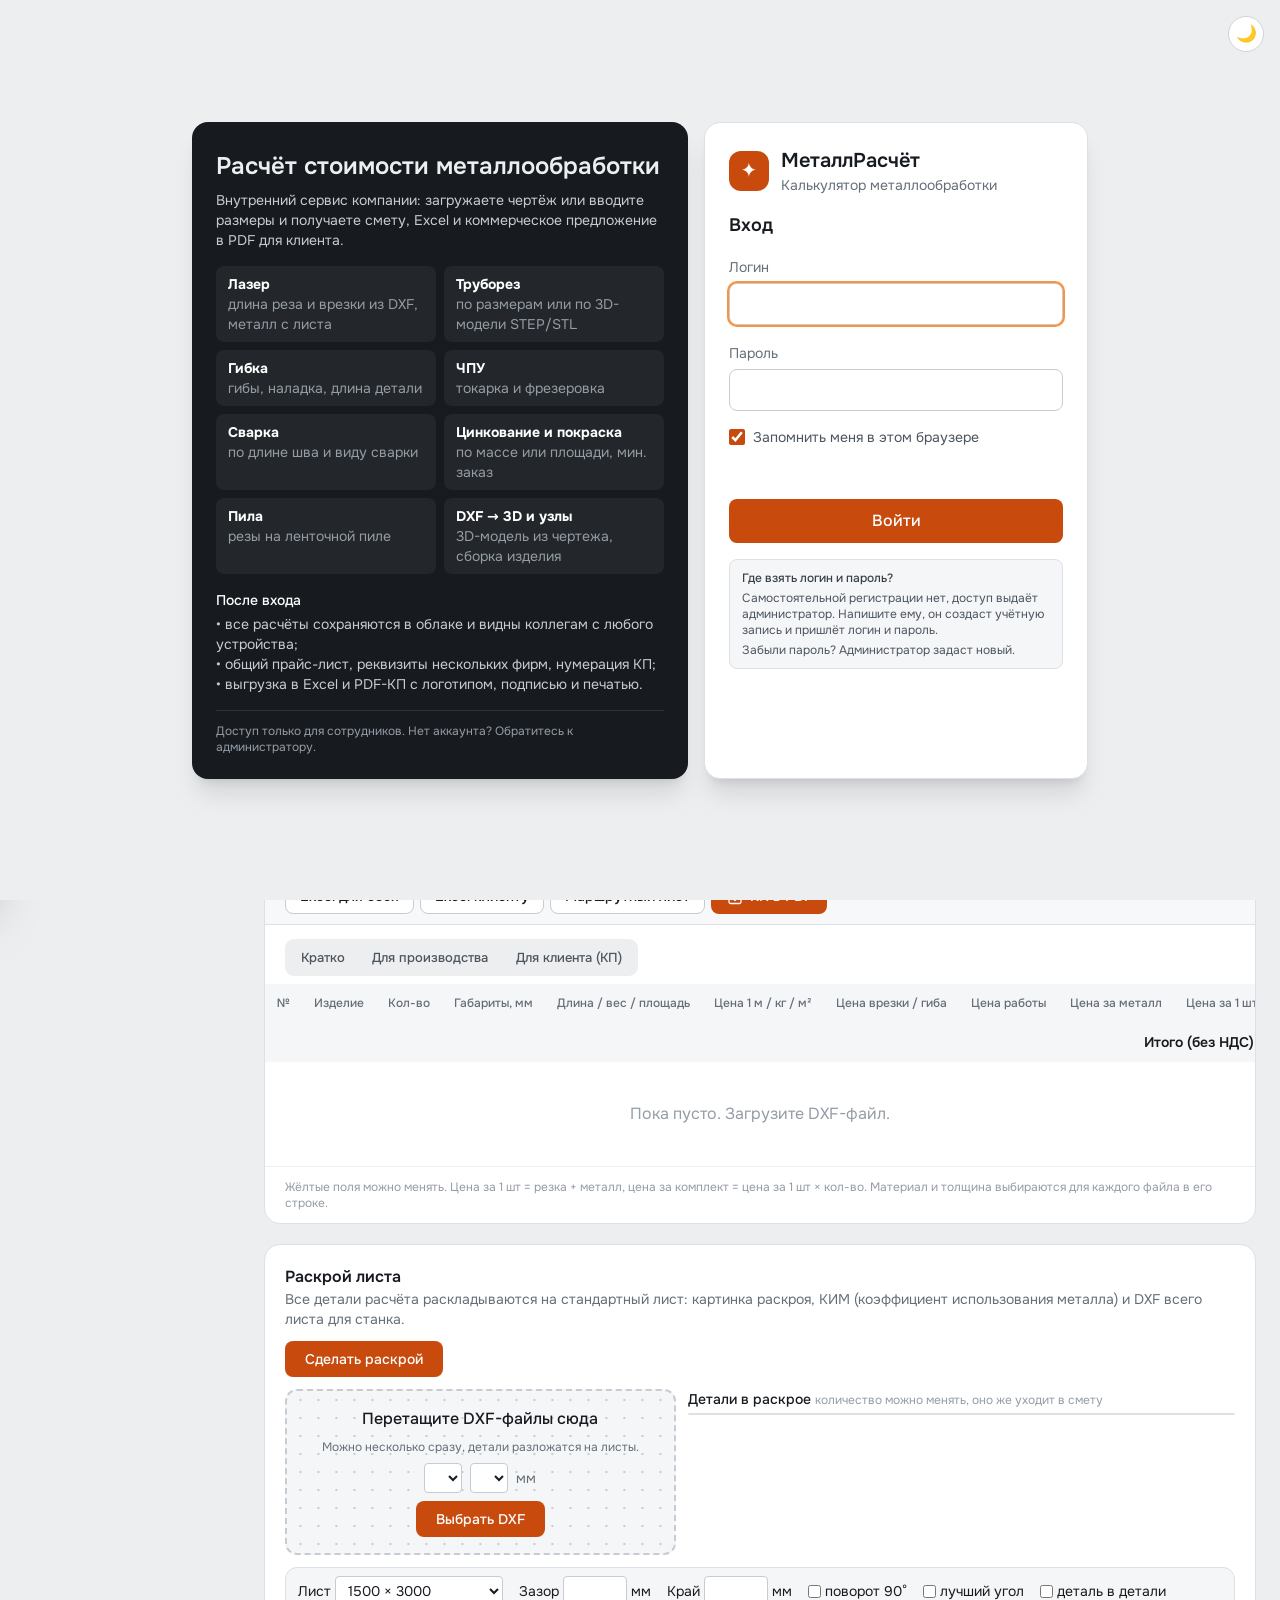
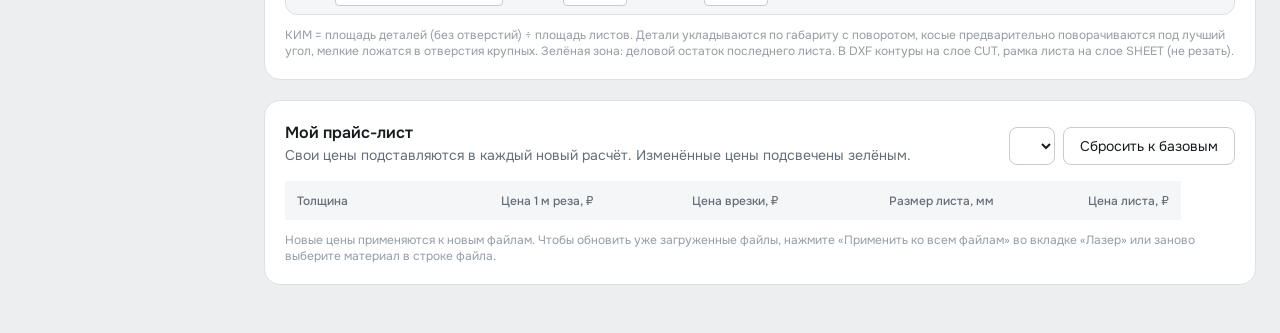
==== index.html @ 87c6a8ee "Сайт 6b9ecf3" ====
<!DOCTYPE html>
<html lang="ru">
<head>
  <meta charset="UTF-8">
  <meta name="viewport" content="width=device-width, initial-scale=1.0">
  <title>МеталлРасчёт — лазерная резка</title>
  <!-- Установка сайта как приложения (значок «Установить» в адресной строке Edge/Chrome/Яндекс) -->
  <link rel="manifest" href="./assets/manifest-BVs7tvaW.webmanifest">
  <link rel="icon" type="image/png" href="./assets/icon-192-BO0Zujre.png">
  <meta name="theme-color" content="#f97316">

  <!-- Заставка на время загрузки (без внешних файлов — показывается мгновенно) -->
  <style>
    html.booting { background: #0f172a; }
    #bootSplash { position: fixed; inset: 0; z-index: 9999; display: flex; flex-direction: column; align-items: center; justify-content: center;
      background: #0f172a; color: #e2e8f0; font-family: "Segoe UI", system-ui, sans-serif; transition: opacity .25s; }
    #bootSplash .bs-logo { width: 64px; height: 64px; border-radius: 16px; background: #f97316; color: #fff; font-size: 34px;
      display: flex; align-items: center; justify-content: center; margin-bottom: 14px; }
    #bootSplash .bs-title { font-size: 20px; font-weight: 600; }
    #bootSplash .bs-sub { color: #94a3b8; font-size: 14px; margin-top: 4px; }
    #bootSplash .bs-spin { width: 26px; height: 26px; border: 3px solid #334155; border-top-color: #f97316; border-radius: 50%;
      margin-top: 18px; animation: bsSpin .8s linear infinite; }
    @keyframes bsSpin { to { transform: rotate(360deg); } }
    /* Onest (SIL OFL, fonts/OFL.txt) — своя копия, без внешних CDN */
    @font-face { font-family: 'Onest'; font-style: normal; font-display: swap; font-weight: 100 900;
      src: url('./assets/onest-cyrillic-wght-normal-DayYxulF.woff2') format('woff2');
      unicode-range: U+0301, U+0400-045F, U+0490-0491, U+04B0-04B1, U+2116; }
    @font-face { font-family: 'Onest'; font-style: normal; font-display: swap; font-weight: 100 900;
      src: url('./assets/onest-latin-wght-normal-Dun_Rd-l.woff2') format('woff2');
      unicode-range: U+0000-00FF, U+0131, U+0152-0153, U+02BB-02BC, U+02C6, U+02DA, U+02DC, U+0304, U+0308, U+0329, U+2000-206F, U+20AC, U+2122, U+2191, U+2193, U+2212, U+2215, U+FEFF, U+FFFD; }
  </style>
  <script>document.documentElement.classList.add('booting');</script>

  <!-- three.js для конвертера DXF → 3D (локальная копия, см. vendor/) -->

  <link rel="stylesheet" href="./assets/style.5a00731037.css">
  <link rel="stylesheet" href="./assets/theme.6f5d2c500f.css">
  <script src="./assets/theme.bc3a196d40.js"></script>
  <script type="importmap">
    {
      "imports": {
        "three": "./vendor/three/three.module.js",
        "three/addons/": "./vendor/three/addons/"
      }
    }
  </script>
    <script type="module" crossorigin src="./assets/main-Bm_VGuQu.js"></script>
  </head>
<body class="bg-slate-50 text-slate-800 min-h-screen">
  <div id="bootSplash"><div class="bs-logo">✦</div><div class="bs-title">МеталлРасчёт</div><div class="bs-sub">Загрузка…</div><div class="bs-spin"></div></div>
  <script>setTimeout(function () { var s = document.getElementById('bootSplash'); if (s) s.remove(); document.documentElement.classList.remove('booting'); }, 30000);</script>

  <div class="app-shell">
  <!-- Боковая навигация: вкладки по технологиям. Кнопки с data-tab переключает app.js (switchTab), порядок и группы — только вид -->
  <nav id="mainNav" class="main-nav" aria-label="Разделы">
    <div class="nav-brand">
      <span class="nav-logo" aria-hidden="true">✦</span>
      <span class="nav-brand-text">
        <span class="nav-brand-name">МеталлРасчёт</span>
        <span class="nav-brand-sub">металлообработка</span>
      </span>
      <button type="button" class="nav-close" data-nav-close aria-label="Закрыть меню">
        <svg viewBox="0 0 24 24" aria-hidden="true"><path d="M18 6 6 18M6 6l12 12"/></svg>
      </button>
    </div>
    <div class="nav-scroll">
      <div class="nav-group">
        <p class="nav-group-title">Резка</p>
        <button type="button" data-tab="laser" class="tab-btn"><svg class="ico" viewBox="0 0 24 24" aria-hidden="true"><circle cx="6" cy="6" r="3"/><circle cx="6" cy="18" r="3"/><path d="M20 4 8.12 15.88M14.47 14.48 20 20M8.12 8.12 12 12"/></svg><span>Лазер</span></button>
        <button type="button" data-tab="nest" class="tab-btn" title="Раскладка деталей на лист, КИМ, DXF листа"><svg class="ico" viewBox="0 0 24 24" aria-hidden="true"><rect x="3" y="3" width="7" height="7" rx="1"/><rect x="14" y="3" width="7" height="7" rx="1"/><rect x="14" y="14" width="7" height="7" rx="1"/><rect x="3" y="14" width="7" height="7" rx="1"/></svg><span>Раскрой листа</span></button>
        <button type="button" data-tab="tube" class="tab-btn"><svg class="ico" viewBox="0 0 24 24" aria-hidden="true"><ellipse cx="12" cy="5" rx="8" ry="3"/><path d="M4 5v14a8 3 0 0 0 16 0V5"/></svg><span>Труборез</span></button>
        <button type="button" data-tab="tnest" class="tab-btn" title="Оптимизатор хлыстов: раскрой трубы и профиля"><svg class="ico" viewBox="0 0 24 24" aria-hidden="true"><path d="M21.3 15.3a2.4 2.4 0 0 1 0 3.4l-2.6 2.6a2.4 2.4 0 0 1-3.4 0L2.7 8.7a2.41 2.41 0 0 1 0-3.4l2.6-2.6a2.41 2.41 0 0 1 3.4 0Z"/><path d="m14.5 12.5 2-2M11.5 9.5l2-2M8.5 6.5l2-2M17.5 15.5l2-2"/></svg><span>Раскрой трубы</span></button>
        <button type="button" data-tab="saw" class="tab-btn"><svg class="ico" viewBox="0 0 24 24" aria-hidden="true"><path d="M3 18h18M3 14l2-2 2 2 2-2 2 2 2-2 2 2 2-2 2 2 2-2"/></svg><span>Пила</span></button>
      </div>
      <div class="nav-group">
        <p class="nav-group-title">Обработка</p>
        <button type="button" data-tab="bend" class="tab-btn"><svg class="ico" viewBox="0 0 24 24" aria-hidden="true"><path d="M4 20V11a7 7 0 0 1 7-7h9"/></svg><span>Гибка</span></button>
        <button type="button" data-tab="weld" class="tab-btn"><svg class="ico" viewBox="0 0 24 24" aria-hidden="true"><path d="M8.5 14.5A2.5 2.5 0 0 0 11 12c0-1.38-.5-2-1-3-1.07-2.14-.22-4.05 2-6 .5 2.5 2 4.9 4 6.5 2 1.6 3 3.5 3 5.5a7 7 0 1 1-14 0c0-1.15.43-2.29 1-3a2.5 2.5 0 0 0 2.5 2.5z"/></svg><span>Сварка</span></button>
        <button type="button" data-tab="cnc" class="tab-btn"><svg class="ico" viewBox="0 0 24 24" aria-hidden="true"><path d="M12 2v5M8 7h8l-1 9H9z"/><path d="M12 16v3M7 22h10"/></svg><span>ЧПУ: токарка и фрезеровка</span></button>
      </div>
      <div class="nav-group">
        <p class="nav-group-title">Покрытие</p>
        <button type="button" data-tab="coat" class="tab-btn"><svg class="ico" viewBox="0 0 24 24" aria-hidden="true"><path d="M12 22s8-4 8-10V5l-8-3-8 3v7c0 6 8 10 8 10z"/></svg><span>Цинкование</span></button>
        <button type="button" data-tab="paint" class="tab-btn"><svg class="ico" viewBox="0 0 24 24" aria-hidden="true"><path d="M12 22a7 7 0 0 0 7-7c0-2-1-3.9-3-5.5s-3.5-4-4-6.5c-.5 2.5-2 4.9-4 6.5C6 11.1 5 13 5 15a7 7 0 0 0 7 7z"/></svg><span>Покраска</span></button>
      </div>
      <div class="nav-group">
        <p class="nav-group-title">Сборка</p>
        <button type="button" data-tab="hw" class="tab-btn"><svg class="ico" viewBox="0 0 24 24" aria-hidden="true"><path d="M21 16V8l-9-5-9 5v8l9 5 9-5z"/><circle cx="12" cy="12" r="3"/></svg><span>Метизы</span></button>
        <button type="button" data-tab="node" class="tab-btn"><svg class="ico" viewBox="0 0 24 24" aria-hidden="true"><path d="M12 2 2 7l10 5 10-5-10-5z"/><path d="m2 17 10 5 10-5M2 12l10 5 10-5"/></svg><span>Узел (сборка)</span></button>
      </div>
      <div class="nav-group">
        <p class="nav-group-title">Инструменты</p>
        <button type="button" data-tab="tpl" class="tab-btn" title="Типовые детали без DXF: фланец, пластина, косынка, шайба"><svg class="ico" viewBox="0 0 24 24" aria-hidden="true"><circle cx="12" cy="12" r="9"/><circle cx="12" cy="12" r="3"/><path d="M12 5.5v.01M12 18.5v.01M5.5 12h.01M18.5 12h.01"/></svg><span>Шаблоны деталей</span></button>
        <button id="photoBtn" type="button" data-feature="photo" class="tab-btn" title="Сфотографируйте бумажный чертёж: ИИ прочитает размеры и построит DXF"><svg class="ico" viewBox="0 0 24 24" aria-hidden="true"><path d="M14.5 4h-5L7 7H4a2 2 0 0 0-2 2v9a2 2 0 0 0 2 2h16a2 2 0 0 0 2-2V9a2 2 0 0 0-2-2h-3z"/><circle cx="12" cy="13" r="3"/></svg><span>Чертёж с фото</span></button>
        <button type="button" data-tab="conv" class="tab-btn" title="Конвертер DXF в 3D"><svg class="ico" viewBox="0 0 24 24" aria-hidden="true"><path d="M21 8l-9-5-9 5 9 5 9-5z"/><path d="M3 8v8l9 5 9-5V8M12 13v8"/></svg><span>DXF → 3D</span></button>
      </div>
    </div>
  </nav>
  <div class="nav-backdrop" data-nav-close aria-hidden="true"></div>

  <div class="app-main">
  <!-- Шапка -->
  <header class="app-header">
    <div class="app-header-row">
      <button type="button" class="hdr-icon-btn nav-open" data-nav-open aria-label="Разделы">
        <svg class="ico" viewBox="0 0 24 24" aria-hidden="true"><path d="M4 6h16M4 12h16M4 18h16"/></svg>
      </button>
      <span class="hdr-brand" aria-hidden="true"><span class="nav-logo">✦</span></span>
      <h1 class="sr-only">МеталлРасчёт</h1>
      <button id="historyBtn" type="button" class="hidden btn btn-secondary btn-history" title="Все сохранённые расчёты и сметы">
        <svg class="ico" viewBox="0 0 24 24" aria-hidden="true"><path d="M8 6h13M8 12h13M8 18h13M3 6h.01M3 12h.01M3 18h.01"/></svg>
        <span class="max-sm:hidden">Мои расчёты</span>
      </button>
      <div class="ml-auto flex items-center gap-2">
        <div id="userBox" class="hidden flex items-center gap-2 text-sm">
          <button id="sendBtn" data-feature="machines" type="button" class="btn btn-primary" title="Отправить чертежи на станок (лазер)">
            <svg class="ico" viewBox="0 0 24 24" aria-hidden="true"><path d="m22 2-11 11M22 2l-7 20-4-9-9-4z"/></svg>
            <span class="max-sm:hidden">На станок</span>
          </button>
          <button id="clientsBtn" type="button" class="btn btn-ghost" title="База клиентов: реквизиты и персональные скидки">
            <svg class="ico" viewBox="0 0 24 24" aria-hidden="true"><path d="M16 21v-2a4 4 0 0 0-4-4H6a4 4 0 0 0-4 4v2"/><circle cx="9" cy="7" r="4"/><path d="M22 21v-2a4 4 0 0 0-3-3.87M16 3.13a4 4 0 0 1 0 7.75"/></svg>
            <span class="max-md:hidden">Клиенты</span>
          </button>
          <button type="button" data-theme-btn class="hdr-icon-btn" title="Тёмная тема"></button>
          <details class="user-menu" data-menu>
            <summary class="user-menu-btn" title="Аккаунт, фирма, тариф">
              <span class="user-avatar" aria-hidden="true">
                <svg viewBox="0 0 24 24"><circle cx="12" cy="8" r="4"/><path d="M4 21a8 8 0 0 1 16 0"/></svg>
              </span>
              <span id="userName" class="font-medium max-md:hidden"></span>
              <svg class="ico ico-sm" viewBox="0 0 24 24" aria-hidden="true"><path d="m6 9 6 6 6-6"/></svg>
            </summary>
            <div class="user-menu-panel">
              <div class="user-menu-meta">
                <span id="orgBadge" class="hidden menu-chip" title="Ваша фирма"></span>
                <button id="planBadge" type="button" class="hidden menu-chip menu-chip-plan" title="Тариф вашей фирмы. Нажмите, чтобы посмотреть все тарифы"></button>
                <span id="cloudBadge" class="menu-chip menu-chip-muted"></span>
              </div>
              <button id="companyBtn" type="button" class="menu-item" title="Реквизиты компании, логотип, печать и подпись для КП">
                <svg class="ico" viewBox="0 0 24 24" aria-hidden="true"><rect x="4" y="2" width="16" height="20" rx="2"/><path d="M9 22v-4h6v4M8 6h.01M12 6h.01M16 6h.01M8 10h.01M12 10h.01M16 10h.01M8 14h.01M12 14h.01M16 14h.01"/></svg>
                Реквизиты и печать для КП
              </button>
              <button id="adminBtn" type="button" class="hidden menu-item" title="Владелец сервиса: фирмы-клиенты, логины, оплата, компьютеры">
                <svg class="ico" viewBox="0 0 24 24" aria-hidden="true"><path d="m2 4 3 12h14l3-12-6 7-4-7-4 7z"/><path d="M5 20h14"/></svg>
                Админ-панель
              </button>
              <button id="installBtn" type="button" class="menu-item" title="Установить МеталлРасчёт как приложение: iPhone, Android, Windows">
                <svg class="ico" viewBox="0 0 24 24" aria-hidden="true"><path d="M21 15v4a2 2 0 0 1-2 2H5a2 2 0 0 1-2-2v-4M7 10l5 5 5-5M12 15V3"/></svg>
                Установить как приложение
              </button>
              <div class="menu-sep"></div>
              <button id="logoutBtn" type="button" class="menu-item">
                <svg class="ico" viewBox="0 0 24 24" aria-hidden="true"><path d="M9 21H5a2 2 0 0 1-2-2V5a2 2 0 0 1 2-2h4M16 17l5-5-5-5M21 12H9"/></svg>
                Выйти
              </button>
            </div>
          </details>
        </div>
      </div>
    </div>
  </header>

  <!-- Панель «Мои расчёты» -->
  <div id="historyBackdrop" class="hidden fixed inset-0 bg-slate-900/40 z-40"></div>
  <aside id="historyDrawer" class="history-drawer fixed top-0 left-0 h-full w-full max-w-md bg-white z-50 shadow-2xl flex flex-col">
    <div class="flex items-center justify-between px-5 py-4 border-b border-slate-200">
      <h2 class="font-semibold text-lg">Мои расчёты <span id="historyCount" class="text-slate-400 font-normal"></span></h2>
      <button aria-label="Закрыть" id="historyClose" type="button" class="text-slate-400 hover:text-slate-700 text-xl px-2" title="Закрыть">✕</button>
    </div>
    <div class="px-5 py-3 space-y-2 border-b border-slate-100">
      <button id="historyNewBtn" type="button" class="w-full rounded-lg bg-orange-500 text-white px-4 py-2 text-sm font-medium hover:bg-orange-600">
        + Новый расчёт
      </button>
      <input id="historySearch" type="search" placeholder="Поиск по названию или файлу"
        class="w-full rounded-lg border border-slate-300 px-3 py-2 text-sm focus:outline-none focus:ring-2 focus:ring-orange-400">
      <div id="historyFilters" class="flex flex-wrap gap-1"></div>
    </div>
    <p id="historyLoading" class="hidden text-xs text-slate-400 text-center pt-2">Обновляю список…</p>
    <div id="historyList" class="flex-1 overflow-y-auto px-3 py-3 space-y-2"></div>
    <div class="px-5 py-3 border-t border-slate-100 space-y-2">
      <div class="grid grid-cols-2 gap-2">
        <button id="archiveDownloadBtn" type="button" class="rounded-lg border border-slate-300 px-3 py-2 text-sm hover:bg-slate-50" title="Все расчёты, прайс и реквизиты в одном файле">Скачать архив</button>
        <button id="archiveRestoreBtn" type="button" class="rounded-lg border border-slate-300 px-3 py-2 text-sm hover:bg-slate-50" title="Загрузить расчёты из файла архива">Восстановить из архива</button>
      </div>
      <input id="archiveFileInput" type="file" accept=".json,application/json" class="hidden">
      <p id="historyNote" class="text-xs text-slate-400"></p>
    </div>
  </aside>

  <!-- Выбор сохранённого расчёта для узла -->
  <div id="pickCalcModal" class="hidden fixed inset-0 z-50 flex items-center justify-center p-4">
    <div id="pickCalcBackdrop" class="absolute inset-0 bg-slate-900/40"></div>
    <div class="relative w-full max-w-lg max-h-[80vh] bg-white rounded-2xl shadow-2xl flex flex-col">
      <div class="flex items-center justify-between px-5 py-4 border-b border-slate-200">
        <h2 class="font-semibold">Добавить в узел из моих расчётов</h2>
        <button aria-label="Закрыть" id="pickCalcClose" type="button" class="text-slate-400 hover:text-slate-700 text-xl px-2" title="Закрыть">✕</button>
      </div>
      <div class="px-5 py-3 border-b border-slate-100">
        <input id="pickCalcSearch" type="search" placeholder="Поиск по названию или файлу"
          class="w-full rounded-lg border border-slate-300 px-3 py-2 text-sm focus:outline-none focus:ring-2 focus:ring-violet-400">
      </div>
      <div id="pickCalcList" class="flex-1 overflow-y-auto px-3 py-3 space-y-2"></div>
    </div>
  </div>

  <!-- Реквизиты компании и настройки КП -->
  <div id="companyModal" class="hidden fixed inset-0 z-[55] flex items-center justify-center p-4">
    <div class="absolute inset-0 bg-slate-900/40" onclick="closeCompanyModal()"></div>
    <div class="relative w-full max-w-3xl max-h-[90vh] overflow-y-auto bg-white rounded-2xl shadow-2xl p-5 space-y-4">
      <div class="flex items-center justify-between">
        <div>
          <h2 class="font-semibold text-lg">Реквизиты для КП</h2>
          <p class="text-xs text-slate-500">Можно завести несколько фирм и при выпуске КП выбрать, от какой. В облаке реквизиты общие для всех сотрудников.</p>
        </div>
        <button aria-label="Закрыть" id="companyClose" type="button" class="text-slate-400 hover:text-slate-700 text-xl px-2">✕</button>
      </div>
      <div class="flex flex-wrap items-center gap-2 rounded-xl bg-slate-50 border border-slate-200 p-2.5">
        <span class="text-xs text-slate-500">Компания:</span>
        <select id="companySelect" class="min-w-[12rem] flex-1 rounded-lg border border-slate-300 px-2.5 py-1.5 text-sm bg-white"></select>
        <button id="companyAddBtn" type="button" class="rounded-lg border border-slate-300 bg-white px-3 py-1.5 text-sm hover:bg-slate-100">＋ Добавить компанию</button>
        <button id="companyDelBtn" type="button" class="rounded-lg border border-rose-200 bg-white text-rose-600 px-3 py-1.5 text-sm hover:bg-rose-50">Удалить</button>
      </div>
      <div id="companyFields" class="grid gap-3 sm:grid-cols-2"></div>
      <div class="grid gap-3 sm:grid-cols-3">
          <div class="rounded-lg border border-slate-200 p-2 space-y-1">
            <div class="text-xs font-medium">Логотип</div>
            <div id="companyImg_logo" class="h-16 flex items-center justify-center bg-slate-50 rounded"></div>
            <div class="flex gap-1">
              <label data-feature="whitelabel" class="flex-1 text-center rounded border border-slate-300 px-2 py-1 text-xs cursor-pointer hover:bg-slate-50">Загрузить<input id="companyFile_logo" type="file" accept="image/png,image/jpeg,image/webp" class="hidden"></label>
              <button aria-label="Убрать" id="companyDel_logo" type="button" class="rounded border border-slate-300 px-2 py-1 text-xs hover:bg-slate-50" title="Убрать">✕</button>
            </div>
            <div class="text-[10px] text-slate-400 leading-tight">в шапке КП</div>
          </div>
          <div class="rounded-lg border border-slate-200 p-2 space-y-1">
            <div class="text-xs font-medium">Печать</div>
            <div id="companyImg_stamp" class="h-16 flex items-center justify-center bg-slate-50 rounded"></div>
            <div class="flex gap-1">
              <label data-feature="whitelabel" class="flex-1 text-center rounded border border-slate-300 px-2 py-1 text-xs cursor-pointer hover:bg-slate-50">Загрузить<input id="companyFile_stamp" type="file" accept="image/png,image/jpeg,image/webp" class="hidden"></label>
              <button aria-label="Убрать" id="companyDel_stamp" type="button" class="rounded border border-slate-300 px-2 py-1 text-xs hover:bg-slate-50" title="Убрать">✕</button>
            </div>
            <div class="text-[10px] text-slate-400 leading-tight">PNG с прозрачным фоном, ляжет поверх подписи</div>
          </div>
          <div class="rounded-lg border border-slate-200 p-2 space-y-1">
            <div class="text-xs font-medium">Подпись</div>
            <div id="companyImg_signature" class="h-16 flex items-center justify-center bg-slate-50 rounded"></div>
            <div class="flex gap-1">
              <label data-feature="whitelabel" class="flex-1 text-center rounded border border-slate-300 px-2 py-1 text-xs cursor-pointer hover:bg-slate-50">Загрузить<input id="companyFile_signature" type="file" accept="image/png,image/jpeg,image/webp" class="hidden"></label>
              <button aria-label="Убрать" id="companyDel_signature" type="button" class="rounded border border-slate-300 px-2 py-1 text-xs hover:bg-slate-50" title="Убрать">✕</button>
            </div>
            <div class="text-[10px] text-slate-400 leading-tight">PNG с прозрачным фоном</div>
          </div>
      </div>
      <div class="grid gap-3 sm:grid-cols-3">
        <label class="block">
          <span class="text-xs text-slate-500">Срок действия КП, дней</span>
          <input id="companyValidity" type="number" min="1" step="1" class="mt-0.5 w-full rounded-lg border border-slate-300 px-2.5 py-1.5 text-sm">
        </label>
        <label class="block sm:col-span-2">
          <span class="text-xs text-slate-500">Вступительный текст</span>
          <input id="companyIntro" type="text" class="mt-0.5 w-full rounded-lg border border-slate-300 px-2.5 py-1.5 text-sm">
        </label>
      </div>
      <label class="block">
        <span class="text-xs text-slate-500">Условия по умолчанию (сроки, оплата, доставка)</span>
        <textarea id="companyTerms" rows="3" class="mt-0.5 w-full rounded-lg border border-slate-300 px-2.5 py-1.5 text-sm"></textarea>
      </label>
      <div class="flex justify-end">
        <button id="companySave" type="button" class="rounded-lg bg-sky-600 text-white px-5 py-2 font-medium hover:bg-sky-700">Сохранить реквизиты</button>
      </div>
    </div>
  </div>

  <!-- Выпуск PDF-КП -->
  <div id="kpModal" class="hidden fixed inset-0 z-50 flex items-center justify-center p-4">
    <div class="absolute inset-0 bg-slate-900/40" onclick="document.getElementById('kpModal').classList.add('hidden')"></div>
    <div class="relative w-full max-w-lg bg-white rounded-2xl shadow-2xl p-5 space-y-3">
      <div class="flex items-center justify-between">
        <h2 class="font-semibold text-lg">Коммерческое предложение</h2>
        <button aria-label="Закрыть" id="kpClose" type="button" class="text-slate-400 hover:text-slate-700 text-xl px-2">✕</button>
      </div>
      <label class="block">
        <span class="text-xs text-slate-500">От какой компании</span>
        <select id="kpCompany" class="mt-0.5 w-full rounded-lg border border-slate-300 px-2.5 py-1.5 text-sm bg-white"></select>
      </label>
      <p id="kpCompanyHint" class="hidden text-sm rounded-lg bg-amber-50 text-amber-800 px-3 py-2">У этой компании не заполнены реквизиты. <button id="kpCompanyLink" type="button" class="underline font-medium">заполнить</button>.</p>
      <label class="block">
        <span class="text-xs text-slate-500">Клиент из базы (скидка и реквизиты подставятся)</span>
        <select id="kpClient" class="mt-0.5 w-full rounded-lg border border-slate-300 px-2.5 py-1.5 text-sm bg-white"></select>
        <span id="kpClientReq" class="block whitespace-pre-line text-[11px] text-slate-500 mt-0.5"></span>
      </label>
      <label class="block">
        <span class="text-xs text-slate-500">Заказчик (кому)</span>
        <input id="kpCustomer" type="text" placeholder="например: ООО «Ромашка», Иванов И.И." class="mt-0.5 w-full rounded-lg border border-slate-300 px-2.5 py-1.5 text-sm">
      </label>
      <div class="grid grid-cols-3 gap-3">
        <label class="block"><span class="text-xs text-slate-500">Номер КП</span>
          <input id="kpNumber" type="text" class="mt-0.5 w-full rounded-lg border border-slate-300 px-2.5 py-1.5 text-sm"></label>
        <label class="block"><span class="text-xs text-slate-500">Дата</span>
          <input id="kpDate" type="date" class="mt-0.5 w-full rounded-lg border border-slate-300 px-2.5 py-1.5 text-sm"></label>
        <label class="block"><span class="text-xs text-slate-500">Действует, дней</span>
          <input id="kpValidity" type="number" min="1" step="1" class="mt-0.5 w-full rounded-lg border border-slate-300 px-2.5 py-1.5 text-sm"></label>
      </div>
      <label class="block">
        <span class="text-xs text-slate-500">Условия</span>
        <textarea id="kpTerms" rows="3" class="mt-0.5 w-full rounded-lg border border-slate-300 px-2.5 py-1.5 text-sm"></textarea>
      </label>
      <p class="text-xs text-slate-400">В КП попадёт клиентская таблица: позиции без внутренних параметров, итоги и НДС по текущим настройкам.</p>
      <div class="flex justify-end">
        <button id="kpMakeBtn" type="button" class="rounded-lg bg-rose-600 text-white px-5 py-2 font-medium hover:bg-rose-700 disabled:opacity-50">Скачать PDF</button>
      </div>
      <div id="kpShareLinks" class="border-t border-slate-200 pt-3 space-y-2">
        <div class="text-sm font-medium">Отправить клиенту ссылкой</div>
        <label class="block"><span class="text-xs text-slate-500">Телефон клиента для WhatsApp (подставится из базы клиентов)</span>
          <input id="kpPhone" type="tel" placeholder="+7 900 123-45-67" class="mt-0.5 w-full rounded-lg border border-slate-300 px-2.5 py-1.5 text-sm"></label>
        <div class="flex flex-wrap gap-2">
          <button id="kpWaBtn" data-feature="share" type="button" class="rounded-lg bg-[#25D366] text-white px-4 py-2 text-sm font-medium hover:brightness-95 disabled:opacity-50">WhatsApp</button>
          <button id="kpTgBtn" data-feature="share" type="button" class="rounded-lg bg-[#229ED9] text-white px-4 py-2 text-sm font-medium hover:brightness-95 disabled:opacity-50">Telegram</button>
          <button id="kpMaxBtn" data-feature="share" type="button" class="rounded-lg bg-gradient-to-r from-[#2E6BFF] to-[#8A3FFC] text-white px-4 py-2 text-sm font-medium hover:brightness-95 disabled:opacity-50" title="Откроется MAX с готовым сообщением, выберите чат клиента">MAX</button>
          <button id="kpLinkBtn" data-feature="share" type="button" class="rounded-lg border border-slate-300 px-4 py-2 text-sm hover:bg-slate-50 disabled:opacity-50">Скопировать ссылку</button>
        </div>
        <p class="text-xs text-slate-400">PDF загрузится в облако, клиенту уйдёт сообщение с суммой и ссылкой. Ссылка работает 30 дней, открывается без входа в программу. В MAX и Telegram чат клиента выбираете сами. Расчёт получит статус «КП отправлено».</p>
      </div>
      <div class="flex justify-end">
        <button id="kpShareFileBtn" type="button" class="hidden text-sm text-sky-700 hover:underline">Поделиться PDF-файлом…</button>
      </div>
    </div>
  </div>

  <!-- Отправка чертежей на станки -->
  <div id="sendModal" class="hidden fixed inset-0 z-50 flex items-center justify-center p-4">
    <div class="absolute inset-0 bg-slate-900/40" onclick="document.getElementById('sendModal').classList.add('hidden')"></div>
    <div class="relative w-full max-w-4xl max-h-[92vh] bg-white rounded-2xl shadow-2xl flex flex-col overflow-hidden">
      <div class="flex items-center justify-between px-5 py-4 border-b border-slate-200">
        <div>
          <h2 class="font-semibold text-lg">Отправить чертёж на станок</h2>
          <p class="text-xs text-slate-500">Файл уходит в облако, агент на компьютере станка забирает его в папку за несколько секунд. Если станок выключен, файл придёт, когда его включат.</p>
        </div>
        <button aria-label="Закрыть" id="sendClose" type="button" class="text-slate-400 hover:text-slate-700 text-xl px-2">✕</button>
      </div>
      <div class="overflow-y-auto p-5 space-y-4">
        <div id="sendSetupWarn" class="hidden rounded-lg bg-amber-50 border border-orange-300 px-3 py-2 text-sm text-amber-800">
          В облаке ещё не включена отправка на станки: выполните в Supabase SQL из файла <b>supabase/machines.sql</b>.
        </div>
        <div>
          <div class="flex items-center justify-between gap-2 mb-1.5">
            <span class="text-sm font-medium">1. Станок</span>
            <button id="machinesSetupBtn" type="button" class="text-xs text-sky-700 hover:underline">Станки и установка агента</button>
          </div>
          <div id="sendMachines" class="grid gap-2 sm:grid-cols-3"></div>
          <div id="machinesSetup" class="hidden mt-2 rounded-xl border border-slate-200 bg-slate-50 p-3 space-y-2 text-sm">
            <p class="text-xs text-slate-600">Названия станков можно поменять. «Установщик агента» скачивает файл для конкретного станка. Запустите его на компьютере этого лазера (один раз).</p>
            <div class="flex flex-wrap items-center gap-3 text-xs">
              <label class="flex items-center gap-1">Папка по умолчанию <input id="agentFolder" type="text" value="C:\Чертежи" class="w-40 rounded border border-slate-300 px-2 py-1 text-sm"></label>
              <label class="flex items-center gap-1"><input id="agentSubfolders" type="checkbox" checked class="accent-orange-500"> раскладывать по подпапкам заказов</label>
            </div>
            <div id="machinesList" class="space-y-1.5"></div>
            <button id="machineAddBtn" type="button" class="text-xs text-sky-700 hover:underline">＋ добавить станок</button>
          </div>
        </div>
        <div>
          <div class="flex flex-wrap items-center justify-between gap-2 mb-1.5">
            <span class="text-sm font-medium">2. Что отправить</span>
            <label class="flex items-center gap-1 text-xs text-slate-600" title="Если чертёж исправлялся (двойные линии, разрывы, масштаб), отправить исправленный, а не исходный файл клиента">
              <input id="sendClean" type="checkbox" checked class="accent-orange-500"> исправленные чертежи вместо исходных</label>
          </div>
          <div id="sendFiles" class="max-h-64 overflow-y-auto rounded-xl border border-slate-200"></div>
          <button id="sendDiskBtn" type="button" class="mt-1.5 text-sm text-sky-700 hover:underline">＋ добавить файл с компьютера (DXF, NC, любой)</button>
          <input id="sendDiskInput" type="file" multiple class="hidden">
        </div>
        <div class="grid gap-3 sm:grid-cols-2">
          <label class="block"><span class="text-sm font-medium">3. Подпапка заказа <span class="text-xs font-normal text-slate-400">внутри папки месяца, например «Ноябрь 2026\18.11»</span></span>
            <span class="flex items-center gap-2 mt-0.5"><input id="sendUseSub" type="checkbox" checked class="accent-orange-500">
            <input id="sendSubfolder" type="text" maxlength="100" class="w-full rounded-lg border border-slate-300 px-2.5 py-1.5 text-sm"></span></label>
          <label class="block"><span class="text-sm font-medium">Комментарий для оператора</span>
            <input id="sendComment" type="text" maxlength="200" placeholder="например: срочно, резать первым" class="mt-0.5 w-full rounded-lg border border-slate-300 px-2.5 py-1.5 text-sm"></label>
        </div>
        <div class="flex justify-end">
          <button id="sendGoBtn" type="button" class="rounded-lg bg-orange-500 text-white px-6 py-2 font-medium hover:bg-orange-600 disabled:opacity-50">Отправить</button>
        </div>
        <div>
          <div class="text-sm font-medium mb-1">История отправок</div>
          <div class="overflow-x-auto rounded-xl border border-slate-200">
            <table class="calc-table text-sm w-full"><tbody id="sendHistory"></tbody></table>
          </div>
        </div>
      </div>
    </div>
  </div>

  <!-- Админ-панель (видна только администратору) -->
  <!-- Чертёж с фото (ИИ → DXF) -->
  <div id="photoModal" class="hidden fixed inset-0 z-50 flex items-stretch sm:items-center justify-center sm:p-4">
    <div class="absolute inset-0 bg-slate-900/40" data-photo-close></div>
    <div class="relative w-full sm:max-w-4xl h-full sm:h-auto sm:max-h-[92vh] bg-white sm:rounded-2xl shadow-2xl flex flex-col overflow-hidden">
      <div class="flex items-center justify-between gap-3 px-4 py-3 border-b border-slate-200">
        <div class="min-w-0">
          <h2 class="font-semibold text-lg">Чертёж с фото</h2>
          <p class="text-xs text-slate-500">ИИ читает размеры на фото и строит точный DXF по числам. Перед добавлением сверьте наложение и размеры. <span id="photoQuota" class="text-slate-400"></span></p>
        </div>
        <button type="button" data-photo-close class="text-2xl leading-none text-slate-400 hover:text-slate-700 px-2" aria-label="Закрыть">×</button>
      </div>
      <div id="photoBody" class="flex-1 overflow-y-auto p-4 space-y-3"></div>
      <input id="photoCam" type="file" accept="image/*" capture="environment" class="hidden">
      <input id="photoPick" type="file" accept="image/jpeg,image/png,image/webp,image/*" class="hidden">
    </div>
  </div>
  <div id="adminModal" class="hidden fixed inset-0 z-50 flex items-center justify-center p-4">
    <div class="absolute inset-0 bg-slate-900/40" data-admin-close></div>
    <div class="relative w-full max-w-5xl max-h-[90vh] bg-white rounded-2xl shadow-2xl flex flex-col overflow-hidden">
      <div class="flex items-center justify-between px-5 py-4 border-b border-slate-200">
        <div>
          <h2 class="font-semibold text-lg">Владелец сервиса</h2>
          <p class="text-xs text-slate-500">Фирмы-клиенты, их логины и компьютеры. Каждая фирма видит только свои расчёты, прайс, реквизиты и станки. Блокировка и окончание оплаты закрывают доступ сразу.</p>
        </div>
        <button aria-label="Закрыть" type="button" data-admin-close class="text-slate-400 hover:text-slate-700 text-xl px-2">✕</button>
      </div>
      <div class="flex gap-1 px-5 pt-3 text-sm">
        <button type="button" data-admin-tab="orgs" class="admin-tab is-active">Фирмы</button>
        <button type="button" data-admin-tab="users" class="admin-tab">Логины</button>
        <button type="button" data-admin-tab="devices" class="admin-tab">Компьютеры</button>
        <button type="button" data-admin-tab="requests" class="admin-tab">Заявки на тариф</button>
        <button type="button" data-admin-tab="log" data-owner-only class="admin-tab">Журнал</button>
        <button type="button" data-admin-tab="push" data-owner-only class="admin-tab">Уведомления</button>
        <span class="flex-1"></span>
        <button id="adminRefresh" type="button" class="text-xs text-sky-600 hover:underline">Обновить</button>
      </div>
      <div id="adminBody" class="overflow-auto px-5 py-4 min-h-[12rem]"></div>
    </div>
  </div>

  <!-- База клиентов -->
  <div id="clientsModal" class="hidden fixed inset-0 z-50 flex items-center justify-center p-4">
    <div class="absolute inset-0 bg-slate-900/40" onclick="closeClientsModal()"></div>
    <div class="relative w-full max-w-4xl max-h-[90vh] bg-white rounded-2xl shadow-2xl flex flex-col overflow-hidden">
      <div class="flex items-center justify-between px-5 py-4 border-b border-slate-200">
        <div>
          <h2 class="font-semibold text-lg">База клиентов</h2>
          <p class="text-xs text-slate-500">Реквизиты и персональная скидка. Выберите клиента в смете: скидка применится, реквизиты попадут в КП. В облаке база общая для всех сотрудников.</p>
        </div>
        <button aria-label="Закрыть" id="clientsClose" type="button" class="text-slate-400 hover:text-slate-700 text-xl px-2">✕</button>
      </div>
      <div class="grid md:grid-cols-[16rem_1fr] min-h-0 flex-1">
        <div class="border-r border-slate-200 flex flex-col min-h-0">
          <div class="p-3 space-y-2 border-b border-slate-100">
            <input id="clientsSearch" type="search" placeholder="Поиск: название, ИНН, телефон" class="w-full rounded-lg border border-slate-300 px-2.5 py-1.5 text-sm">
            <button id="clientNewBtn" type="button" class="w-full rounded-lg bg-sky-600 text-white px-3 py-1.5 text-sm font-medium hover:bg-sky-700">＋ Новый клиент</button>
          </div>
          <div id="clientsList" class="overflow-y-auto p-2 space-y-1 max-h-[22rem] md:max-h-none flex-1"></div>
        </div>
        <div class="p-5 overflow-y-auto">
          <p id="clientFormEmpty" class="text-sm text-slate-400">Выберите клиента слева или создайте нового.</p>
          <div id="clientFormWrap" class="hidden space-y-4">
            <div id="clientFields" class="grid gap-3 sm:grid-cols-2"></div>
            <div class="flex flex-wrap justify-between gap-2">
              <button id="clientDelBtn" type="button" class="rounded-lg border border-rose-200 text-rose-600 px-3 py-2 text-sm hover:bg-rose-50">Удалить</button>
              <div class="flex flex-wrap gap-2">
                <button id="clientUseBtn" type="button" class="rounded-lg border border-emerald-300 text-emerald-700 px-3 py-2 text-sm hover:bg-emerald-50">Выбрать для текущей сметы</button>
                <button id="clientSaveBtn" type="button" class="rounded-lg bg-sky-600 text-white px-5 py-2 text-sm font-medium hover:bg-sky-700">Сохранить</button>
              </div>
            </div>
          </div>
        </div>
      </div>
    </div>
  </div>

  <!-- Глобальная замена материала -->
  <div id="replaceModal" class="hidden fixed inset-0 z-50 flex items-center justify-center p-4">
    <div class="absolute inset-0 bg-slate-900/40" onclick="document.getElementById('replaceModal').classList.add('hidden')"></div>
    <div class="relative w-full max-w-lg bg-white rounded-2xl shadow-2xl p-5 space-y-4">
      <div class="flex items-center justify-between">
        <h2 class="font-semibold text-lg">Замена материала</h2>
        <button aria-label="Закрыть" id="rpClose" type="button" class="text-slate-400 hover:text-slate-700 text-xl px-2">✕</button>
      </div>
      <p class="text-xs text-slate-500">Меняет металл и толщину сразу во всём расчёте (и внутри узлов). Цены резки, металла, гибки и сварки берутся из прайса нового металла, вес пересчитывается. Новый итог виден до применения.</p>
      <label class="block"><span class="text-xs text-slate-500">Заменить</span>
        <select id="rpFrom" class="mt-0.5 w-full rounded-lg border border-slate-300 px-2.5 py-1.5 text-sm bg-white"></select></label>
      <div class="grid grid-cols-[1fr_8rem] gap-3">
        <label class="block"><span class="text-xs text-slate-500">На металл</span>
          <select id="rpToMat" class="mt-0.5 w-full rounded-lg border border-slate-300 px-2.5 py-1.5 text-sm bg-white"></select></label>
        <label class="block"><span class="text-xs text-slate-500">Толщина, мм</span>
          <select id="rpToTh" class="mt-0.5 w-full rounded-lg border border-slate-300 px-2.5 py-1.5 text-sm bg-white"></select></label>
      </div>
      <label class="flex items-start gap-2 text-sm text-slate-600"><input id="rpServices" type="checkbox" checked class="mt-0.5 accent-violet-600">
        <span>Заменить и в гибке, сварке, трубах <span class="block text-xs text-slate-400">гибка и сварка той же толщины получат новый металл и толщину; трубы только при замене «Все материалы» (меняется металл, стенка остаётся)</span></span></label>
      <div id="rpPreview" class="rounded-xl bg-violet-50 px-4 py-3 space-y-0.5"></div>
      <div class="flex justify-end gap-2">
        <button type="button" onclick="document.getElementById('replaceModal').classList.add('hidden')" class="rounded-lg border border-slate-300 px-4 py-2 text-sm hover:bg-slate-50">Отмена</button>
        <button id="rpApply" type="button" class="rounded-lg bg-violet-600 text-white px-5 py-2 text-sm font-medium hover:bg-violet-700 disabled:opacity-40">Заменить</button>
      </div>
    </div>
  </div>

  <!-- Маршрутный лист -->
  <div id="routeModal" class="hidden fixed inset-0 z-50 flex items-center justify-center p-4">
    <div class="absolute inset-0 bg-slate-900/40" onclick="document.getElementById('routeModal').classList.add('hidden')"></div>
    <div class="relative w-full max-w-lg bg-white rounded-2xl shadow-2xl p-5 space-y-3">
      <div class="flex items-center justify-between">
        <h2 class="font-semibold text-lg">Маршрутный лист для цеха</h2>
        <button aria-label="Закрыть" id="routeClose" type="button" class="text-slate-400 hover:text-slate-700 text-xl px-2">✕</button>
      </div>
      <p class="text-xs text-slate-500">Без цен. Все операции по участкам, эскизы деталей лазера, количество, графы «Исполнитель / Дата / ОТК» и QR-код с номером заказа.</p>
      <div class="grid grid-cols-3 gap-3">
        <label class="block"><span class="text-xs text-slate-500">Номер заказа</span>
          <input id="routeNumber" type="text" class="mt-0.5 w-full rounded-lg border border-slate-300 px-2.5 py-1.5 text-sm"></label>
        <label class="block"><span class="text-xs text-slate-500">Дата выдачи</span>
          <input id="routeDate" type="date" class="mt-0.5 w-full rounded-lg border border-slate-300 px-2.5 py-1.5 text-sm"></label>
        <label class="block"><span class="text-xs text-slate-500">Срок изготовления</span>
          <input id="routeDue" type="date" class="mt-0.5 w-full rounded-lg border border-slate-300 px-2.5 py-1.5 text-sm"></label>
      </div>
      <div class="grid grid-cols-2 gap-3">
        <label class="block"><span class="text-xs text-slate-500">Заказчик</span>
          <input id="routeCustomer" type="text" class="mt-0.5 w-full rounded-lg border border-slate-300 px-2.5 py-1.5 text-sm"></label>
        <label class="block"><span class="text-xs text-slate-500">Ответственный / мастер</span>
          <input id="routeMaster" type="text" class="mt-0.5 w-full rounded-lg border border-slate-300 px-2.5 py-1.5 text-sm"></label>
      </div>
      <label class="block"><span class="text-xs text-slate-500">Примечание для цеха</span>
        <textarea id="routeNote" rows="2" placeholder="например: кромки зачистить, упаковка в плёнку" class="mt-0.5 w-full rounded-lg border border-slate-300 px-2.5 py-1.5 text-sm"></textarea></label>
      <div class="flex justify-end">
        <button id="routeMakeBtn" type="button" class="rounded-lg bg-slate-800 text-white px-5 py-2 font-medium hover:bg-slate-900 disabled:opacity-50">Скачать PDF</button>
      </div>
    </div>
  </div>

  <!-- Окно входа -->
  <div id="authOverlay" class="hidden fixed inset-0 z-[60] bg-slate-100 overflow-y-auto">
   <button type="button" data-theme-btn class="theme-btn fixed top-4 right-4 z-10" title="Тёмная тема">🌙</button>
   <div class="min-h-full flex items-center justify-center p-4">
   <div class="w-full max-w-4xl grid gap-4 md:grid-cols-[1fr_24rem] items-stretch">
    <form id="authForm" class="md:order-2 w-full bg-white rounded-2xl border border-slate-200 shadow-xl p-6 space-y-4" autocomplete="on">
      <div class="flex items-center gap-3">
        <div class="w-10 h-10 rounded-xl bg-orange-500 text-white flex items-center justify-center text-xl font-bold">✦</div>
        <div>
          <div class="text-xl font-semibold">МеталлРасчёт</div>
          <div class="text-sm text-slate-500">Калькулятор металлообработки</div>
        </div>
      </div>
      <div>
        <h2 id="authTitle" class="text-lg font-semibold">Вход</h2>
      </div>
      <label class="block">
        <span class="text-sm text-slate-500">Логин</span>
        <input id="authLogin" name="username" type="text" autocomplete="username"
          class="mt-1 w-full rounded-lg border border-slate-300 px-3 py-2 focus:outline-none focus:ring-2 focus:ring-orange-400">
      </label>
      <label class="block">
        <span class="text-sm text-slate-500">Пароль</span>
        <input id="authPassword" name="password" type="password" autocomplete="current-password"
          class="mt-1 w-full rounded-lg border border-slate-300 px-3 py-2 focus:outline-none focus:ring-2 focus:ring-orange-400">
      </label>
      <label id="authPassword2Wrap" class="block hidden">
        <span class="text-sm text-slate-500">Повторите пароль</span>
        <input id="authPassword2" type="password" autocomplete="new-password"
          class="mt-1 w-full rounded-lg border border-slate-300 px-3 py-2 focus:outline-none focus:ring-2 focus:ring-orange-400">
      </label>
      <label class="flex items-center gap-2 text-sm text-slate-600">
        <input id="authRemember" type="checkbox" checked class="w-4 h-4 accent-orange-500">
        Запомнить меня в этом браузере
      </label>
      <p id="authError" class="text-sm text-red-600 min-h-[1.25rem]"></p>
      <button id="authSubmit" type="submit" class="w-full rounded-lg bg-orange-500 text-white px-4 py-2.5 font-medium hover:bg-orange-600">Войти</button>
      <p class="hidden"><span id="authSwitchText"></span><button id="authSwitch" type="button"></button></p>
      <div class="rounded-lg bg-slate-50 border border-slate-200 px-3 py-2.5 text-xs text-slate-600 space-y-1">
        <div class="font-medium text-slate-700">Где взять логин и пароль?</div>
        <p>Самостоятельной регистрации нет, доступ выдаёт администратор. Напишите ему, он создаст учётную запись и пришлёт логин и пароль.</p>
        <p>Забыли пароль? Администратор задаст новый.</p>
      </div>
    </form>

    <!-- Информация для тех, у кого ещё нет аккаунта -->
    <aside class="md:order-1 rounded-2xl bg-slate-900 text-slate-100 p-6 space-y-4 shadow-xl">
      <div>
                <h2 class="text-2xl font-semibold mt-1">Расчёт стоимости металлообработки</h2>
        <p class="text-sm text-slate-300 mt-2">Внутренний сервис компании: загружаете чертёж или вводите размеры и получаете смету, Excel и коммерческое предложение в PDF для клиента.</p>
      </div>
      <ul class="grid gap-2 sm:grid-cols-2 text-sm">
        <li class="rounded-lg bg-white/5 px-3 py-2"><b class="text-white">Лазер</b><br><span class="text-slate-400">длина реза и врезки из DXF, металл с листа</span></li>
        <li class="rounded-lg bg-white/5 px-3 py-2"><b class="text-white">Труборез</b><br><span class="text-slate-400">по размерам или по 3D-модели STEP/STL</span></li>
        <li class="rounded-lg bg-white/5 px-3 py-2"><b class="text-white">Гибка</b><br><span class="text-slate-400">гибы, наладка, длина детали</span></li>
        <li class="rounded-lg bg-white/5 px-3 py-2"><b class="text-white">ЧПУ</b><br><span class="text-slate-400">токарка и фрезеровка</span></li>
        <li class="rounded-lg bg-white/5 px-3 py-2"><b class="text-white">Сварка</b><br><span class="text-slate-400">по длине шва и виду сварки</span></li>
        <li class="rounded-lg bg-white/5 px-3 py-2"><b class="text-white">Цинкование и покраска</b><br><span class="text-slate-400">по массе или площади, мин. заказ</span></li>
        <li class="rounded-lg bg-white/5 px-3 py-2"><b class="text-white">Пила</b><br><span class="text-slate-400">резы на ленточной пиле</span></li>
        <li class="rounded-lg bg-white/5 px-3 py-2"><b class="text-white">DXF → 3D и узлы</b><br><span class="text-slate-400">3D-модель из чертежа, сборка изделия</span></li>
      </ul>
      <div class="text-sm text-slate-300 space-y-1">
        <div class="font-medium text-white">После входа</div>
        <p>• все расчёты сохраняются в облаке и видны коллегам с любого устройства;<br>• общий прайс-лист, реквизиты нескольких фирм, нумерация КП;<br>• выгрузка в Excel и PDF-КП с логотипом, подписью и печатью.</p>
      </div>
      <p class="text-xs text-slate-400 border-t border-white/10 pt-3">Доступ только для сотрудников. Нет аккаунта? Обратитесь к администратору.</p>
    </aside>
   </div>
   </div>
  </div>

  <main class="app-content space-y-5">

    <!-- Режим сборки узла -->
    <div id="assemblyBanner" class="hidden sticky top-[4.25rem] z-20 flex flex-wrap items-center justify-between gap-3 rounded-xl border border-violet-300 bg-violet-50 px-4 py-3 text-sm text-violet-900 shadow-sm">
      <span>Добавляете операцию «<b id="assemblyOp"></b>» в узел «<b id="assemblyName"></b>». Заполните форму или загрузите файл и нажмите «Добавить в расчёт»: позиция попадёт в узел, а не в смету.</span>
      <button id="assemblyCancel" type="button" class="rounded-lg border border-violet-300 bg-white px-3 py-1.5 hover:bg-violet-100">Вернуться к узлу</button>
    </div>

    <!-- Вкладка «Лазерная резка»: настройки + загрузка -->
    <section id="laserTab" class="grid gap-5">

      <!-- Настройки материала: три колонки на широком экране — металл, цены, расчёт металла -->
      <div class="bg-white rounded-2xl border border-slate-200 p-5">
        <div class="flex flex-wrap items-baseline justify-between gap-x-4 gap-y-1 mb-4">
          <h2 class="font-semibold">Материал по умолчанию</h2>
          <p class="text-sm text-slate-500">Подставляется в каждый новый файл. У отдельного файла можно поменять в его строке сметы.</p>
        </div>
        <div class="laser-cols">
        <div class="space-y-4">
        <label class="block">
          <span class="text-sm text-slate-500">Тип металла</span>
          <select id="materialSelect" class="mt-1 w-full rounded-lg border border-slate-300 px-3 py-2 bg-white focus:outline-none focus:ring-2 focus:ring-orange-400"></select>
        </label>

        <label class="block">
          <span class="text-sm text-slate-500">Толщина, мм</span>
          <select id="thicknessSelect" class="mt-1 w-full rounded-lg border border-slate-300 px-3 py-2 bg-white focus:outline-none focus:ring-2 focus:ring-orange-400"></select>
        </label>

        </div>
        <div class="bg-slate-50 rounded-lg p-3 space-y-2">
          <p class="text-xs text-slate-500">Цены для этого металла и толщины. Свои значения запомнятся.</p>
          <div class="grid grid-cols-2 gap-2">
            <label class="block text-xs text-slate-500">Цена 1 м реза, ₽
              <input id="def_perMeter" type="number" min="0" step="0.01" class="mt-1 w-full rounded-lg border border-slate-300 px-2 py-1.5 text-sm focus:outline-none focus:ring-2 focus:ring-orange-400">
            </label>
            <label class="block text-xs text-slate-500">Цена врезки, ₽
              <input id="def_perPierce" type="number" min="0" step="0.01" class="mt-1 w-full rounded-lg border border-slate-300 px-2 py-1.5 text-sm focus:outline-none focus:ring-2 focus:ring-orange-400">
            </label>
            <label class="block text-xs text-slate-500">Лист: ширина, мм
              <input id="def_sheetW" type="number" min="0" step="1" class="mt-1 w-full rounded-lg border border-slate-300 px-2 py-1.5 text-sm focus:outline-none focus:ring-2 focus:ring-orange-400">
            </label>
            <label class="block text-xs text-slate-500">Лист: длина, мм
              <input id="def_sheetH" type="number" min="0" step="1" class="mt-1 w-full rounded-lg border border-slate-300 px-2 py-1.5 text-sm focus:outline-none focus:ring-2 focus:ring-orange-400">
            </label>
            <label class="block text-xs text-slate-500 col-span-2">Цена листа, ₽
              <input id="def_sheetPrice" type="number" min="0" step="0.01" class="mt-1 w-full rounded-lg border border-slate-300 px-2 py-1.5 text-sm focus:outline-none focus:ring-2 focus:ring-orange-400">
            </label>
          </div>
        </div>

        <div class="space-y-3 laser-col-metal">
          <h3 class="font-medium text-sm">Стоимость металла</h3>
          <label class="block">
            <span class="text-sm text-slate-500">Считать металл</span>
            <select id="metalMethodSelect" class="mt-1 w-full rounded-lg border border-slate-300 px-3 py-2 bg-white text-sm focus:outline-none focus:ring-2 focus:ring-orange-400">
              <option value="bbox">по габариту детали (прямоугольник)</option>
              <option value="net">по фактической площади детали</option>
            </select>
          </label>
          <label class="block">
            <span class="text-sm text-slate-500">Коэффициент на металл (отход, наценка; 0 = металл заказчика)</span>
            <input id="metalCoefInput" type="number" min="0" step="0.05"
              class="mt-1 w-full rounded-lg border border-slate-300 px-3 py-2 text-sm focus:outline-none focus:ring-2 focus:ring-orange-400">
          </label>
          <label class="flex items-center gap-2 text-sm text-slate-600" title="Наложенные друг на друга линии лазер прошёл бы дважды">
            <input id="dedupeCheckbox" type="checkbox" class="rounded border-slate-300">
            Удалять двойные линии (дубли) до расчёта
          </label>
          <label class="flex items-center gap-2 text-sm text-slate-600">
            <input id="mergeSameCheckbox" type="checkbox" class="rounded border-slate-300">
            Объединять одинаковые детали в одну строку
          </label>
          <button id="applyAllBtn" type="button" class="btn btn-secondary w-full" title="Поставить этот материал и цены во все уже загруженные файлы">
            Применить ко всем файлам
          </button>
        </div>
        </div>
      </div>

      <!-- Зона загрузки -->
      <div>
        <div id="dropZone"
          class="drop-zone min-h-[180px] rounded-2xl border-2 border-dashed border-slate-300 bg-white flex flex-col sm:flex-row items-center justify-center gap-x-6 gap-y-3 text-center sm:text-left p-6 cursor-pointer">
          <svg class="w-10 h-10 text-slate-400 shrink-0" fill="none" stroke="currentColor" stroke-width="1.5" viewBox="0 0 24 24" aria-hidden="true">
            <path stroke-linecap="round" stroke-linejoin="round" d="M12 16V4m0 0l-4 4m4-4l4 4M4 16v2a2 2 0 002 2h12a2 2 0 002-2v-2"/>
          </svg>
          <div>
            <p class="font-medium">Перетащите DXF-файлы сюда</p>
            <p class="text-sm text-slate-500">Можно несколько сразу. Каждый файл станет строкой сметы.</p>
          </div>
          <button id="pickFileBtn" type="button" class="btn btn-primary">
            Выбрать файлы
          </button>
          <input id="fileInput" type="file" accept=".dxf" multiple class="hidden">
          <p id="loadingText" class="hidden text-sm text-orange-600 mt-3">Обработка…</p>
        </div>
      </div>
    </section>

    <!-- Вкладка «Шаблоны» (мини-CAD) -->
    <section id="tplTab" class="hidden grid gap-6 lg:grid-cols-5">
      <div class="lg:col-span-2 bg-white rounded-2xl border border-slate-200 p-5 space-y-4">
        <div>
          <h2 class="font-semibold">Шаблоны деталей</h2>
          <p class="text-sm text-slate-500">Клиент не прислал DXF? Выберите типовую деталь, впишите размеры: чертёж, длина реза и цена посчитаются сами, DXF можно скачать для станка.</p>
        </div>
        <div id="tplCards" class="grid grid-cols-2 gap-2"></div>
        <div id="tplFields" class="grid gap-3 sm:grid-cols-2"></div>
        <p id="tplError" class="hidden text-sm rounded-lg bg-rose-50 text-rose-700 px-3 py-2"></p>
        <div class="grid gap-3 sm:grid-cols-2 border-t border-slate-100 pt-3">
          <label class="block sm:col-span-2"><span class="text-xs text-slate-500">Название в смете (необязательно)</span>
            <input id="tplName" type="text" maxlength="80" placeholder="по умолчанию из размеров" class="mt-0.5 w-full rounded-lg border border-slate-300 px-2.5 py-1.5 text-sm focus:outline-none focus:ring-2 focus:ring-orange-400"></label>
          <label class="block"><span class="text-xs text-slate-500">Материал</span>
            <select id="tplMaterial" class="mt-0.5 w-full rounded-lg border border-slate-300 px-2.5 py-1.5 text-sm focus:outline-none focus:ring-2 focus:ring-orange-400 bg-white"></select></label>
          <label class="block"><span class="text-xs text-slate-500">Толщина, мм</span>
            <select id="tplThickness" class="mt-0.5 w-full rounded-lg border border-slate-300 px-2.5 py-1.5 text-sm focus:outline-none focus:ring-2 focus:ring-orange-400 bg-white"></select></label>
          <label class="block"><span class="text-xs text-slate-500">Количество, шт</span>
            <input id="tplQty" type="number" min="1" step="1" value="1" class="mt-0.5 w-full rounded-lg border border-slate-300 px-2.5 py-1.5 text-sm focus:outline-none focus:ring-2 focus:ring-orange-400"></label>
        </div>
      </div>
      <div class="lg:col-span-3 bg-white rounded-2xl border border-slate-200 p-5 space-y-3">
        <canvas id="tplCanvas" class="w-full h-[340px] rounded-lg bg-slate-900"></canvas>
        <div id="tplStats" class="space-y-1"></div>
        <div class="flex flex-wrap justify-end gap-2 pt-1">
          <button id="tplDxfBtn" type="button" class="rounded-lg border border-slate-300 px-4 py-2 text-sm font-medium hover:bg-slate-50 disabled:opacity-40">Скачать DXF</button>
          <button id="tplAddBtn" type="button" class="rounded-lg bg-orange-500 text-white px-5 py-2 text-sm font-medium hover:bg-orange-600 disabled:opacity-40">Добавить в расчёт</button>
        </div>
        <p class="text-xs text-slate-400">DXF: версия R12, миллиметры, слой CUT: отрезки, дуги и окружности. Открывается AutoCAD, КОМПАС и софтом лазера (CypCut, Lantek и др.). Деталь попадает в смету как обычный лазерный файл.</p>
      </div>
    </section>

    <!-- Вкладка «Сварка» -->
    <section id="weldTab" class="hidden grid gap-6 lg:grid-cols-3">
      <form id="weldForm" class="lg:col-span-2 bg-white rounded-2xl border border-slate-200 p-5 space-y-4" autocomplete="off">
        <div>
          <h2 class="font-semibold">Сварка</h2>
          <p class="text-sm text-slate-500">Чертёж не нужен: хватит длины шва и вида сварки.</p>
        </div>
        <div class="grid gap-4 sm:grid-cols-2">
          <label class="block sm:col-span-2">
            <span class="text-sm text-slate-500">Наименование (необязательно)</span>
            <input id="weldName" type="text" maxlength="80" placeholder="например: Рама, кронштейн"
              class="mt-1 w-full rounded-lg border border-slate-300 px-3 py-2 focus:outline-none focus:ring-2 focus:ring-orange-400">
          </label>
          <label class="block">
            <span class="text-sm text-slate-500">Тип сварки</span>
            <select id="weldType" class="mt-1 w-full rounded-lg border border-slate-300 px-3 py-2 bg-white focus:outline-none focus:ring-2 focus:ring-orange-400"></select>
            <span id="weldTypeNote" class="block text-xs text-slate-400 mt-1"></span>
          </label>
          <label class="block">
            <span class="text-sm text-slate-500">Материал</span>
            <select id="weldMaterial" class="mt-1 w-full rounded-lg border border-slate-300 px-3 py-2 bg-white focus:outline-none focus:ring-2 focus:ring-orange-400"></select>
          </label>
          <label class="block">
            <span class="text-sm text-slate-500">Толщина металла, мм</span>
            <input id="weldThickness" type="number" min="0.1" step="0.1" list="weldThicknessList"
              class="mt-1 w-full rounded-lg border border-slate-300 px-3 py-2 focus:outline-none focus:ring-2 focus:ring-orange-400">
            <datalist id="weldThicknessList"></datalist>
          </label>
          <label class="block">
            <span class="text-sm text-slate-500">Длина шва</span>
            <span class="mt-1 flex gap-2">
              <input id="weldLength" type="number" min="0" step="any" placeholder="например: 2.5"
                class="w-full rounded-lg border border-slate-300 px-3 py-2 focus:outline-none focus:ring-2 focus:ring-orange-400">
              <select id="weldLengthUnit" class="rounded-lg border border-slate-300 px-2 py-2 bg-white">
                <option value="m">м</option>
                <option value="cm">см</option>
                <option value="mm">мм</option>
              </select>
            </span>
          </label>
          <label class="block">
            <span class="text-sm text-slate-500">Положение шва (сложность)</span>
            <select id="weldPosition" class="mt-1 w-full rounded-lg border border-slate-300 px-3 py-2 bg-white focus:outline-none focus:ring-2 focus:ring-orange-400"></select>
          </label>
          <label class="block">
            <span class="text-sm text-slate-500">Количество изделий, шт</span>
            <input id="weldQty" type="number" min="1" step="1" value="1"
              class="mt-1 w-full rounded-lg border border-slate-300 px-3 py-2 focus:outline-none focus:ring-2 focus:ring-orange-400">
          </label>
        </div>
        <p id="weldWarning" class="hidden text-sm"></p>
        <div class="flex flex-wrap items-center justify-between gap-3 rounded-xl bg-orange-50 px-4 py-3">
          <span id="weldPreview" class="text-sm text-slate-700 tabular-nums"></span>
          <button id="weldAddBtn" type="submit"
            class="rounded-lg bg-orange-500 text-white px-5 py-2 font-medium hover:bg-orange-600 disabled:opacity-40 disabled:cursor-not-allowed">
            Добавить в расчёт
          </button>
        </div>
      </form>

      <!-- Прайс на сварку -->
      <div class="bg-white rounded-2xl border border-slate-200 p-5 space-y-4">
        <div class="flex items-start justify-between gap-2">
          <div>
            <h2 class="font-semibold">Прайс на сварку</h2>
            <p class="text-xs text-slate-500">Цена 1 м шва, ₽, для толщины 2–4 мм в нижнем положении. Свои цены сохраняются автоматически.</p>
          </div>
          <button id="weldResetBtn" type="button" class="shrink-0 rounded-lg border border-slate-300 px-2 py-1 text-xs hover:bg-slate-50">Сбросить</button>
        </div>
        <div class="overflow-x-auto">
          <table class="calc-table text-sm w-full">
            <thead class="bg-slate-50 text-slate-500 text-left">
              <tr><th>Вид</th><th class="text-right">Сталь</th><th class="text-right">Нерж.</th><th class="text-right">Алюм.</th></tr>
            </thead>
            <tbody id="weldPriceBody"></tbody>
          </table>
        </div>
        <div>
          <h3 class="text-sm font-medium mb-1">Коэффициент толщины</h3>
          <table class="calc-table text-sm w-full">
            <tbody id="weldThickBody"></tbody>
          </table>
          <p class="text-xs text-slate-400 mt-2">Положение: нижнее ×1, вертикальное ×1,2, потолочное ×1,5.</p>
        </div>
      </div>
    </section>

    <!-- Вкладка «Гибка» -->
    <section id="bendTab" class="hidden grid gap-6 lg:grid-cols-3">
      <form id="bendForm" class="lg:col-span-2 bg-white rounded-2xl border border-slate-200 p-5 space-y-4" autocomplete="off">
        <div>
          <h2 class="font-semibold">Гибка</h2>
          <p class="text-sm text-slate-500">Стоимость = гибов × цена 1 гиба + длина гибов × наценка за 1 м.</p>
        </div>
        <div class="grid gap-4 sm:grid-cols-2">
          <label class="block sm:col-span-2">
            <span class="text-sm text-slate-500">Наименование (необязательно)</span>
            <input id="bendName" type="text" maxlength="80" placeholder="например: Уголок, короб" class="mt-1 w-full rounded-lg border border-slate-300 px-3 py-2 focus:outline-none focus:ring-2 focus:ring-orange-400">
          </label>
          <label class="block">
            <span class="text-sm text-slate-500">Материал</span>
            <select id="bendMaterial" class="mt-1 w-full rounded-lg border border-slate-300 px-3 py-2 bg-white focus:outline-none focus:ring-2 focus:ring-orange-400"></select>
          </label>
          <label class="block">
            <span class="text-sm text-slate-500">Толщина металла, мм</span>
            <input id="bendThickness" type="number" min="0.1" step="0.1" list="bendThicknessList" class="mt-1 w-full rounded-lg border border-slate-300 px-3 py-2 focus:outline-none focus:ring-2 focus:ring-orange-400">
            <datalist id="bendThicknessList"></datalist>
          </label>
          <label class="block">
            <span class="text-sm text-slate-500">Количество гибов на 1 деталь, шт</span>
            <input id="bendCount" type="number" min="1" step="1" placeholder="например: 4" class="mt-1 w-full rounded-lg border border-slate-300 px-3 py-2 focus:outline-none focus:ring-2 focus:ring-orange-400">
          </label>
          <label class="block">
            <span class="text-sm text-slate-500">Суммарная длина гибов на 1 деталь</span>
            <span class="mt-1 flex gap-2">
              <input id="bendLength" type="number" min="0" step="any" placeholder="например: 1.2"
                class="w-full rounded-lg border border-slate-300 px-3 py-2 focus:outline-none focus:ring-2 focus:ring-orange-400">
              <select id="bendLengthUnit" class="rounded-lg border border-slate-300 px-2 py-2 bg-white">
                <option value="m">м</option>
                <option value="cm">см</option>
                <option value="mm">мм</option>
              </select>
            </span>
          </label>
          <label class="block">
            <span class="text-sm text-slate-500">Количество деталей, шт</span>
            <input id="bendQty" type="number" min="1" step="1" value="1" class="mt-1 w-full rounded-lg border border-slate-300 px-3 py-2 focus:outline-none focus:ring-2 focus:ring-orange-400">
          </label>
        </div>
        <p id="bendWarning" class="hidden text-sm text-amber-600"></p>
        <div class="flex flex-wrap items-center justify-between gap-3 rounded-xl bg-orange-50 px-4 py-3">
          <span id="bendPreview" class="text-sm text-slate-700 tabular-nums"></span>
          <button type="submit" class="rounded-lg bg-orange-500 text-white px-5 py-2 font-medium hover:bg-orange-600">Добавить в расчёт</button>
        </div>
      </form>

      <div class="bg-white rounded-2xl border border-slate-200 p-5 space-y-4">
        <div class="flex items-start justify-between gap-2">
          <div>
            <h2 class="font-semibold">Прайс на гибку</h2>
            <p class="text-xs text-slate-500">Для чёрной стали, ₽. Для других материалов умножается на коэффициент.</p>
          </div>
          <button id="bendResetBtn" type="button" class="shrink-0 rounded-lg border border-slate-300 px-2 py-1 text-xs hover:bg-slate-50">Сбросить</button>
        </div>
        <table class="calc-table text-sm w-full">
          <thead class="bg-slate-50 text-slate-500 text-left">
            <tr><th>Толщина</th><th class="text-right">1 гиб</th><th class="text-right">за 1 м</th></tr>
          </thead>
          <tbody id="bendPriceBody"></tbody>
        </table>
        <div>
          <h3 class="text-sm font-medium mb-1">Коэффициент материала</h3>
          <table class="calc-table text-sm w-full"><tbody id="bendCoefBody"></tbody></table>
        </div>
      </div>
    </section>

    <!-- Вкладка «Цинковка и покрытия» -->
    <section id="coatTab" class="hidden grid gap-6 lg:grid-cols-3">
      <form id="coatForm" class="lg:col-span-2 bg-white rounded-2xl border border-slate-200 p-5 space-y-4" autocomplete="off">
        <div class="flex flex-wrap items-start justify-between gap-3">
          <div>
            <h2 class="font-semibold">Цинковка и покрытия</h2>
            <p class="text-sm text-slate-500">Горячее и термодиффузионное цинкование считается по весу, гальваника по площади. Порошковая покраска во вкладке «Покраска».</p>
          </div>
          <button id="coatFromLaserBtn" type="button" class="rounded-lg border border-slate-300 px-3 py-2 text-sm hover:bg-slate-50"
            title="Подставить общий вес и площадь всех деталей из вкладки «Лазер»">Взять из деталей лазера</button>
        </div>
        <div class="grid gap-4 sm:grid-cols-2">
          <label class="block sm:col-span-2">
            <span class="text-sm text-slate-500">Наименование (необязательно)</span>
            <input id="coatName" type="text" maxlength="80" placeholder="например: Комплект деталей" class="mt-1 w-full rounded-lg border border-slate-300 px-3 py-2 focus:outline-none focus:ring-2 focus:ring-orange-400">
          </label>
          <label class="block sm:col-span-2">
            <span class="text-sm text-slate-500">Вид покрытия</span>
            <select id="coatType" class="mt-1 w-full rounded-lg border border-slate-300 px-3 py-2 bg-white focus:outline-none focus:ring-2 focus:ring-orange-400"></select>
            <span id="coatTypeNote" class="block text-xs text-slate-400 mt-1"></span>
          </label>
          <label id="coatWeightWrap" class="block">
            <span id="coatWeightLabel" class="text-sm text-slate-500">Общий вес деталей, кг</span>
            <input id="coatWeight" type="number" min="0" step="any" class="mt-1 w-full rounded-lg border border-slate-300 px-3 py-2 focus:outline-none focus:ring-2 focus:ring-orange-400">
          </label>
          <label id="coatAreaWrap" class="block">
            <span id="coatAreaLabel" class="text-sm text-slate-500">Площадь поверхности, м²</span>
            <input id="coatArea" type="number" min="0" step="any" class="mt-1 w-full rounded-lg border border-slate-300 px-3 py-2 focus:outline-none focus:ring-2 focus:ring-orange-400">
          </label>
          <label class="block">
            <span class="text-sm text-slate-500">Количество партий / комплектов</span>
            <input id="coatQty" type="number" min="1" step="1" value="1" class="mt-1 w-full rounded-lg border border-slate-300 px-3 py-2 focus:outline-none focus:ring-2 focus:ring-orange-400">
          </label>
        </div>
        <div class="flex flex-wrap items-center justify-between gap-3 rounded-xl bg-orange-50 px-4 py-3">
          <span id="coatPreview" class="text-sm text-slate-700 tabular-nums"></span>
          <button type="submit" class="rounded-lg bg-orange-500 text-white px-5 py-2 font-medium hover:bg-orange-600">Добавить в расчёт</button>
        </div>
      </form>

      <div class="bg-white rounded-2xl border border-slate-200 p-5 space-y-4">
        <div class="flex items-start justify-between gap-2">
          <div>
            <h2 class="font-semibold">Прайс на покрытия</h2>
            <p class="text-xs text-slate-500">Свои цены сохраняются автоматически.</p>
          </div>
          <button id="coatResetBtn" type="button" class="shrink-0 rounded-lg border border-slate-300 px-2 py-1 text-xs hover:bg-slate-50">Сбросить</button>
        </div>
        <table class="calc-table text-sm w-full">
          <thead class="bg-slate-50 text-slate-500 text-left">
            <tr><th>Вид</th><th></th><th class="text-right">Цена</th><th class="text-right">Мин. заказ</th></tr>
          </thead>
          <tbody id="coatPriceBody"></tbody>
        </table>
        <p class="text-xs text-slate-400">Площадь из деталей лазера считается с двух сторон листа, без торцов.</p>
      </div>
    </section>

    <!-- Вкладка «Порошковая покраска» -->
    <section id="paintTab" class="hidden grid gap-6 lg:grid-cols-3">
      <form id="paintForm" class="lg:col-span-2 bg-white rounded-2xl border border-slate-200 p-5 space-y-4" autocomplete="off">
        <div class="flex flex-wrap items-start justify-between gap-3">
          <div>
            <h2 class="font-semibold">Порошковая покраска</h2>
            <p class="text-sm text-slate-500">Стоимость = площадь окраски (м²) × цена за м² по фактуре краски (+ грунт) × количество.</p>
          </div>
          <button id="paintFromLaserBtn" type="button" class="rounded-lg border border-slate-300 px-3 py-2 text-sm hover:bg-slate-50" title="Подставить площадь всех деталей из вкладки «Лазер»">Взять из деталей лазера</button>
        </div>
        <div class="grid gap-4 sm:grid-cols-2">
          <label class="block sm:col-span-2">
            <span class="text-sm text-slate-500">Наименование (необязательно)</span>
            <input id="paintName" type="text" maxlength="80" placeholder="например: Корпус шкафа" class="mt-1 w-full rounded-lg border border-slate-300 px-3 py-2 focus:outline-none focus:ring-2 focus:ring-orange-400">
          </label>
          <label class="block">
            <span class="text-sm text-slate-500">Площадь окраски 1 шт, м² (обязательно)</span>
            <input id="paintArea" type="number" min="0" step="any" placeholder="например: 0.85" class="mt-1 w-full rounded-lg border border-slate-300 px-3 py-2 focus:outline-none focus:ring-2 focus:ring-orange-400">
          </label>
          <label class="block">
            <span class="text-sm text-slate-500">Количество, шт</span>
            <input id="paintQty" type="number" min="1" step="1" value="1" class="mt-1 w-full rounded-lg border border-slate-300 px-3 py-2 focus:outline-none focus:ring-2 focus:ring-orange-400">
          </label>
          <div class="sm:col-span-2 flex flex-wrap items-end gap-2 rounded-lg bg-slate-50 border border-slate-200 p-2.5 text-sm">
            <span class="text-xs text-slate-500 w-full">Посчитать площадь по размерам листовой детали:</span>
            <input id="paintSizeA" type="number" min="0" step="any" placeholder="длина, мм" class="w-28 rounded border border-slate-300 px-2 py-1">
            <span class="text-slate-400">×</span>
            <input id="paintSizeB" type="number" min="0" step="any" placeholder="ширина, мм" class="w-28 rounded border border-slate-300 px-2 py-1">
            <label class="flex items-center gap-1 text-xs text-slate-600"><input id="paintTwoSides" type="checkbox" checked class="accent-orange-500"> с двух сторон</label>
            <button id="paintSizeBtn" type="button" class="rounded border border-slate-300 bg-white px-3 py-1 hover:bg-slate-100">→ в площадь</button>
          </div>
          <label class="block">
            <span class="text-sm text-slate-500">Тип краски (фактура)</span>
            <select id="paintFinish" class="mt-1 w-full rounded-lg border border-slate-300 px-3 py-2 focus:outline-none focus:ring-2 focus:ring-orange-400 bg-white"></select>
          </label>
          <label class="flex items-center gap-2 text-sm text-slate-600 self-end pb-2">
            <input id="paintPrimer" type="checkbox" class="w-4 h-4 accent-orange-500"> Грунт (второй слой)
          </label>
          <p id="paintPriceNote" class="sm:col-span-2 text-xs text-slate-400 -mt-2"></p>
          <div class="sm:col-span-2 space-y-2">
            <div class="flex flex-wrap items-center justify-between gap-2">
              <span class="text-sm text-slate-500">Цвет по каталогу RAL</span>
              <div id="paintRalSelected" class="flex items-center gap-2 text-sm"></div>
            </div>
            <input id="paintRalSearch" type="text" placeholder="Поиск: код (9016) или название (антрацит, белый…)" class="w-full rounded-lg border border-slate-300 px-3 py-2 text-sm focus:outline-none focus:ring-2 focus:ring-orange-400">
            <div id="paintRalGrid" class="flex flex-wrap gap-1.5 max-h-48 overflow-y-auto"></div>
            <p id="paintRalHint" class="text-xs text-slate-400"></p>
          </div>
        </div>
        <div class="flex flex-wrap items-center justify-between gap-3 rounded-xl bg-orange-50 px-4 py-3">
          <span id="paintPreview" class="text-sm text-slate-700 tabular-nums"></span>
          <button type="submit" class="rounded-lg bg-orange-500 text-white px-5 py-2 font-medium hover:bg-orange-600">Добавить в расчёт</button>
        </div>
      </form>
      <div class="bg-white rounded-2xl border border-slate-200 p-5 space-y-3">
        <div class="flex items-start justify-between gap-2">
          <div>
            <h2 class="font-semibold">Прайс на покраску</h2>
            <p class="text-xs text-slate-500">Цена за 1 м², ₽. Свои цены сохраняются автоматически.</p>
          </div>
          <button id="paintResetBtn" type="button" class="shrink-0 rounded-lg border border-slate-300 px-2 py-1 text-xs hover:bg-slate-50">Сбросить</button>
        </div>
        <table class="calc-table text-sm w-full"><tbody id="paintPriceBody"></tbody></table>
        <p class="text-xs text-slate-400">Цвета на экране приблизительные. Сверяйте с физическим веером RAL.</p>
      </div>
    </section>

    <!-- Вкладка «Метизы и слесарные работы» -->
    <section id="hwTab" class="hidden grid gap-6 lg:grid-cols-3">
      <form id="hwForm" class="lg:col-span-2 bg-white rounded-2xl border border-slate-200 p-5 space-y-4" autocomplete="off">
        <div>
          <h2 class="font-semibold">Метизы и слесарные работы</h2>
          <p class="text-sm text-slate-500">Заклёпки, запрессовка гаек и шпилек (PEM), нарезка резьбы, зенковка. Стоимость = (цена метиза + цена установки) × количество.</p>
        </div>
        <div class="grid gap-4 sm:grid-cols-2">
          <label class="block sm:col-span-2">
            <span class="text-sm text-slate-500">Для какой детали (необязательно)</span>
            <input id="hwName" type="text" maxlength="80" placeholder="например: Панель передняя" class="mt-1 w-full rounded-lg border border-slate-300 px-3 py-2 focus:outline-none focus:ring-2 focus:ring-orange-400">
          </label>
          <label class="block sm:col-span-2">
            <span class="text-sm text-slate-500">Позиция из справочника</span>
            <select id="hwItem" class="mt-1 w-full rounded-lg border border-slate-300 px-3 py-2 focus:outline-none focus:ring-2 focus:ring-orange-400 bg-white"></select>
            <span id="hwItemNote" class="block text-xs text-slate-400 mt-1"></span>
          </label>
          <label class="block">
            <span class="text-sm text-slate-500">Количество, шт / отверстий</span>
            <input id="hwQty" type="number" min="1" step="1" placeholder="например: 50" class="mt-1 w-full rounded-lg border border-slate-300 px-3 py-2 focus:outline-none focus:ring-2 focus:ring-orange-400">
          </label>
          <label id="hwCustomerWrap" class="flex items-center gap-2 text-sm text-slate-600 self-end pb-2">
            <input id="hwCustomer" type="checkbox" class="w-4 h-4 accent-orange-500"> Метиз заказчика, только установка
          </label>
        </div>
        <div class="flex flex-wrap items-center justify-between gap-3 rounded-xl bg-orange-50 px-4 py-3">
          <span id="hwPreview" class="text-sm text-slate-700 tabular-nums"></span>
          <button type="submit" class="rounded-lg bg-orange-500 text-white px-5 py-2 font-medium hover:bg-orange-600">Добавить в расчёт</button>
        </div>
      </form>
      <div class="bg-white rounded-2xl border border-slate-200 p-5 space-y-3">
        <div class="flex items-start justify-between gap-2">
          <div>
            <h2 class="font-semibold">Справочник и цены</h2>
            <p class="text-xs text-slate-500">Метиз / установка за 1 шт, ₽. Изменения сохраняются автоматически.</p>
          </div>
          <button id="hwResetBtn" type="button" class="shrink-0 rounded-lg border border-slate-300 px-2 py-1 text-xs hover:bg-slate-50">Сбросить</button>
        </div>
        <div class="max-h-[28rem] overflow-y-auto">
          <table class="calc-table text-sm w-full">
            <thead class="bg-slate-50 text-slate-500 text-left text-xs"><tr><th>Позиция</th><th class="text-right">Метиз</th><th class="text-right">Работа</th><th></th></tr></thead>
            <tbody id="hwPriceBody"></tbody>
          </table>
        </div>
        <div class="rounded-lg border border-dashed border-slate-300 p-2.5 space-y-2">
          <div class="text-xs font-medium text-slate-600">＋ Своя позиция в справочник</div>
          <input id="hwNewName" type="text" placeholder="например: Гайка-барашек М6" class="w-full rounded border border-slate-300 px-2 py-1 text-sm">
          <div class="grid grid-cols-3 gap-1.5">
            <input id="hwNewPrice" type="number" min="0" step="any" placeholder="метиз ₽" class="rounded border border-slate-300 px-2 py-1 text-sm">
            <input id="hwNewWork" type="number" min="0" step="any" placeholder="работа ₽" class="rounded border border-slate-300 px-2 py-1 text-sm">
            <select id="hwNewUnit" class="rounded border border-slate-300 px-1 py-1 text-sm bg-white"><option>шт</option><option>отв.</option><option>м</option></select>
          </div>
          <button id="hwNewAdd" type="button" class="w-full rounded border border-slate-300 px-2 py-1 text-sm hover:bg-slate-50">Добавить в справочник</button>
        </div>
      </div>
    </section>

    <!-- Вкладка «Ленточная пила» -->
    <section id="sawTab" class="hidden grid gap-6 lg:grid-cols-3">
      <form id="sawForm" class="lg:col-span-2 bg-white rounded-2xl border border-slate-200 p-5 space-y-4" autocomplete="off">
        <div>
          <h2 class="font-semibold">Ленточная пила</h2>
          <p class="text-sm text-slate-500">Стоимость = количество резов × цена 1 реза. Цена реза зависит от профиля и размера сечения.</p>
        </div>
        <div class="grid gap-4 sm:grid-cols-2">
          <label class="block sm:col-span-2">
            <span class="text-sm text-slate-500">Наименование (необязательно)</span>
            <input id="sawName" type="text" maxlength="80" placeholder="например: Стойки 40×40" class="mt-1 w-full rounded-lg border border-slate-300 px-3 py-2 focus:outline-none focus:ring-2 focus:ring-orange-400">
          </label>
          <label class="block">
            <span class="text-sm text-slate-500">Тип профиля</span>
            <select id="sawProfile" class="mt-1 w-full rounded-lg border border-slate-300 px-3 py-2 bg-white focus:outline-none focus:ring-2 focus:ring-orange-400"></select>
          </label>
          <label class="block">
            <span class="text-sm text-slate-500">Размер сечения, мм (диаметр или большая сторона)</span>
            <input id="sawSize" type="number" min="1" step="any" placeholder="например: 40" class="mt-1 w-full rounded-lg border border-slate-300 px-3 py-2 focus:outline-none focus:ring-2 focus:ring-orange-400">
          </label>
          <label class="block">
            <span class="text-sm text-slate-500">Количество резов, шт</span>
            <input id="sawCuts" type="number" min="1" step="1" placeholder="например: 24" class="mt-1 w-full rounded-lg border border-slate-300 px-3 py-2 focus:outline-none focus:ring-2 focus:ring-orange-400">
          </label>
        </div>
        <p id="sawWarning" class="hidden text-sm text-amber-600"></p>
        <div class="flex flex-wrap items-center justify-between gap-3 rounded-xl bg-orange-50 px-4 py-3">
          <span id="sawPreview" class="text-sm text-slate-700 tabular-nums"></span>
          <button type="submit" class="rounded-lg bg-orange-500 text-white px-5 py-2 font-medium hover:bg-orange-600">Добавить в расчёт</button>
        </div>
      </form>
      <div class="bg-white rounded-2xl border border-slate-200 p-5 space-y-2">
        <div class="flex items-start justify-between gap-2">
          <div>
            <h2 class="font-semibold">Прайс на пилу</h2>
            <p class="text-xs text-slate-500">Цена 1 реза, ₽, по размеру сечения.</p>
          </div>
          <button id="sawResetBtn" type="button" class="shrink-0 rounded-lg border border-slate-300 px-2 py-1 text-xs hover:bg-slate-50">Сбросить</button>
        </div>
        <div id="sawPriceBox"></div>
      </div>
    </section>

    <!-- Вкладка «Лазерный труборез» -->
    <section id="tubeTab" class="hidden grid gap-6 lg:grid-cols-3">
      <form id="tubeForm" class="lg:col-span-2 bg-white rounded-2xl border border-slate-200 p-5 space-y-4" autocomplete="off">
        <div>
          <h2 class="font-semibold">Лазерный труборез</h2>
          <p class="text-sm text-slate-500">Стоимость 1 детали = резка (длина реза × цена метра + врезки × цена врезки) + труба (длина детали × цена трубы за метр). Трубу выберите из своего прайса внизу или впишите вручную.</p>
        </div>
        <div id="tubeDrop" class="drop-zone rounded-xl border-2 border-dashed border-slate-300 bg-slate-50 p-4 text-center cursor-pointer">
          <p class="font-medium">Загрузите 3D-модель трубы</p>
          <p class="text-xs text-slate-500 mb-3">STEP, STP, IGES, IGS или STL, можно несколько файлов. Определятся профиль, сечение, стенка, длина, длина реза и врезки; позиция сразу попадёт в расчёт с материалом и количеством, выбранными ниже.</p>
          <button id="tubePickBtn" type="button" class="rounded-lg bg-orange-500 text-white px-4 py-2 text-sm font-medium hover:bg-orange-600">Выбрать модель</button>
          <input id="tubeFileInput" type="file" accept=".step,.stp,.iges,.igs,.stl" multiple class="hidden">
          <p id="tubeLoading" class="hidden text-sm text-orange-600 mt-3"></p>
        </div>
        <div id="tubeReport" class="hidden space-y-1 text-sm"></div>
        <p class="text-xs text-slate-400 text-center">или введите параметры вручную</p>
        <label class="block">
          <span class="text-sm text-slate-500">Труба из моего прайса</span>
          <select id="tubeCatSelect" class="mt-1 w-full rounded-lg border border-orange-300 bg-white px-3 py-2 focus:outline-none focus:ring-2 focus:ring-orange-400"></select>
        </label>
        <div class="grid gap-4 sm:grid-cols-2">
          <label class="block sm:col-span-2">
            <span class="text-sm text-slate-500">Наименование (необязательно)</span>
            <input id="tubeName" type="text" maxlength="80" placeholder="например: Перекладина" class="mt-1 w-full rounded-lg border border-slate-300 px-3 py-2 focus:outline-none focus:ring-2 focus:ring-orange-400">
          </label>
          <label class="block">
            <span class="text-sm text-slate-500">Тип профиля</span>
            <select id="tubeProfile" class="mt-1 w-full rounded-lg border border-slate-300 px-3 py-2 bg-white focus:outline-none focus:ring-2 focus:ring-orange-400"></select>
          </label>
          <label class="block">
            <span class="text-sm text-slate-500">Материал</span>
            <select id="tubeMaterial" class="mt-1 w-full rounded-lg border border-slate-300 px-3 py-2 bg-white focus:outline-none focus:ring-2 focus:ring-orange-400"></select>
          </label>
          <label class="block">
            <span class="text-sm text-slate-500">Размер сечения, мм</span>
            <input id="tubeSize" type="text" inputmode="decimal" placeholder="например: 40×20 или 57" class="mt-1 w-full rounded-lg border border-slate-300 px-3 py-2 focus:outline-none focus:ring-2 focus:ring-orange-400">
          </label>
          <label class="block">
            <span class="text-sm text-slate-500">Толщина стенки, мм</span>
            <input id="tubeWall" type="number" min="0.1" step="0.1" class="mt-1 w-full rounded-lg border border-slate-300 px-3 py-2 focus:outline-none focus:ring-2 focus:ring-orange-400">
          </label>
          <label class="block">
            <span class="text-sm text-slate-500">Длина реза на 1 деталь, м</span>
            <input id="tubeLength" type="number" min="0" step="any" placeholder="например: 0.35" class="mt-1 w-full rounded-lg border border-slate-300 px-3 py-2 focus:outline-none focus:ring-2 focus:ring-orange-400">
          </label>
          <label class="block">
            <span class="text-sm text-slate-500">Врезок на 1 деталь, шт</span>
            <input id="tubePierces" type="number" min="0" step="1" placeholder="например: 3" class="mt-1 w-full rounded-lg border border-slate-300 px-3 py-2 focus:outline-none focus:ring-2 focus:ring-orange-400">
          </label>
          <label class="block">
            <span class="text-sm text-slate-500">Длина детали (трубы), мм</span>
            <input id="tubePartLen" type="number" min="0" step="any" placeholder="например: 1200" class="mt-1 w-full rounded-lg border border-slate-300 px-3 py-2 focus:outline-none focus:ring-2 focus:ring-orange-400">
          </label>
          <label class="block">
            <span class="text-sm text-slate-500">Цена трубы, ₽ за 1 м</span>
            <input id="tubeMetalPrice" type="number" min="0" step="0.01" placeholder="0 = металл заказчика" class="mt-1 w-full rounded-lg border border-slate-300 px-3 py-2 focus:outline-none focus:ring-2 focus:ring-orange-400">
          </label>
          <label class="block">
            <span class="text-sm text-slate-500">Количество деталей, шт</span>
            <input id="tubeQty" type="number" min="1" step="1" value="1" class="mt-1 w-full rounded-lg border border-slate-300 px-3 py-2 focus:outline-none focus:ring-2 focus:ring-orange-400">
          </label>
        </div>
        <p id="tubePriceNote" class="text-xs text-slate-500"></p>
        <div class="flex flex-wrap items-center justify-between gap-3 rounded-xl bg-orange-50 px-4 py-3">
          <span id="tubePreview" class="text-sm text-slate-700 tabular-nums"></span>
          <button type="submit" class="rounded-lg bg-orange-500 text-white px-5 py-2 font-medium hover:bg-orange-600">Добавить в расчёт</button>
        </div>
      </form>
      <div class="bg-white rounded-2xl border border-slate-200 p-5 space-y-3 text-sm">
        <h2 class="font-semibold">Как считается</h2>
        <p class="text-slate-600"><b>Резка</b> = длина реза × цена 1 м + врезки × цена врезки.</p>
        <p class="text-slate-600"><b>Труба</b> = длина детали × цена трубы за 1 м.</p>
        <p class="text-slate-600"><b>За 1 деталь</b> = резка + труба. Коэффициентов нет.</p>
        <p class="text-xs text-slate-500">Цены резки и трубы берутся из «Моего прайса труб» ниже. Трубу, которой нет в списке, добавьте кнопкой «＋ Своя труба» в прайсе. Цена трубы 0 = металл заказчика.</p>
      </div>
    </section>

    <!-- Вкладка «Раскрой труб» (оптимизатор хлыстов) -->
    <section id="tnestTab" class="hidden space-y-6">
      <div class="bg-white rounded-2xl border border-slate-200 p-5 space-y-4">
        <div class="flex flex-wrap items-start justify-between gap-3">
          <div>
            <h2 class="font-semibold">Раскрой трубы</h2>
            <p class="text-sm text-slate-500">Для лазерного трубореза: детали раскладываются по хлыстам так, чтобы хлыстов ушло меньше всего, с учётом зазора между деталями, подрезки торца и нерезаемого хвоста в патроне. Разные профили считаются отдельно.</p>
            <div class="mt-2 inline-flex rounded-lg border border-slate-300 overflow-hidden text-sm">
              <button type="button" data-tn-mode="laser" class="tn-mode px-3 py-1.5">Лазерный труборез</button>
              <button type="button" data-tn-mode="saw" class="tn-mode px-3 py-1.5 border-l border-slate-300">Ленточная пила</button>
            </div>
          </div>
          <button id="tnImportBtn" type="button" class="rounded-lg border border-slate-300 px-3 py-2 text-sm hover:bg-slate-50" title="Подставить детали с длиной из вкладки «Труборез»">Взять из «Трубореза»</button>
        </div>
        <div id="tnDrop" class="drop-zone rounded-xl border-2 border-dashed border-slate-300 bg-slate-50 p-4 cursor-pointer">
          <div class="flex flex-wrap items-center justify-between gap-3">
            <div>
              <p class="font-medium">Перетащите сюда 3D-модели или чертежи деталей</p>
              <p class="text-xs text-slate-500">STEP / IGES / STL: профиль, стенка и длина трубы распознаются сами. DXF: длина детали = длинная сторона на чертеже, профиль впишите.</p>
            </div>
            <div class="flex flex-wrap items-center gap-2 text-sm" onclick="event.stopPropagation()">
              <label class="flex items-center gap-1">Кол-во каждой <input id="tnFileQty" type="number" min="1" step="1" value="1" class="w-16 rounded border border-slate-300 px-2 py-1 text-right"> шт</label>
              <label class="flex items-center gap-1">Профиль для DXF <input id="tnDxfProfile" type="text" list="tnTubeList" placeholder="напр. □40×20×2" class="w-28 rounded border border-slate-300 px-2 py-1"></label>
              <button id="tnPickBtn" type="button" class="rounded-lg bg-orange-500 text-white px-4 py-1.5 font-medium hover:bg-orange-600">Выбрать файлы</button>
            </div>
          </div>
          <input id="tnFileInput" type="file" accept=".step,.stp,.iges,.igs,.stl,.dxf" multiple class="hidden">
          <div id="tnFileReport" class="hidden mt-2 space-y-1 text-sm"></div>
        </div>
        <div class="grid gap-3 sm:grid-cols-5">
          <label class="block"><span class="text-xs text-slate-500">Длина стандартного хлыста, мм</span>
            <input id="tn_stock" type="number" min="1" step="any" class="mt-0.5 w-full rounded-lg border border-slate-300 px-2.5 py-1.5 text-sm"></label>
          <label class="block"><span id="tnKerfLabel" class="text-xs text-slate-500">Зазор между деталями, мм</span>
            <input id="tn_kerf" type="number" min="0" step="any" class="mt-0.5 w-full rounded-lg border border-slate-300 px-2.5 py-1.5 text-sm"></label>
          <label class="block"><span id="tnTrimLabel" class="text-xs text-slate-500">Подрезка торца в начале, мм</span>
            <input id="tn_trim" type="number" min="0" step="any" class="mt-0.5 w-full rounded-lg border border-slate-300 px-2.5 py-1.5 text-sm"></label>
          <label class="block" title="Последний кусок трубы, который держит патрон и который станок отрезать не может. Зависит от модели трубореза (у «безотходных» около 0)."><span class="text-xs text-slate-500">Хвост в патроне (не режется), мм</span>
            <input id="tn_tail" type="number" min="0" step="any" class="mt-0.5 w-full rounded-lg border border-slate-300 px-2.5 py-1.5 text-sm"></label>
          <label class="block"><span class="text-xs text-slate-500">Деловой остаток от, мм</span>
            <input id="tn_keep" type="number" min="0" step="any" class="mt-0.5 w-full rounded-lg border border-slate-300 px-2.5 py-1.5 text-sm"></label>
        </div>
        <div class="overflow-x-auto rounded-xl border border-slate-200">
          <table class="calc-table text-sm w-full">
            <thead class="bg-slate-50 text-slate-500 text-left text-xs"><tr><th>№</th><th>Профиль</th><th>Деталь</th><th class="text-right">Длина, мм</th><th class="text-right">Кол-во, шт</th><th></th></tr></thead>
            <tbody id="tnRows"></tbody>
          </table>
          <datalist id="tnTubeList"></datalist>
        </div>
        <div class="flex flex-wrap items-center justify-between gap-2">
          <div class="flex gap-2">
            <button id="tnAddRow" type="button" class="rounded-lg border border-slate-300 px-3 py-2 text-sm hover:bg-slate-50">＋ Добавить деталь</button>
            <button id="tnClearRows" type="button" class="rounded-lg border border-slate-300 px-3 py-2 text-sm text-slate-500 hover:bg-slate-50">Очистить</button>
          </div>
          <div class="flex gap-2">
            <button id="tnPdfBtn" type="button" class="rounded-lg bg-slate-800 text-white px-4 py-2 text-sm font-medium hover:bg-slate-900 disabled:opacity-40" disabled>Скачать карту реза в PDF</button>
            <button id="tnRunBtn" type="button" class="rounded-lg bg-orange-500 text-white px-5 py-2 text-sm font-medium hover:bg-orange-600">Рассчитать раскрой</button>
          </div>
        </div>
      </div>
      <div class="bg-white rounded-2xl border border-slate-200 p-5 space-y-3">
        <div id="tnResult" class="space-y-3"><p class="text-sm text-slate-400">Заполните детали и нажмите «Рассчитать раскрой».</p></div>
        <p class="text-xs text-slate-400">Цветные блоки: детали (подписана длина). Тонкие тёмные полоски: рез и зазор. Серый: остаток, зелёный: деловой остаток. Тёмный в начале: подрезка торца, «патрон» в конце: нерезаемый хвост. Одинаковые хлысты объединены в одну схему («×3 хлыста»).</p>
      </div>
    </section>

    <!-- Вкладка «Конвертер DXF в 3D» (утилита, в смету не попадает) -->
    <section id="convTab" class="hidden grid gap-6 lg:grid-cols-3">
      <div class="bg-white rounded-2xl border border-slate-200 p-5 space-y-4">
        <div>
          <h2 class="font-semibold">Конвертер DXF в 3D</h2>
          <p class="text-sm text-slate-500">Выдавливает плоский чертёж на толщину металла и сохраняет в STL. Отверстия остаются сквозными. Всё считается в браузере, в смету не попадает.</p>
        </div>
        <div id="convDrop" class="drop-zone rounded-xl border-2 border-dashed border-slate-300 bg-slate-50 p-4 text-center cursor-pointer">
          <p class="font-medium">Перетащите DXF-чертёж сюда</p>
          <p class="text-xs text-slate-500 mb-3">только .dxf</p>
          <button id="convPickBtn" type="button" class="rounded-lg bg-orange-500 text-white px-4 py-2 text-sm font-medium hover:bg-orange-600">Выбрать файл</button>
          <input id="convFileInput" type="file" accept=".dxf" class="hidden">
        </div>
        <label class="block">
          <span class="text-sm text-slate-500">Толщина металла (ось Z), мм</span>
          <input id="convThickness" type="number" min="0.1" step="0.1" value="3"
            class="mt-1 w-full rounded-lg border border-slate-300 px-3 py-2 focus:outline-none focus:ring-2 focus:ring-orange-400">
        </label>
        <div>
          <p class="text-sm text-slate-500 mb-2">Сгенерировать и скачать 3D-модель:</p>
          <div class="grid grid-cols-2 gap-2">
            <button type="button" data-export="step" disabled class="export-btn" title="Твёрдое тело для КОМПАС-3D, SolidWorks, Fusion 360, FreeCAD">
              <b>STEP</b><span>для CAD (тело)</span></button>
            <button type="button" data-export="stl" disabled class="export-btn" title="Сетка треугольников: 3D-печать, просмотр">
              <b>STL</b><span>сетка, 3D-печать</span></button>
            <button type="button" data-export="obj" disabled class="export-btn" title="Сетка для визуализации и других 3D-программ">
              <b>OBJ</b><span>визуализация</span></button>
            <button type="button" data-export="glb" disabled class="export-btn" title="Для веб-просмотрщиков, презентаций, AR">
              <b>GLB</b><span>веб и презентации</span></button>
          </div>
        </div>
        <p class="text-xs text-slate-400">Учитываются только замкнутые контуры. Рамка листа стандартного размера не выдавливается. В STEP дуги и отверстия сохраняются настоящими окружностями.</p>
      </div>
      <div class="lg:col-span-2 bg-white rounded-2xl border border-slate-200 p-5 space-y-3">
        <div class="flex flex-wrap items-baseline justify-between gap-2">
          <h2 class="font-semibold">Предпросмотр <span id="convFileName" class="font-normal text-slate-500"></span></h2>
          <button id="convResetView" type="button" class="rounded-lg border border-slate-300 px-3 py-1 text-xs hover:bg-slate-50">Вид по умолчанию</button>
        </div>
        <div id="convViewerWrap" class="hidden">
          <canvas id="convCanvas" class="w-full h-[420px] rounded-lg bg-slate-900 touch-none"></canvas>
          <p class="text-xs text-slate-400 mt-1">Вращение: левая кнопка мыши, сдвиг: правая, масштаб: колёсико.</p>
        </div>
        <p id="convInfo" class="text-sm text-slate-600">Загрузите чертёж, чтобы увидеть 3D-модель.</p>
      </div>
    </section>

    <!-- Вкладка «Узел (сборка)» -->
    <section id="nodeTab" class="hidden grid gap-6 lg:grid-cols-3">
      <div class="bg-white rounded-2xl border border-slate-200 p-5 space-y-4">
        <div>
          <h2 class="font-semibold">Узел (сборка)</h2>
          <p class="text-sm text-slate-500">Изделие, которое проходит несколько станков: например, лазер → гибка → сварка → цинкование.</p>
        </div>
        <p id="nodeEditNote" class="hidden text-sm rounded-lg bg-amber-50 text-amber-800 px-3 py-2">Редактируете узел из сметы. После изменений нажмите «Сохранить изменения узла».</p>
        <label class="block">
          <span class="text-sm text-slate-500">Название узла</span>
          <input id="nodeName" type="text" maxlength="100" placeholder="например: Опора колонны" class="mt-1 w-full rounded-lg border border-slate-300 px-3 py-2 focus:outline-none focus:ring-2 focus:ring-orange-400">
        </label>
        <label class="block">
          <span class="text-sm text-slate-500">Количество готовых узлов, шт</span>
          <input id="nodeQty" type="number" min="1" step="1" value="1" class="mt-1 w-full rounded-lg border border-slate-300 px-3 py-2 focus:outline-none focus:ring-2 focus:ring-orange-400">
        </label>
        <label class="block">
          <span class="text-sm text-slate-500">Описание для клиента (необязательно)</span>
          <input id="nodeDesc" type="text" maxlength="160" class="mt-1 w-full rounded-lg border border-slate-300 px-3 py-2 focus:outline-none focus:ring-2 focus:ring-orange-400">
          <span class="block text-xs text-slate-400 mt-1">Если пусто, подставится по операциям.</span>
        </label>
        <div class="rounded-xl bg-slate-50 p-3 space-y-2">
          <span class="block text-sm font-medium">Добавить операцию</span>
          <select id="nodeOpType" class="w-full rounded-lg border border-slate-300 px-3 py-2 bg-white"></select>
          <button id="nodeAddOpBtn" type="button" class="w-full rounded-lg bg-violet-600 text-white px-4 py-2 text-sm font-medium hover:bg-violet-700">Добавить операцию</button>
          <p class="text-xs text-slate-400">Откроется вкладка станка: заполните её как обычно, позиция попадёт в этот узел.</p>
        </div>
        <div class="rounded-xl bg-slate-50 p-3 space-y-2">
          <span class="block text-sm font-medium">Или взять готовое</span>
          <button id="nodeFromCalcBtn" type="button" class="w-full rounded-lg border border-violet-300 bg-white text-violet-700 px-4 py-2 text-sm font-medium hover:bg-violet-50">Добавить из моих расчётов</button>
          <p class="text-xs text-slate-400">Все позиции выбранного расчёта станут операциями узла, лишние можно убрать крестиком.</p>
        </div>
      </div>
      <div class="lg:col-span-2 bg-white rounded-2xl border border-slate-200 p-5 space-y-4">
        <h2 class="font-semibold">Состав узла</h2>
        <div class="overflow-x-auto">
          <table class="calc-table text-sm w-full">
            <thead class="bg-slate-50 text-slate-500 text-left">
              <tr><th>№</th><th>Операция</th><th>Что делаем</th><th class="text-right">Стоимость на 1 узел</th><th></th></tr>
            </thead>
            <tbody id="nodeOpsBody"></tbody>
          </table>
          <p id="nodeOpsEmpty" class="text-center text-slate-400 py-8">Операций пока нет. Нажмите «Добавить операцию».</p>
        </div>
        <div class="flex flex-wrap items-center justify-between gap-3 rounded-xl bg-violet-50 px-4 py-3">
          <div class="text-sm">
            <div>Стоимость 1 узла: <b id="nodeUnitTotal" class="tabular-nums">0,00 ₽</b></div>
            <div class="text-slate-600 tabular-nums" id="nodeGrandTotal"></div>
          </div>
          <div class="flex gap-2">
            <button id="nodeClearBtn" type="button" class="rounded-lg border border-slate-300 bg-white px-3 py-2 text-sm hover:bg-slate-50">Очистить</button>
            <button id="nodeSaveBtn" type="button" disabled class="rounded-lg bg-violet-600 text-white px-5 py-2.5 font-semibold hover:bg-violet-700 disabled:opacity-40 disabled:cursor-not-allowed">Добавить узел в общую смету</button>
          </div>
        </div>
      </div>
    </section>

    <!-- Вкладка «ЧПУ: токарка и фрезеровка» (логика — cnc/app.js, все id с приставкой cnc-) -->
    <section id="cncTab" class="hidden space-y-5">
      <div class="flex flex-wrap items-baseline justify-between gap-x-4 gap-y-1">
        <h2 class="text-lg font-semibold">ЧПУ: токарка и фрезеровка</h2>
        <p class="text-sm text-slate-500">Оценка по 3D-модели: STL, STEP, IGES.</p>
      </div>

      <div class="grid gap-5 md:grid-cols-2 xl:grid-cols-3">
        <!-- Загрузка и настройки -->
        <div class="space-y-5">
          <div id="cnc-dropzone" class="drop-zone rounded-2xl border-2 border-dashed border-slate-300 bg-white p-6 text-center cursor-pointer">
            <input id="cnc-fileInput" type="file" accept=".stl,.step,.stp,.iges,.igs" multiple class="hidden" />
            <svg class="w-10 h-10 mx-auto text-slate-400" fill="none" stroke="currentColor" stroke-width="1.5" viewBox="0 0 24 24" aria-hidden="true"><path stroke-linecap="round" stroke-linejoin="round" d="M3 16.5v2.25A2.25 2.25 0 005.25 21h13.5A2.25 2.25 0 0021 18.75V16.5m-13.5-9L12 3m0 0l4.5 4.5M12 3v13.5"/></svg>
            <p class="mt-2 font-medium">Перетащите 3D-модели сюда</p>
            <p class="text-sm text-slate-500">STL, STEP, IGES. Можно несколько.</p>
            <span class="btn btn-primary mt-3">Выбрать файлы</span>
          </div>

          <div class="bg-white rounded-2xl border border-slate-200 p-5 space-y-4">
            <h3 class="font-semibold">Параметры</h3>
            <label class="block">
              <span class="text-sm text-slate-500">Тип обработки</span>
              <select id="cnc-process" class="mt-1 w-full rounded-lg border-slate-300 border px-3 py-2"></select>
            </label>
            <label class="block">
              <span class="text-sm text-slate-500">Материал</span>
              <input id="cnc-materialSearch" type="search" placeholder="40Х, AISI 304, АМг6…" aria-label="Поиск материала" class="mt-1 w-full rounded-lg border-slate-300 border px-3 py-2 text-sm" />
              <select id="cnc-material" class="mt-1 w-full rounded-lg border-slate-300 border px-3 py-2"></select>
            </label>
            <label class="block">
              <span class="text-sm text-slate-500">Установы (перевороты детали), каждый +<span id="cnc-setupMinTxt">15</span> мин</span>
              <select id="cnc-setups" class="mt-1 w-full rounded-lg border-slate-300 border px-3 py-2">
                <option>1</option><option selected>2</option><option>3</option><option>4</option><option>5</option><option>6</option>
              </select>
            </label>
            <label class="block">
              <span class="text-sm text-slate-500">Единицы модели</span>
              <select id="cnc-units" class="mt-1 w-full rounded-lg border-slate-300 border px-3 py-2">
                <option value="1" selected>миллиметры</option>
                <option value="25.4">дюймы</option>
                <option value="10">сантиметры</option>
              </select>
            </label>
            <p class="text-xs text-slate-500">Параметры меняют выбранную деталь: её строка подсвечена в таблице.</p>
          </div>

          <div class="bg-white rounded-2xl border border-slate-200 p-5 space-y-3" id="cnc-regimeCard">
            <div class="flex items-baseline justify-between gap-2">
              <h3 class="font-semibold">Режимы и нормо-час</h3>
              <button id="cnc-rgReset" type="button" class="text-sm text-slate-600 underline decoration-dotted underline-offset-4 hover:text-slate-900">Сбросить</button>
            </div>
            <p class="text-xs text-slate-500">Подставляются по материалу. Свои значения запомнятся для этого материала.</p>
            <div class="grid grid-cols-2 gap-3">
              <label class="block"><span class="text-xs text-slate-500">Скорость съёма (MRR), см³/мин</span>
                <input id="cnc-rgMrr" type="number" min="0.1" step="0.5" class="rg-in mt-1 w-full rounded-lg border-slate-300 border px-2 py-1.5 text-sm"></label>
              <label class="block"><span class="text-xs text-slate-500">Чистовая, см² поверхности/мин</span>
                <input id="cnc-rgFinish" type="number" min="0" step="1" class="rg-in mt-1 w-full rounded-lg border-slate-300 border px-2 py-1.5 text-sm"></label>
              <label class="block"><span class="text-xs text-slate-500">Нормо-час станка, ₽/ч</span>
                <input id="cnc-rgRate" type="number" min="0" step="50" class="rg-in mt-1 w-full rounded-lg border-slate-300 border px-2 py-1.5 text-sm"></label>
              <label class="block"><span class="text-xs text-slate-500">Минимум на деталь, мин</span>
                <input id="cnc-rgMin" type="number" min="0" step="1" class="rg-in mt-1 w-full rounded-lg border-slate-300 border px-2 py-1.5 text-sm"></label>
              <label class="block" id="cnc-rgAllowWrap"><span id="cnc-rgAllowLabel" class="text-xs text-slate-500">Припуск болванки к каждому габариту, мм</span>
                <input id="cnc-rgAllow" type="number" min="0" step="0.5" class="rg-in mt-1 w-full rounded-lg border-slate-300 border px-2 py-1.5 text-sm"></label>
              <label class="block" id="cnc-rgAllowLenWrap"><span class="text-xs text-slate-500">Припуск к длине прутка (зажим), мм</span>
                <input id="cnc-rgAllowLen" type="number" min="0" step="1" class="rg-in mt-1 w-full rounded-lg border-slate-300 border px-2 py-1.5 text-sm"></label>
              <label class="block"><span class="text-xs text-slate-500">Наценка на материал, ×</span>
                <input id="cnc-rgMarkup" type="number" min="0" step="0.05" class="rg-in mt-1 w-full rounded-lg border-slate-300 border px-2 py-1.5 text-sm"></label>
              <label class="block"><span class="text-xs text-slate-500">Наладка за установ, ₽</span>
                <input id="cnc-rgSetupPrice" type="number" min="0" step="50" class="rg-in mt-1 w-full rounded-lg border-slate-300 border px-2 py-1.5 text-sm"></label>
            </div>
            <details class="text-sm">
              <summary class="cursor-pointer text-sm text-slate-600">Надбавки ко времени</summary>
              <div class="grid grid-cols-2 gap-3 mt-2">
                <label class="block"><span class="text-xs text-slate-500">Установ (переворот), мин</span>
                  <input id="cnc-rgSetupMin" type="number" min="0" step="1" class="rg-in mt-1 w-full rounded-lg border-slate-300 border px-2 py-1.5 text-sm"></label>
                <label class="block"><span class="text-xs text-slate-500">Резьба / отверстие, мин</span>
                  <input id="cnc-rgHoleMin" type="number" min="0" step="0.5" class="rg-in mt-1 w-full rounded-lg border-slate-300 border px-2 py-1.5 text-sm"></label>
                <label class="block"><span class="text-xs text-slate-500">Высокая точность, × время</span>
                  <input id="cnc-rgPrecK" type="number" min="1" step="0.1" class="rg-in mt-1 w-full rounded-lg border-slate-300 border px-2 py-1.5 text-sm"></label>
                <label class="block"><span class="text-xs text-slate-500">3D-поверхность, × чистовое</span>
                  <input id="cnc-rgCplxK" type="number" min="1" step="0.1" class="rg-in mt-1 w-full rounded-lg border-slate-300 border px-2 py-1.5 text-sm"></label>
              </div>
            </details>
            <div id="cnc-rgStockBox" class="space-y-2">
              <label class="flex items-center gap-2 text-sm text-slate-600"><input id="cnc-rgStockOn" type="checkbox" class="rounded"> Своя болванка (из какой плиты режем)</label>
              <div id="cnc-rgStockFields" class="hidden grid grid-cols-3 gap-2">
                <input id="cnc-rgSX" type="number" min="0" step="1" placeholder="X, мм" aria-label="Болванка X, мм" class="rg-in w-full rounded-lg border-slate-300 border px-2 py-1.5 text-sm">
                <input id="cnc-rgSY" type="number" min="0" step="1" placeholder="Y, мм" aria-label="Болванка Y, мм" class="rg-in w-full rounded-lg border-slate-300 border px-2 py-1.5 text-sm">
                <input id="cnc-rgSZ" type="number" min="0" step="1" placeholder="Z, мм" aria-label="Болванка Z, мм" class="rg-in w-full rounded-lg border-slate-300 border px-2 py-1.5 text-sm">
              </div>
            </div>
          </div>
        </div>

        <!-- Превью и результаты -->
        <div class="xl:col-span-2 space-y-5">
          <div class="bg-white rounded-2xl border border-slate-200 overflow-hidden">
            <div id="cnc-viewer" class="relative w-full h-72 bg-gradient-to-b from-slate-100 to-slate-200">
              <div id="cnc-viewerHint" class="absolute inset-0 flex items-center justify-center text-slate-400 text-sm">Здесь появится 3D-превью детали</div>
            </div>
            <div id="cnc-manualBox" class="border-t border-slate-200 px-5 py-4">
              <h3 class="text-sm font-semibold mb-2">Ручные надбавки: то, чего не видно по модели</h3>
              <div class="grid sm:grid-cols-3 gap-3 items-start">
                <label class="block"><span class="text-sm text-slate-500">Резьб / отверстий, шт</span>
                  <input id="cnc-holes" type="number" min="0" step="1" value="0" class="mt-1 w-full rounded-lg border-slate-300 border px-3 py-2">
                  <span class="text-xs text-slate-500">каждое +<span id="cnc-holeMinTxt">2</span> мин</span></label>
                <label class="flex items-start gap-2 text-sm text-slate-700 sm:pt-6"><input id="cnc-precise" type="checkbox" class="mt-0.5 rounded">
                  <span>Высокая точность (допуск до 0,01 мм)<span class="block text-xs text-slate-500">общее время × <span id="cnc-precKTxt">1,5</span></span></span></label>
                <label class="flex items-start gap-2 text-sm text-slate-700 sm:pt-6"><input id="cnc-complex3d" type="checkbox" class="mt-0.5 rounded">
                  <span>Сложная 3D-поверхность (пресс-формы)<span class="block text-xs text-slate-500">чистовое время × <span id="cnc-cplxKTxt">2</span></span></span></label>
              </div>
            </div>
          </div>

          <div class="bg-white rounded-2xl border border-slate-200 p-5">
            <div class="flex items-baseline justify-between gap-4 flex-wrap">
              <h3 class="font-semibold">Результат расчёта</h3>
              <span id="cnc-resFile" class="text-sm text-slate-500 truncate">файл не загружен</span>
            </div>
            <div id="cnc-warnings" class="mt-3 space-y-2"></div>
            <div id="cnc-mrrBox" class="hidden mt-4 rounded-xl border border-slate-200 bg-slate-50 p-4 text-sm tabular">
              <div class="font-medium mb-2">Как посчитано время: по объёму стружки (MRR)</div>
              <div class="mrr-bar mb-1"><span id="cnc-mrrPart"></span><span id="cnc-mrrChip"></span></div>
              <div class="flex justify-between text-xs text-slate-500 mb-3"><span id="cnc-mrrPartTxt"></span><span id="cnc-mrrChipTxt"></span></div>
              <ol id="cnc-mrrSteps" class="space-y-1.5"></ol>
            </div>
            <dl class="mt-4 grid sm:grid-cols-2 gap-x-8 gap-y-3 text-sm tabular">
              <div class="flex justify-between border-b border-slate-100 pb-2"><dt class="text-slate-500">Габариты детали (X×Y×Z)</dt><dd id="cnc-resPart">—</dd></div>
              <div class="flex justify-between border-b border-slate-100 pb-2"><dt class="text-slate-500">Заготовка</dt><dd id="cnc-resStock">—</dd></div>
              <div class="flex justify-between border-b border-slate-100 pb-2"><dt class="text-slate-500">Объём детали</dt><dd id="cnc-resVol">—</dd></div>
              <div class="flex justify-between border-b border-slate-100 pb-2"><dt class="text-slate-500">Объём заготовки / масса</dt><dd id="cnc-resStockVol">—</dd></div>
              <div class="flex justify-between border-b border-slate-100 pb-2"><dt class="text-slate-500">Удаляемый материал (стружка)</dt><dd id="cnc-resRemoved">—</dd></div>
              <div class="flex justify-between border-b border-slate-100 pb-2"><dt class="text-slate-500">Площадь поверхности</dt><dd id="cnc-resArea">—</dd></div>
              <div class="flex justify-between border-b border-slate-100 pb-2"><dt class="text-slate-500">Расчётное машинное время</dt><dd id="cnc-resTime">—</dd></div>
              <div class="flex justify-between border-b border-slate-100 pb-2"><dt class="text-slate-500">Стоимость материала</dt><dd id="cnc-resMat">—</dd></div>
              <div class="flex justify-between border-b border-slate-100 pb-2"><dt class="text-slate-500">Стоимость работы</dt><dd id="cnc-resWork">—</dd></div>
            </dl>
            <div class="mt-5 flex items-center justify-between rounded-xl bg-slate-900 text-white px-5 py-4">
              <span>Итоговая стоимость</span>
              <span id="cnc-resTotal" class="text-2xl font-semibold tabular">—</span>
            </div>
            <p class="mt-3 text-xs text-slate-500">Оценка по объёму снимаемого материала, точность ≈ 80–90%. Глубокие отверстия, резьбы, тонкие пазы и малые радиусы увеличивают время сильнее, чем объём стружки. Добавьте их в ручные надбавки или поправьте цену в таблице.</p>
          </div>
        </div>
      </div>

      <!-- Таблица расчётов ЧПУ -->
      <div class="bg-white rounded-2xl border border-slate-200 p-5">
        <div class="flex items-center justify-between gap-4 flex-wrap mb-4">
          <h3 class="font-semibold">Таблица расчётов</h3>
          <div class="flex gap-2">
            <button id="cnc-clearBtn" type="button" class="btn btn-ghost">Очистить</button>
            <button id="cnc-csvBtn" type="button" class="btn btn-secondary">Экспорт в CSV</button>
          </div>
        </div>
        <div class="overflow-x-auto">
          <table class="w-full text-sm tabular">
            <thead>
              <tr class="text-left text-xs text-slate-500 border-b border-slate-200">
                <th class="py-2 pr-2 font-medium">Имя файла</th>
                <th class="py-2 pr-2 font-medium">Габариты, мм</th>
                <th class="py-2 pr-2 font-medium">Материал</th>
                <th class="py-2 pr-2 font-medium">Обработка</th>
                <th class="py-2 pr-2 w-20 text-right font-medium">Установы</th>
                <th class="py-2 pr-2 w-24 text-right font-medium">Время</th>
                <th class="py-2 pr-2 w-32 text-right font-medium">Цена материала, ₽</th>
                <th class="py-2 pr-2 w-32 text-right font-medium">Цена работы, ₽</th>
                <th class="py-2 pr-2 w-32 text-right font-medium">Итого, ₽</th>
                <th class="py-2 w-8"><span class="sr-only">Удалить</span></th>
              </tr>
            </thead>
            <tbody id="cnc-tbody">
              <tr id="cnc-emptyRow"><td colspan="10" class="py-6 text-center text-slate-400">Загрузите 3D-модели: каждая станет строкой таблицы</td></tr>
            </tbody>
            <tfoot>
              <tr class="font-semibold border-t-2 border-slate-200">
                <td colspan="6" class="py-2">Всего</td>
                <td id="cnc-sumMat" class="py-2 pr-3 text-right">0</td>
                <td id="cnc-sumWork" class="py-2 pr-3 text-right">0</td>
                <td id="cnc-sumTotal" class="py-2 pr-3 text-right">0</td>
                <td></td>
              </tr>
            </tfoot>
          </table>
        </div>
        <p class="mt-3 text-xs text-slate-500">Установы, цену материала и цену работы можно править прямо в таблице. Цены, введённые вручную, подсвечены жёлтым. Нажмите на имя файла, чтобы выбрать деталь.</p>
      </div>
    </section>

    <!-- Таблица результатов (общая смета) -->
    <section id="estimateSection" class="bg-white rounded-2xl border border-slate-200">
      <div class="est-head">
        <div class="est-title">
          <label for="calcNameInput" class="est-label">Расчёт</label>
          <input id="calcNameInput" type="text" maxlength="120" placeholder="Без названия"
            class="calc-name-input est-name"
            title="Под этим названием расчёт сохранится в «Мои расчёты»">
          <span id="calcStatusBox"></span>
          <span id="saveStatus" class="text-xs text-emerald-600"></span>
        </div>
        <div class="est-client">
          <label for="estimateClient" class="est-label">Клиент</label>
          <select id="estimateClient" class="field-sm max-w-[16rem]"></select>
          <label id="estimateDiscountWrap" class="hidden flex items-center gap-1 rounded-lg border border-emerald-300 bg-emerald-50 px-2 py-1">
            скидка <input id="estimateDiscount" type="number" min="0" max="100" step="any" class="w-14 rounded border border-slate-300 px-1 py-0.5 text-right bg-white"> %
          </label>
          <button id="estimateClientEdit" type="button" class="hdr-icon-btn" title="Открыть базу клиентов" aria-label="Открыть базу клиентов">
            <svg class="ico" viewBox="0 0 24 24" aria-hidden="true"><path d="M12 20h9M16.5 3.5a2.12 2.12 0 0 1 3 3L7 19l-4 1 1-4z"/></svg>
          </button>
        </div>
      </div>
      <div class="est-toolbar">
        <div class="est-tools">
          <label class="vat-toggle">
            <input id="vatCheckbox" type="checkbox" class="w-4 h-4 accent-orange-500">
            <span>НДС</span>
            <input id="vatRateInput" type="number" min="0" step="1"
              class="w-12 rounded border border-slate-300 px-1 py-0.5 text-right text-sm" title="Ставка НДС, %">
            <span>%</span>
          </label>
          <button id="replaceBtn" type="button" class="btn btn-ghost" title="Заменить металл и толщину сразу во всём расчёте и увидеть новую цену">Заменить материал</button>
          <button id="rpUndoBtn" type="button" class="hidden btn btn-ghost">Отменить замену</button>
          <button id="clearBtn" type="button" class="btn btn-ghost" title="Начать новый расчёт: текущий уже сохранён в «Мои расчёты»">Новый расчёт</button>
        </div>
        <div class="est-exports" role="group" aria-label="Выгрузка">
          <button id="exportBtn" type="button" class="btn btn-secondary" title="Подробная смета для своих: себестоимость, резка, металл">Excel для себя</button>
          <button id="clientExportBtn" type="button" class="btn btn-secondary" title="Смета в Excel для клиента, без себестоимости">Excel клиенту</button>
          <button id="routeBtn" type="button" class="btn btn-secondary"
            title="PDF для цеха: операции, эскизы, количество, подписи исполнителя и ОТК, QR-код. Без цен">Маршрутный лист</button>
          <button id="kpPdfBtn" type="button" class="btn btn-primary"
            title="Коммерческое предложение в PDF с реквизитами, печатью и подписью">
            <svg class="ico" viewBox="0 0 24 24" aria-hidden="true"><path d="M14 2H6a2 2 0 0 0-2 2v16a2 2 0 0 0 2 2h12a2 2 0 0 0 2-2V8z"/><path d="M14 2v6h6M12 18v-6M9 15l3 3 3-3"/></svg>
            КП в PDF
          </button>
        </div>
      </div>
      <div class="view-switch" role="tablist" aria-label="Вид сметы">
        <button type="button" data-view="short" class="view-btn">Кратко</button>
        <button type="button" data-view="internal" class="view-btn">Для производства</button>
        <button type="button" data-view="client" class="view-btn">Для клиента (КП)</button>
      </div>

      <div id="shortView" class="hidden">
        <div class="overflow-x-auto">
          <table class="calc-table w-full text-sm">
            <thead class="bg-slate-50 text-slate-500 text-left">
              <tr>
                <th>№</th>
                <th>Название</th>
                <th>Металл</th>
                <th class="text-right">Толщина, мм</th>
                <th class="text-right">Кол-во</th>
                <th class="text-right">Цена за 1 шт без НДС</th>
                <th class="text-right" id="shortVatHead">Цена за 1 шт с НДС</th>
                <th class="text-right">Сумма (цена × кол-во)</th>
                <th class="w-8"></th>
              </tr>
            </thead>
            <tbody id="shortBody"></tbody>
            <tfoot id="shortFoot"></tfoot>
          </table>
        </div>
        <div id="shortTrash" class="hidden px-5 pt-3"></div>
        <p class="px-5 py-2 text-xs text-slate-400">Толщину и количество меняйте прямо здесь, в жёлтых полях. ✕ в конце строки убирает позицию из сметы, но её можно вернуть из корзины расчёта в «Мои расчёты». Цены вручную правятся в виде «Для производства».</p>
      </div>

      <div id="internalView">

      <div class="overflow-x-auto">
        <table class="calc-table w-full text-sm">
          <thead class="bg-slate-50 text-slate-500 text-left">
            <tr>
              <th>№</th>
              <th>Изделие</th>
              <th class="text-right">Кол-во</th>
              <th class="text-right">Габариты, мм</th>
              <th class="text-right" title="Длина реза / шва / гибов, м; вес, кг; площадь, м²">Длина / вес / площадь</th>
              <th class="text-right">Цена 1 м / кг / м²</th>
              <th class="text-right">Цена врезки / гиба</th>
              <th class="text-right">Цена работы</th>
              <th class="text-right">Цена за металл</th>
              <th class="text-right">Цена за 1 шт</th>
              <th class="text-right">Цена за комплект</th>
              <th></th>
            </tr>
          </thead>
          <tbody id="tableBody"></tbody>
          <tfoot>
            <tr id="grossRow" class="bg-slate-50 hidden">
              <td colspan="10" class="text-right">Сумма позиций:</td>
              <td id="grossTotal" class="text-right whitespace-nowrap"></td>
              <td></td>
            </tr>
            <tr id="discountRow" class="bg-emerald-50 text-emerald-800 hidden">
              <td colspan="10" class="text-right" id="discountLabel">Скидка:</td>
              <td id="discountTotal" class="text-right whitespace-nowrap"></td>
              <td></td>
            </tr>
            <tr class="bg-slate-50 font-semibold">
              <td colspan="10" class="text-right" id="grandTotalLabel">Итого (без НДС):</td>
              <td id="grandTotal" class="text-right whitespace-nowrap">0,00 ₽</td>
              <td></td>
            </tr>
            <tr id="vatRow" class="bg-slate-50 hidden">
              <td colspan="10" class="text-right" id="vatLabel">НДС 22%:</td>
              <td id="vatTotal" class="text-right whitespace-nowrap">0,00 ₽</td>
              <td></td>
            </tr>
            <tr id="vatTotalRow" class="bg-orange-50 font-bold hidden">
              <td colspan="10" class="text-right">Итого с НДС:</td>
              <td id="grandWithVat" class="text-right whitespace-nowrap">0,00 ₽</td>
              <td></td>
            </tr>
          </tfoot>
        </table>
        <p id="emptyState" class="text-center text-slate-400 py-10">Пока пусто. Загрузите DXF-файл.</p>
      </div>
      <p class="text-xs text-slate-400 px-5 py-3 border-t border-slate-100">
        Жёлтые поля можно менять. Цена за 1 шт = резка + металл, цена за комплект = цена за 1 шт × кол-во.
        Материал и толщина выбираются для каждого файла в его строке.
      </p>
      </div>

      <!-- Клиентская таблица (КП) -->
      <div id="clientView" class="hidden">
        <div class="overflow-x-auto">
          <table class="calc-table w-full text-sm">
            <thead class="bg-slate-50 text-slate-500 text-left">
              <tr>
                <th>№</th>
                <th>Наименование детали / узла</th>
                <th>Описание</th>
                <th class="text-right">Кол-во</th>
                <th class="text-right">Цена за ед. (без НДС)</th>
                <th class="text-right">Сумма (без НДС)</th>
                <th id="clientVatHead" class="text-right client-vat-col">Сумма (с НДС)</th>
              </tr>
            </thead>
            <tbody id="clientBody"></tbody>
            <tfoot>
              <tr id="clientGrossRow" class="bg-slate-50 hidden"><td colspan="5" class="text-right">Сумма:</td><td id="clientGross" class="text-right whitespace-nowrap"></td><td class="client-vat-col"></td></tr>
              <tr id="clientDiscountRow" class="bg-emerald-50 text-emerald-800 hidden"><td colspan="5" class="text-right" id="clientDiscountLabel">Скидка:</td><td id="clientDiscount" class="text-right whitespace-nowrap"></td><td class="client-vat-col"></td></tr>
              <tr class="bg-slate-50 font-semibold"><td colspan="5" class="text-right">Итого без НДС:</td><td id="clientSubtotal" class="text-right whitespace-nowrap"></td><td class="client-vat-col"></td></tr>
              <tr id="clientVatRow" class="bg-slate-50"><td colspan="5" class="text-right" id="clientVatRowLabel">В том числе НДС:</td><td id="clientVatAmount" class="text-right whitespace-nowrap"></td><td class="client-vat-col"></td></tr>
              <tr class="bg-sky-50 font-bold text-base"><td colspan="5" class="text-right" id="clientTotalLabel">ИТОГО К ОПЛАТЕ:</td><td id="clientTotal" class="text-right whitespace-nowrap"></td><td class="client-vat-col"></td></tr>
            </tfoot>
          </table>
          <p id="clientEmpty" class="text-center text-slate-400 py-10">Пока пусто. Добавьте позиции в расчёт.</p>
        </div>
        <p class="text-xs text-slate-400 px-5 py-3 border-t border-slate-100">
          Так смету увидит клиент: без длин реза, коэффициентов и разбивки узлов по станкам. Цены меняются во внутренней таблице.
        </p>
      </div>
    </section>

    <!-- Рентабельность заказа -->
    <section id="profitSection" class="hidden bg-white rounded-2xl border border-slate-200 p-5 space-y-4">
      <div class="flex flex-wrap items-start justify-between gap-3">
        <div>
          <h2 class="font-semibold">Рентабельность заказа <span class="text-xs font-normal text-slate-400">(клиент не видит)</span></h2>
          <p class="text-sm text-slate-500">Из чего состоит сумма заказа и сколько остаётся компании.</p>
        </div>
        <div id="profitVerdict" class="profit-verdict"></div>
      </div>
      <div class="grid gap-6 lg:grid-cols-[18rem_1fr_1.2fr] items-start">
        <div class="relative h-64">
          <canvas id="profitChart"></canvas>
          <div id="profitCenter" class="absolute inset-0 flex flex-col items-center justify-center pointer-events-none"></div>
          <div id="profitChartFallback" class="hidden absolute bottom-0 left-0 right-0 h-4 flex rounded overflow-hidden"></div>
        </div>
        <div id="profitLegend" class="space-y-1.5"></div>
        <div class="overflow-x-auto">
          <table class="calc-table text-sm w-full">
            <thead class="bg-slate-50 text-slate-500 text-left text-xs"><tr><th>Участок</th><th class="text-right">Выручка</th><th class="text-right">Себестоимость</th><th class="text-right">Маржа</th></tr></thead>
            <tbody id="profitByOp"></tbody>
          </table>
        </div>
      </div>
      <details class="rounded-xl border border-slate-200">
        <summary class="cursor-pointer px-4 py-2 text-sm font-medium text-slate-600">Настройки себестоимости (доли в % от цены работы)</summary>
        <div class="p-4 space-y-3">
          <div class="flex flex-wrap items-center gap-4 text-sm">
            <label class="flex items-center gap-2">Металл считать
              <select id="costMetalMode" class="rounded border border-slate-300 px-2 py-1 bg-white">
                <option value="partial">по раскладке, остаток последнего листа на склад</option>
                <option value="sheets">по раскладке, целыми листами</option>
                <option value="area">по площади деталей (без обрезков)</option>
              </select></label>
            <label class="flex items-center gap-2">Наценка на покупные метизы <input id="costHwMarkup" type="number" min="0" step="any" class="w-16 rounded border border-slate-300 px-2 py-1 text-right"> %</label>
            <button id="costResetBtn" type="button" class="rounded-lg border border-slate-300 px-2 py-1 text-xs hover:bg-slate-50">Сбросить</button>
          </div>
          <div class="overflow-x-auto">
            <table class="calc-table text-sm">
              <thead class="bg-slate-50 text-slate-500 text-xs"><tr><th class="text-left">Операция</th><th class="text-right">Материалы %</th><th class="text-right">Станки %</th><th class="text-right">Зарплата %</th><th class="text-right">Подряд %</th></tr></thead>
              <tbody id="costSettingsBody"></tbody>
            </table>
          </div>
          <p class="text-xs text-slate-400">Пример: лазер «станки 30%» значит, что из каждых 100 ₽ за резку 30 ₽ уходит на амортизацию и электричество. Металл в себестоимость идёт по цене листа без вашего коэффициента; металл заказчика считается как 0. Настройки общие для всех сотрудников.</p>
        </div>
      </details>
    </section>

    <!-- Итоговая сводка -->
    <section id="summarySection" class="hidden bg-white rounded-2xl border border-slate-200 p-5">
      <h2 class="font-semibold mb-3">Итого по заказу</h2>
      <div class="grid gap-6 lg:grid-cols-3">
        <div id="summaryList" class="lg:col-span-2 text-sm space-y-1"></div>
        <div id="summaryTotals" class="text-sm space-y-1 bg-slate-50 rounded-xl p-4 self-start"></div>
      </div>
    </section>

    <!-- Предпросмотр -->
    <section id="previewSection" class="hidden bg-white rounded-2xl border border-slate-200 p-5">
      <div class="flex flex-wrap items-baseline justify-between gap-2 mb-3">
        <h2 class="font-semibold">Предпросмотр: <span id="previewName" class="font-normal"></span></h2>
        <p id="previewStats" class="text-sm text-slate-500"></p>
      </div>
      <div class="flex flex-wrap items-center gap-2 mb-2 text-sm">
        <button id="pvMeasureBtn" type="button" class="pv-btn">Рулетка</button>
        <button id="pvFitBtn" type="button" class="pv-btn" title="Показать чертёж целиком">Вписать</button>
        <span class="text-xs text-slate-400">Масштаб чертежа:</span>
        <button type="button" data-pv-scale="10" class="pv-btn pv-btn-sm">×10</button>
        <button type="button" data-pv-scale="0.1" class="pv-btn pv-btn-sm">×0,1</button>
        <button type="button" data-pv-scale="25.4" class="pv-btn pv-btn-sm" title="Чертёж в дюймах → в мм">дюймы → мм</button>
        <label class="flex items-center gap-1 text-xs text-slate-500"><input id="pvIssuesToggle" type="checkbox" checked class="accent-rose-500"> показывать ошибки</label>
        <span id="pvMeasureOut" class="text-sky-700 font-medium tabular-nums"></span>
      </div>
      <div id="pvScaleBox" class="hidden flex flex-wrap items-center gap-2 mb-2 text-sm rounded-lg bg-sky-50 border border-sky-200 px-3 py-2">
        <span class="text-slate-600">Масштаб сбит? Реальный размер измеренного отрезка:</span>
        <input id="pvScaleReal" type="number" min="0" step="any" class="w-28 rounded border border-slate-300 px-2 py-1" placeholder="мм">
        <span class="text-slate-500">мм</span>
        <button id="pvScaleApply" type="button" class="rounded-lg bg-sky-600 text-white px-3 py-1 hover:bg-sky-700">Пересчитать чертёж</button>
      </div>
      <div class="grid gap-3 lg:grid-cols-[1fr_20rem]">
        <canvas id="previewCanvas" class="w-full h-[420px] rounded-lg bg-slate-900 select-none"></canvas>
        <div class="space-y-1.5">
          <div class="text-sm font-semibold">Проверка чертежа</div>
          <div id="inspectBox" class="space-y-1.5"></div>
          <div class="text-[11px] text-slate-400 leading-snug pt-1">На чертеже: <span class="text-rose-500 font-medium">красный</span>: незамкнутый контур (кружки на концах), <span class="text-purple-500 font-medium">фиолетовый пунктир</span>: удалённые двойные линии, <span class="text-sky-500 font-medium">голубой пунктир</span>: линии гиба и разметка, в цене не учитываются.</div>
        </div>
      </div>
      <p class="text-xs text-slate-400 mt-2">Колесо мыши: масштаб, перетаскивание: сдвиг, двойной клик: вписать. Красные точки: врезки, номера: детали из таблицы. Рулетка цепляется к углам и точкам контура (зелёный квадрат), Esc сбрасывает замер.</p>
    </section>
    <!-- Раскладка на листы -->
    <section id="nestSection" class="bg-white rounded-2xl border border-slate-200 p-5 space-y-3">
      <div class="flex flex-wrap items-start justify-between gap-3">
        <div>
          <h2 class="font-semibold">Раскрой листа</h2>
          <p class="text-sm text-slate-500">Все детали расчёта раскладываются на стандартный лист: картинка раскроя, КИМ (коэффициент использования металла) и DXF всего листа для станка.</p>
        </div>
        <button id="nestRunBtn" type="button" class="rounded-lg bg-orange-500 text-white px-5 py-2 text-sm font-medium hover:bg-orange-600">Сделать раскрой</button>
      </div>
      <div class="grid gap-3 lg:grid-cols-[1fr_1.4fr]">
        <div id="nestDrop" class="drop-zone rounded-xl border-2 border-dashed border-slate-300 bg-slate-50 p-4 text-center cursor-pointer space-y-2">
          <p class="font-medium">Перетащите DXF-файлы сюда</p>
          <p class="text-xs text-slate-500">Можно несколько сразу, детали разложатся на листы.</p>
          <div class="flex flex-wrap justify-center items-center gap-2 text-sm" onclick="event.stopPropagation()">
            <select id="nestMaterial" class="rounded border border-slate-300 px-2 py-1 bg-white max-w-[14rem]"></select>
            <select id="nestThickness" class="rounded border border-slate-300 px-2 py-1 bg-white"></select>
            <span class="text-slate-500">мм</span>
          </div>
          <button id="nestPickBtn" type="button" class="rounded-lg bg-orange-500 text-white px-5 py-2 text-sm font-medium hover:bg-orange-600">Выбрать DXF</button>
          <input id="nestFileInput" type="file" accept=".dxf" multiple class="hidden">
          <p id="nestLoading" class="hidden text-sm text-orange-600">Обработка…</p>
        </div>
        <div class="space-y-1">
          <div class="text-sm font-medium">Детали в раскрое <span class="text-xs font-normal text-slate-400">количество можно менять, оно же уходит в смету</span></div>
          <div id="nestParts" class="max-h-56 overflow-y-auto rounded-lg border border-slate-200"></div>
        </div>
      </div>
      <div class="flex flex-wrap items-center gap-x-4 gap-y-2 text-sm rounded-xl bg-slate-50 border border-slate-200 px-3 py-2">
        <label class="flex items-center gap-1">Лист
          <select id="nestSheet" class="rounded border border-slate-300 px-2 py-1 bg-white">
            <option value="1500x3000">1500 × 3000</option>
            <option value="1250x2500">1250 × 2500</option>
            <option value="1000x2000">1000 × 2000</option>
            <option value="1500x6000">1500 × 6000</option>
            <option value="2000x6000">2000 × 6000</option>
            <option value="file">как в строке файла</option>
            <option value="custom">свой размер…</option>
          </select></label>
        <span id="nestCustomWrap" class="hidden flex items-center gap-1"><input id="nestCustomW" type="number" min="1" step="any" class="w-20 rounded border border-slate-300 px-2 py-1 text-right"> × <input id="nestCustomH" type="number" min="1" step="any" class="w-20 rounded border border-slate-300 px-2 py-1 text-right"> мм</span>
        <label class="flex items-center gap-1">Зазор <input id="nestGap" type="number" min="0" step="any" class="w-16 rounded border border-slate-300 px-2 py-1 text-right"> мм</label>
        <label class="flex items-center gap-1">Край <input id="nestMargin" type="number" min="0" step="any" class="w-16 rounded border border-slate-300 px-2 py-1 text-right"> мм</label>
        <label class="flex items-center gap-1"><input id="nestRotate" type="checkbox" class="accent-orange-500"> поворот 90°</label>
        <label class="flex items-center gap-1" title="Косые детали поворачиваются так, чтобы их габарит был минимальным"><input id="nestAngle" type="checkbox" class="accent-orange-500"> лучший угол</label>
        <label class="flex items-center gap-1" title="Мелкие детали укладываются в крупные отверстия других деталей"><input id="nestHoles" type="checkbox" class="accent-orange-500"> деталь в детали</label>
      </div>
      <div id="nestResults" class="space-y-3"></div>
      <div id="nestView" class="hidden space-y-2">
        <div class="flex flex-wrap items-center justify-between gap-2">
          <div>
            <div id="nestViewTitle" class="font-medium"></div>
            <div id="nestViewInfo" class="text-sm text-slate-600"></div>
          </div>
          <div class="flex items-center gap-2">
            <button id="nestPrev" type="button" class="pv-btn disabled:opacity-40">← лист</button>
            <button id="nestNext" type="button" class="pv-btn disabled:opacity-40">лист →</button>
            <button id="nestSheetDxf" type="button" class="rounded-lg bg-slate-800 text-white px-3 py-1.5 text-sm hover:bg-slate-900">DXF этого листа</button>
          </div>
        </div>
        <div id="nestCanvasWrap" class="w-full overflow-x-auto rounded-lg bg-slate-100 p-2"><canvas id="nestCanvas"></canvas></div>
      </div>
      <p class="text-xs text-slate-400">КИМ = площадь деталей (без отверстий) ÷ площадь листов. Детали укладываются по габариту с поворотом, косые предварительно поворачиваются под лучший угол, мелкие ложатся в отверстия крупных. Зелёная зона: деловой остаток последнего листа. В DXF контуры на слое CUT, рамка листа на слое SHEET (не резать).</p>
    </section>

    <!-- Мой прайс труб (вкладки «Труборез» и «Раскрой трубы») -->
    <section id="tubePriceSection" class="hidden bg-white rounded-2xl border border-slate-200 p-5">
      <div class="flex flex-wrap items-end justify-between gap-3 mb-4">
        <div>
          <h2 class="font-semibold">Мой прайс труб</h2>
          <p class="text-sm text-slate-500">
            Цена трубы за метр, резки за метр и врезки по каждому размеру. Свои цены общие для всех сотрудников
            и подставляются в «Труборез» и «Раскрой трубы». Изменённые цены подсвечены зелёным.
          </p>
        </div>
        <div class="flex flex-wrap gap-2">
          <select id="tubeCatKind" class="rounded-lg border border-slate-300 px-3 py-2 bg-white text-sm focus:outline-none focus:ring-2 focus:ring-orange-400"></select>
          <button id="tubeCatAdd" type="button" class="rounded-lg border border-slate-300 px-4 py-2 text-sm hover:bg-slate-50">＋ Своя труба</button>
          <button id="tubeCatReset" type="button" class="rounded-lg border border-slate-300 px-4 py-2 text-sm hover:bg-slate-50">Сбросить к базовым</button>
        </div>
      </div>
      <div class="overflow-x-auto">
        <table class="calc-table text-sm w-full max-w-4xl">
          <thead class="bg-slate-50 text-slate-500 text-left">
            <tr>
              <th>Размер, мм</th>
              <th class="text-right">Вес 1 м, кг</th>
              <th class="text-right">Цена трубы за 1 м, ₽</th>
              <th class="text-right">Цена 1 м реза, ₽</th>
              <th class="text-right">Цена врезки, ₽</th>
              <th></th>
            </tr>
          </thead>
          <tbody id="tubeCatBody"></tbody>
        </table>
      </div>
      <p class="text-xs text-slate-400 mt-3">
        Базовая цена трубы = вес 1 м × цена металла за кг (из прайса лазера), резка и врезка из прайса лазера по толщине стенки.
        Размер «40×20×2» = профиль 40×20, стенка 2 мм; «57×3» = круглая Ø57, стенка 3 мм.
      </p>
    </section>

    <!-- Мой прайс-лист (лазер) -->
    <section id="laserPriceSection" class="bg-white rounded-2xl border border-slate-200 p-5">
      <div class="flex flex-wrap items-end justify-between gap-3 mb-4">
        <div>
          <h2 class="font-semibold">Мой прайс-лист</h2>
          <p class="text-sm text-slate-500">
            Свои цены подставляются в каждый новый расчёт.
            Изменённые цены подсвечены зелёным.
          </p>
        </div>
        <div class="flex flex-wrap gap-2">
          <select id="priceMaterialSelect"
            class="rounded-lg border border-slate-300 px-3 py-2 bg-white text-sm focus:outline-none focus:ring-2 focus:ring-orange-400"></select>
          <button id="resetPricesBtn" type="button"
            class="rounded-lg border border-slate-300 px-4 py-2 text-sm hover:bg-slate-50">
            Сбросить к базовым
          </button>
        </div>
      </div>
      <div class="overflow-x-auto">
        <table class="calc-table text-sm w-full max-w-4xl">
          <thead class="bg-slate-50 text-slate-500 text-left">
            <tr>
              <th>Толщина</th>
              <th class="text-right">Цена 1 м реза, ₽</th>
              <th class="text-right">Цена врезки, ₽</th>
              <th class="text-right" colspan="2">Размер листа, мм</th>
              <th class="text-right">Цена листа, ₽</th>
            </tr>
          </thead>
          <tbody id="priceTableBody"></tbody>
        </table>
      </div>
      <p class="text-xs text-slate-400 mt-3">
        Новые цены применяются к новым файлам. Чтобы обновить уже загруженные файлы, нажмите «Применить ко всем файлам» во вкладке «Лазер» или заново выберите материал в строке файла.
      </p>
    </section>

  </main>
  </div><!-- /.app-main -->
  </div><!-- /.app-shell -->

  <!-- Уведомления -->
  <div id="toasts" class="fixed bottom-4 right-4 space-y-2 z-50"></div>

  <!-- Библиотеки — локальные копии (vendor/), без зарубежных CDN -->
  <script src="vendor/tailwind.js"></script>
  <script>
    /* Палитра «сталь»: нейтральные серые вместо сине-серых slate — меняется сразу во всём интерфейсе,
       в том числе в разметке, которую строит app.js. Шрифт — Onest (fonts/, своя копия). */
    tailwind.config = {
      theme: {
        extend: {
          fontFamily: { sans: ['Onest', 'Segoe UI', 'system-ui', 'sans-serif'] },
          colors: {
            slate: {
              50: '#f5f6f7', 100: '#eceef0', 200: '#dde1e5', 300: '#c6ccd2', 400: '#949ca5',
              500: '#656e78', 600: '#4c555f', 700: '#38404a', 800: '#252b32', 900: '#171b20', 950: '#0e1114',
            },
            // главные кнопки: белый текст на оранжевом должен читаться (контраст 4.7:1)
            orange: { 500: '#c84a0c', 600: '#ad3f09' },
          },
        },
      },
    };
  </script>
  <script src="vendor/dxf-parser.js"></script>
  <script src="vendor/supabase.js"></script>
  <script src="vendor/xlsx.full.min.js"></script>
  <script>window.__MR_CORE__ = "core/core.6b3e6b53a8.js";</script>
  <script src="./assets/boot.a07a602093.js"></script>
</body>
</html>
---- assets/style.5a00731037.css ----
.drop-zone {
  transition: border-color 0.15s, background-color 0.15s;
}
.drop-zone:hover,
.drop-zone.is-dragover {
  border-color: #f97316;
  background-color: #fff7ed;
}
.calc-table th,
.calc-table td {
  padding: 0.6rem 0.75rem;
  white-space: nowrap;
}
.calc-table th {
  font-weight: 500;
  font-size: 0.8rem;
}
.calc-table tbody tr {
  border-top: 1px solid #e4e7ea;
}
.calc-table tbody tr:hover {
  background-color: #f7f8f9;
}
.calc-table tbody tr.is-selected {
  background-color: #fff7ed;
}
.cell-input,
.cell-select {
  border: 1px solid transparent;
  border-radius: 0.375rem;
  padding: 0.25rem 0.4rem;
  background: transparent;
  font: inherit;
}
.cell-input {
  width: 6.5rem;
  text-align: right;
  background-color: #fefce8; 
}
.cell-input:hover,
.cell-select:hover {
  border-color: #cdd3d9;
}
.cell-input:focus,
.cell-select:focus {
  outline: none;
  border-color: #f97316;
  box-shadow: 0 0 0 2px rgba(249, 115, 22, 0.2);
  background-color: #fff;
}
.cell-input.is-custom {
  background-color: #dcfce7; 
}
.cell-input.is-invalid {
  border-color: #ef4444;
}
.cell-input-sm {
  width: 4.5rem;
}
.cell-name {
  width: 10rem;
  border: 1px solid transparent;
  border-radius: 0.375rem;
  padding: 0.25rem 0.4rem;
  background: transparent;
  font: inherit;
}
.cell-name:hover {
  border-color: #cdd3d9;
}
.cell-name:focus {
  outline: none;
  border-color: #f97316;
  background-color: #fff;
}
.calc-table tbody tr.file-row {
  background-color: #f2f4f5;
  border-top: 2px solid #cdd3d9;
}
.calc-table tbody tr.file-row:hover {
  background-color: #e4e7ea;
}
.calc-table tbody tr.file-row.is-selected {
  background-color: #ffedd5;
}
.file-row .cell-select {
  border-color: #cdd3d9;
  background-color: #fff;
}
.cell-input::-webkit-outer-spin-button,
.cell-input::-webkit-inner-spin-button {
  -webkit-appearance: none;
  margin: 0;
}
.cell-input[type="number"] {
  -moz-appearance: textfield;
}
.file-link {
  color: #171b20;
  text-decoration: underline dotted #9aa2ab;
  text-underline-offset: 3px;
  cursor: pointer;
  max-width: 16rem;
  overflow: hidden;
  text-overflow: ellipsis;
  display: inline-block;
  vertical-align: bottom;
}
.file-link:hover {
  color: #ea580c;
}
.toast {
  animation: toast-in 0.2s ease-out;
}
@keyframes toast-in {
  from { opacity: 0; transform: translateY(8px); }
  to   { opacity: 1; transform: translateY(0); }
}
.summary-line {
  display: flex;
  align-items: baseline;
  gap: 0.5rem;
}
.summary-dots {
  flex: 1;
  border-bottom: 1px dotted #cdd3d9;
  min-width: 1rem;
}
.vat-toggle:has(#vatCheckbox:checked) {
  border-color: #f97316;
  background-color: #fff7ed;
}
.history-drawer {
  transform: translateX(-100%);
  transition: transform 0.2s ease-out;
}
.history-drawer.is-open {
  transform: translateX(0);
}
.history-item {
  display: flex;
  gap: 0.5rem;
  padding: 0.75rem;
  border: 1px solid #e4e7ea;
  border-radius: 0.75rem;
  background: #fff;
}
.history-item:hover {
  border-color: #fdba74;
  background: #fff7ed;
}
.history-item.is-current {
  border-color: #f97316;
  box-shadow: inset 3px 0 0 #f97316;
}
.history-action {
  width: 2rem;
  height: 2rem;
  border-radius: 0.5rem;
  color: #9aa2ab;
}
.history-action:hover {
  background: #f2f4f5;
}
.hidden {
  display: none !important;
}
@media (max-width: 639px) { .max-sm\:hidden { display: none !important; } }
@media (max-width: 767px) { .max-md\:hidden { display: none !important; } }
@media (min-width: 768px) { .md\:hidden { display: none !important; } }
.calc-table tbody tr.weld-row-head {
  background-color: #fff7ed;
}
.calc-table tbody tr.service-row-head {
  background-color: #f0f9ff;
}
.field-required input {
  border-color: #fb923c;
}
@media (max-width: 1279px) { .max-xl\:hidden { display: none !important; } }
.tube-report-ok { color: #065f46; background: #ecfdf5; border-radius: 0.5rem; padding: 0.4rem 0.6rem; }
.tube-report-err { color: #991b1b; background: #fef2f2; border-radius: 0.5rem; padding: 0.4rem 0.6rem; }
.export-btn {
  display: flex;
  flex-direction: column;
  align-items: center;
  gap: 0.1rem;
  border-radius: 0.6rem;
  background: #059669;
  color: #fff;
  padding: 0.55rem 0.5rem;
  font-size: 0.95rem;
}
.export-btn span { font-size: 0.7rem; opacity: 0.85; }
.export-btn:hover { background: #047857; }
.export-btn:disabled { opacity: 0.4; cursor: not-allowed; }
.calc-table tbody tr.node-row-head { background-color: #f5f3ff; }
.calc-table tbody tr.node-op-row td { background-color: #faf9ff; }
.ral-chip { display: inline-flex; align-items: center; gap: 4px; padding: 3px 6px 3px 3px; border: 1px solid #e4e7ea; border-radius: 8px; background: #fff; font-size: 12px; cursor: pointer; }
.ral-chip:hover { border-color: #fdba74; }
.ral-chip.is-selected { border-color: #f97316; box-shadow: 0 0 0 2px #fed7aa; }
.ral-swatch { display: inline-block; width: 20px; height: 20px; border-radius: 5px; border: 1px solid rgba(15,23,42,.15); }
.ral-swatch-lg { width: 28px; height: 28px; }
.ral-code { font-variant-numeric: tabular-nums; color: #3a414a; }
.pv-btn { border: 1px solid #cdd3d9; border-radius: 8px; padding: 4px 10px; background: #fff; }
.pv-btn:hover { background: #f7f8f9; }
.pv-btn.is-active { background: #0284c7; color: #fff; border-color: #0284c7; }
.pv-btn-sm { padding: 2px 8px; font-size: 12px; }
.inspect-item { display: flex; gap: 8px; align-items: flex-start; border-radius: 10px; padding: 6px 8px; font-size: 13px; border: 1px solid #e4e7ea; }
.inspect-icon { flex: none; width: 20px; height: 20px; border-radius: 999px; display: inline-flex; align-items: center; justify-content: center; font-size: 11px; font-weight: 700; color: #fff; margin-top: 1px; }
.inspect-ok { background: #f0fdf4; border-color: #bbf7d0; } .inspect-ok .inspect-icon { background: #16a34a; }
.inspect-warn { background: #fffbeb; border-color: #fde68a; } .inspect-warn .inspect-icon { background: #d97706; }
.inspect-bad { background: #fff1f2; border-color: #fecdd3; } .inspect-bad .inspect-icon { background: #e11d48; }
.inspect-info { background: #f7f8f9; } .inspect-info .inspect-icon { background: #69727c; }
.client-item { display: block; width: 100%; text-align: left; border-radius: 10px; padding: 6px 10px; border: 1px solid transparent; }
.client-item:hover { background: #f2f4f5; }
.client-item.is-active { background: #e0f2fe; border-color: #7dd3fc; }
.tpl-card { display: flex; align-items: center; gap: 8px; border: 1px solid #e4e7ea; border-radius: 12px; padding: 8px 10px; background: #fff; text-align: left; }
.tpl-card:hover { border-color: #fdba74; }
.tpl-card.is-active { border-color: #f97316; background: #fff7ed; box-shadow: 0 0 0 2px #fed7aa; }
.tpl-icon { width: 34px; height: 34px; color: #ea580c; flex: none; }
.tpl-icon svg { width: 100%; height: 100%; }
.profit-verdict { border-radius: 999px; padding: 6px 14px; font-size: 14px; font-weight: 600; }
.profit-good { background: #dcfce7; color: #15803d; }
.profit-mid { background: #ecfccb; color: #4d7c0f; }
.profit-warn { background: #fef3c7; color: #b45309; }
.profit-bad { background: #ffe4e6; color: #be123c; }
.nest-thumb { border: 1px solid #e4e7ea; border-radius: 8px; padding: 4px; background: #fff; }
.nest-thumb:hover { border-color: #fdba74; }
.nest-thumb.is-active { border-color: #f97316; box-shadow: 0 0 0 2px #fed7aa; }
.machine-btn { display: flex; flex-wrap: wrap; align-items: center; gap: 6px; text-align: left; border: 1px solid #e4e7ea; border-radius: 12px; padding: 8px 10px; background: #fff; }
.machine-btn:hover { border-color: #fdba74; }
.machine-btn.is-active { border-color: #f97316; background: #fff7ed; box-shadow: 0 0 0 2px #fed7aa; }
.machine-dot { width: 10px; height: 10px; border-radius: 999px; background: #cdd3d9; flex: none; }
.machine-dot.is-online { background: #22c55e; box-shadow: 0 0 0 3px rgba(34, 197, 94, 0.25); }
.send-item { display: flex; gap: 8px; align-items: flex-start; padding: 6px 12px; cursor: pointer; }
.send-item:hover { background: #f7f8f9; }
.job-badge { display: inline-block; border-radius: 999px; padding: 1px 8px; font-size: 12px; white-space: nowrap; }
.job-ok { background: #dcfce7; color: #15803d; }
.job-wait { background: #fef3c7; color: #b45309; }
.job-err { background: #ffe4e6; color: #be123c; }
html.dark .machine-btn { background: #181c21; border-color: #3a414a; }
html.dark .machine-btn.is-active { background: rgba(249, 115, 22, 0.13); border-color: #f97316; box-shadow: none; }
html.dark .send-item:hover { background: #1b1f24; }
html.dark .job-ok { background: rgba(34, 197, 94, 0.16); color: #4ade80; }
html.dark .job-wait { background: rgba(245, 158, 11, 0.16); color: #fbbf24; }
html.dark .job-err { background: rgba(244, 63, 94, 0.18); color: #fb7185; }
.tn-bar { display: flex; height: 34px; border: 1px solid #9aa2ab; border-radius: 6px; overflow: hidden; background: #e4e7ea; }
.tn-piece, .tn-rest, .tn-trim, .tn-kerf { display: flex; align-items: center; justify-content: center; min-width: 0; overflow: hidden; flex-shrink: 0; flex-grow: 0; }
.tn-piece { border-right: 1px solid rgba(23, 27, 32, 0.35); font-size: 12px; font-weight: 600; color: #171b20; }
.tn-piece span, .tn-rest span { white-space: nowrap; padding: 0 2px; }
.tn-kerf { background: #171b20; }
.tn-trim { background: #69727c; }
.tn-rest { flex-grow: 1; background: repeating-linear-gradient(45deg, #cdd3d9 0 6px, #e4e7ea 6px 12px); font-size: 11px; color: #4c555f; }
.tn-rest.is-keep { background: repeating-linear-gradient(45deg, #bbf7d0 0 6px, #dcfce7 6px 12px); color: #166534; }
html.dark .tn-bar { border-color: #4c555f; background: #22272d; }
html.dark .tn-rest { background: repeating-linear-gradient(45deg, #3a414a 0 6px, #22272d 6px 12px); color: #cdd3d9; }
html.dark .tn-rest.is-keep { background: repeating-linear-gradient(45deg, rgba(34,197,94,.35) 0 6px, rgba(34,197,94,.2) 6px 12px); color: #bbf7d0; }
.tn-tail { display: flex; align-items: center; justify-content: center; flex-shrink: 0; background: repeating-linear-gradient(-45deg, #4c555f 0 5px, #3a414a 5px 10px); color: #fff; font-size: 10px; overflow: hidden; }
.tn-tail span { white-space: nowrap; }
.tn-mode { background: #fff; color: #4c555f; }
.tn-mode.is-active { background: #f97316; color: #fff; }
html.dark .tn-mode { background: #181c21; color: #a9b1b9; }
html.dark .tn-mode.is-active { background: #f97316; color: #fff; }
.help-q {
  display: inline-flex; align-items: center; justify-content: center;
  width: 15px; height: 15px; margin-left: 5px; vertical-align: 1px;
  border-radius: 999px; border: 1px solid #fdba74; background: #fff7ed; color: #ea580c;
  font: 700 10px/1 system-ui, sans-serif; cursor: help; user-select: none; flex: none;
  transition: background .15s, color .15s, transform .15s;
}
.help-q:hover, .help-q:focus-visible { background: #f97316; color: #fff; border-color: #f97316; transform: scale(1.12); outline: none; }
th .help-q { text-transform: none; }
.help-pop {
  --hp-metal: #cdd3d9; --hp-edge: #69727c; --hp-laser: #f97316; --hp-ok: #16a34a; --hp-bad: #dc2626;
  --hp-blue: #3b82f6; --hp-text: #3a414a; --hp-bg: #ffffff;
  position: fixed; z-index: 9999; width: 300px; max-width: calc(100vw - 16px);
  background: var(--hp-bg); color: var(--hp-text); border: 1px solid #fed7aa; border-radius: 14px;
  box-shadow: 0 18px 40px -12px rgba(23, 27, 32, .35); padding: 12px 14px;
  font: 13px/1.45 system-ui, -apple-system, "Segoe UI", Roboto, sans-serif; text-align: left; font-weight: 400; text-transform: none; letter-spacing: normal; white-space: normal;
  opacity: 0; transform: translateY(4px) scale(.98); pointer-events: none; transition: opacity .15s, transform .15s;
}
.help-pop.above { transform: translateY(-4px) scale(.98); }
.help-pop.show { opacity: 1; transform: none; pointer-events: auto; }
.help-pop .hp-title { font-weight: 700; color: #c2410c; margin-bottom: 6px; font-size: 14px; }
.help-pop .hp-pic { background: #f7f8f9; border-radius: 10px; padding: 6px; margin-bottom: 8px; }
.help-pop .hp-svg { display: block; width: 100%; height: auto; }
.help-pop .hp-tip { margin-top: 8px; padding: 6px 8px; background: #fff7ed; border-radius: 8px; font-size: 12px; }
html.dark .help-q { background: #431407; border-color: #9a3412; color: #fdba74; }
html.dark .help-q:hover { background: #f97316; color: #fff; }
html.dark .help-pop {
  --hp-metal: #4c555f; --hp-edge: #9aa2ab; --hp-ok: #4ade80; --hp-bad: #f87171; --hp-blue: #60a5fa; --hp-text: #e4e7ea; --hp-bg: #22272d;
  border-color: #7c2d12; box-shadow: 0 18px 40px -12px rgba(0, 0, 0, .7);
}
html.dark .help-pop .hp-title { color: #fdba74; }
html.dark .help-pop .hp-pic { background: #171b20; }
html.dark .help-pop .hp-tip { background: #431407; }
#tplError.is-warn { background: #fffbeb; color: #b45309; }
html.dark #tplError.is-warn { background: #451a03; color: #fcd34d; }
.short-del { color: #9aa2ab; padding: 2px 8px; border-radius: 6px; font-size: 14px; line-height: 1; }
.short-del:hover { color: #dc2626; background: #fee2e2; }
html.dark .short-del:hover { color: #fca5a5; background: #450a0a; }
.short-trash { border: 1px dashed #cdd3d9; border-radius: 10px; padding: 8px 12px; background: #f7f8f9; }
.short-trash summary { cursor: pointer; font-size: 13px; color: #4c555f; }
html.dark .short-trash { border-color: #3a414a; background: #171b20; }
html.dark .short-trash summary { color: #cdd3d9; }
.admin-tab { padding: 6px 12px; border-radius: 8px 8px 0 0; color: #69727c; border-bottom: 2px solid transparent; }
.admin-tab.is-active { color: #b45309; border-bottom-color: #f59e0b; font-weight: 600; }
.admin-badge { display: inline-block; padding: 1px 8px; border-radius: 999px; font-size: 12px; }
.admin-badge.is-ok { background: #dcfce7; color: #166534; }
.admin-badge.is-bad { background: #fee2e2; color: #991b1b; }
.admin-act { font-size: 12px; padding: 3px 8px; border-radius: 6px; border: 1px solid #cdd3d9; }
.admin-act:hover { background: #f2f4f5; }
.admin-act.is-danger { border-color: #fca5a5; color: #b91c1c; }
.admin-act.is-danger:hover { background: #fee2e2; }
html.dark .admin-badge.is-ok { background: #052e16; color: #86efac; }
html.dark .admin-badge.is-bad { background: #450a0a; color: #fca5a5; }
html.dark .admin-act { border-color: #4c555f; }
html.dark .admin-act:hover { background: #22272d; }
html.dark .admin-tab.is-active { color: #fcd34d; }
.admin-form { border: 1px solid #fcd34d; background: #fffbeb; border-radius: 12px; padding: 14px; margin-bottom: 14px; }
.admin-in { width: 100%; margin-top: 2px; border: 1px solid #cdd3d9; border-radius: 8px; padding: 6px 9px; font-size: 14px; background: #fff; }
.admin-badge.is-warn { background: #fef3c7; color: #92400e; }
html.dark .admin-form { background: #1c1404; border-color: #78350f; }
html.dark .admin-in { background: #171b20; border-color: #4c555f; color: #e4e7ea; }
html.dark .admin-badge.is-warn { background: #451a03; color: #fcd34d; }
.status-select {
  --st: #69727c;
  appearance: none; -webkit-appearance: none;
  border: 1px solid color-mix(in srgb, var(--st) 45%, transparent);
  background: color-mix(in srgb, var(--st) 12%, transparent);
  color: var(--st);
  border-radius: 999px; padding: 1px 10px; font-size: 12px; font-weight: 600; cursor: pointer; max-width: 100%;
}
.status-select-lg { font-size: 13px; padding: 3px 12px; }
.status-select option { color: #171b20; background: #fff; font-weight: 400; }
.status-chip {
  --st: #4c555f;
  border: 1px solid #e4e7ea; border-radius: 999px; padding: 2px 9px; font-size: 12px; color: #4c555f; background: #fff;
}
.status-chip:hover { border-color: var(--st); }
.status-chip.is-active { background: var(--st); border-color: var(--st); color: #fff; }
.is-locked { opacity: .55; }
.is-locked:hover { opacity: .8; }
.lock-ico { font-size: .85em; }
.pricing-period { display: inline-flex; gap: 4px; padding: 4px; border-radius: 12px; background: #f2f4f5; flex-wrap: wrap; justify-content: center; }
.pricing-period-btn { position: relative; padding: 6px 14px; border-radius: 9px; font-size: 14px; color: #4c555f; }
.pricing-period-btn.is-active { background: #fff; color: #171b20; font-weight: 600; box-shadow: 0 1px 3px rgba(15,23,42,.15); }
.pricing-save { margin-left: 6px; padding: 1px 6px; border-radius: 999px; background: #dcfce7; color: #15803d; font-size: 11px; font-weight: 700; }
.pricing-card { position: relative; display: flex; flex-direction: column; border: 1px solid #e4e7ea; border-radius: 16px; padding: 20px; background: #fff; }
.pricing-card.is-hit { border: 2px solid #f97316; box-shadow: 0 10px 30px rgba(249,115,22,.18); }
.pricing-card.is-target { outline: 3px solid #fdba74; outline-offset: 2px; }
.pricing-hit { position: absolute; top: -12px; right: 16px; background: #f97316; color: #fff; font-size: 12px; font-weight: 700; padding: 2px 10px; border-radius: 999px; }
.pricing-btn { margin-top: 16px; width: 100%; border-radius: 10px; padding: 9px 12px; font-weight: 600; border: 1px solid #cdd3d9; color: #171b20; background: #fff; }
.pricing-btn:hover:not(:disabled) { background: #f7f8f9; }
.pricing-btn.is-hit { background: #f97316; border-color: #f97316; color: #fff; }
.pricing-btn.is-hit:hover:not(:disabled) { background: #ea580c; }
.pricing-btn:disabled { opacity: .6; cursor: default; }
.admin-feat { display: flex; align-items: center; gap: 6px; font-size: 13px; padding: 3px 6px; border-radius: 6px; }
.admin-feat.is-custom { background: #fef3c7; }
#userBox > * { white-space: nowrap; }
#planBadge.is-soon { background: #fee2e2; border-color: #fca5a5; color: #b91c1c; }
body.op-mode main:not(#opPage), body.op-mode #mainNav, body.op-mode #historyBtn, body.op-mode #sendBtn, body.op-mode #clientsBtn,
body.op-mode #companyBtn, body.op-mode #adminBtn, body.op-mode #planBadge, body.op-mode #priceSection { display: none !important; }
.op-card { border: 1px solid #e4e7ea; border-left: 4px solid #f97316; border-radius: 14px; padding: 12px 14px; background: #fff; }
.op-card.is-work { border-left-color: #0284c7; }
.op-card.is-done { border-left-color: #10b981; opacity: .75; }
.job-new { background: #ffedd5; color: #9a3412; }
body.helper-mode main:not(#helperPage), body.helper-mode #mainNav, body.helper-mode #historyBtn, body.helper-mode #sendBtn, body.helper-mode #clientsBtn,
body.helper-mode #companyBtn, body.helper-mode #planBadge, body.helper-mode #orgBadge { display: none !important; }
.photo-spin { width: 18px; height: 18px; border-radius: 50%; border: 2px solid currentColor; border-right-color: transparent; animation: photo-spin .8s linear infinite; flex: none; }
@keyframes photo-spin { to { transform: rotate(360deg); } }
:root {
  --c-canvas: #eceef0;
  --c-surface: #ffffff;
  --c-surface-2: #f7f8f9;
  --c-ink: #171b20;
  --c-ink-2: #4c555f;
  --c-ink-3: #656e78;
  --c-line: #dde1e5;
  --c-line-strong: #c6ccd2;
  --c-hover: #eceef0;
  --c-brand: #f97316;          
  --c-brand-btn: #c84a0c;      
  --c-brand-btn-hover: #ad3f09;
  --c-brand-soft: #fff3ea;
  --c-rail: #171b20;
  --c-rail-ink: #c3c9cf;
  --c-rail-ink-2: #858e98;
  --c-rail-hover: #22282f;
  --c-rail-active: #2a3139;
  --nav-w: 15rem;
  --hdr-h: 3.75rem;
}
body { font-family: 'Onest', 'Segoe UI', system-ui, sans-serif; -webkit-font-smoothing: antialiased; }
body.bg-slate-50 { background-color: var(--c-canvas); color: var(--c-ink); }
.sr-only { position: absolute; width: 1px; height: 1px; padding: 0; margin: -1px; overflow: hidden; clip: rect(0, 0, 0, 0); white-space: nowrap; border: 0; }
.ico { width: 1.125rem; height: 1.125rem; flex: none; fill: none; stroke: currentColor; stroke-width: 1.75; stroke-linecap: round; stroke-linejoin: round; }
.ico-sm { width: 0.875rem; height: 0.875rem; }
.app-shell { display: grid; grid-template-columns: var(--nav-w) minmax(0, 1fr); min-height: 100vh; }
body.op-mode .app-shell, body.helper-mode .app-shell { display: block; }
.app-main { min-width: 0; display: flex; flex-direction: column; }
.app-content { width: 100%; max-width: 88rem; margin: 0 auto; padding: 1.25rem 1.5rem 3rem; }
.main-nav {
  position: sticky; top: 0; height: 100vh; z-index: 35;
  display: flex; flex-direction: column;
  background: var(--c-rail); color: var(--c-rail-ink);
}
.nav-brand { height: var(--hdr-h); flex: none; display: flex; align-items: center; gap: 0.625rem; padding: 0 1rem; border-bottom: 1px solid rgba(255, 255, 255, 0.07); }
.nav-logo { width: 1.875rem; height: 1.875rem; flex: none; border-radius: 0.5rem; background: var(--c-brand); color: #fff; display: inline-flex; align-items: center; justify-content: center; font-size: 1rem; font-weight: 700; }
.nav-brand-text { display: flex; flex-direction: column; line-height: 1.15; min-width: 0; }
.nav-brand-name { color: #fff; font-weight: 600; font-size: 0.95rem; letter-spacing: -0.01em; }
.nav-brand-sub { color: var(--c-rail-ink-2); font-size: 0.75rem; }
.nav-close { display: none; margin-left: auto; width: 2.25rem; height: 2.25rem; border-radius: 0.5rem; align-items: center; justify-content: center; color: var(--c-rail-ink); }
.nav-close svg { width: 1.25rem; height: 1.25rem; fill: none; stroke: currentColor; stroke-width: 1.75; stroke-linecap: round; }
.nav-close:hover { background: var(--c-rail-hover); color: #fff; }
.nav-scroll { flex: 1; overflow-y: auto; padding: 0.25rem 0.625rem 1.25rem; scrollbar-width: thin; scrollbar-color: #39414a transparent; }
.nav-group { margin-top: 1rem; }
.nav-group-title { padding: 0 0.625rem 0.25rem; font-size: 0.75rem; font-weight: 500; color: var(--c-rail-ink-2); }
.main-nav .tab-btn {
  position: relative; display: flex; align-items: center; gap: 0.625rem;
  width: 100%; min-height: 2.25rem; padding: 0.4rem 0.625rem;
  border-radius: 0.4375rem; text-align: left; font-size: 0.875rem; line-height: 1.25;
  color: var(--c-rail-ink); white-space: normal;
  transition: background-color 0.15s, color 0.15s;
}
.main-nav .tab-btn .ico { color: var(--c-rail-ink-2); transition: color 0.15s; }
.main-nav .tab-btn:hover { background: var(--c-rail-hover); color: #fff; }
.main-nav .tab-btn:hover .ico { color: var(--c-rail-ink); }
.main-nav .tab-btn.is-active { background: var(--c-rail-active); color: #fff; font-weight: 600; }
.main-nav .tab-btn.is-active .ico { color: var(--c-brand); }
.main-nav .tab-btn.is-active::before {
  content: ""; position: absolute; left: -0.625rem; top: 0.45rem; bottom: 0.45rem; width: 3px;
  border-radius: 0 3px 3px 0; background: var(--c-brand);
  box-shadow: 0 0 6px 1px rgba(249, 115, 22, 0.75), 0 0 16px rgba(249, 115, 22, 0.35);
}
.main-nav .tab-btn:focus-visible { outline: 2px solid var(--c-brand); outline-offset: -2px; }
.main-nav .tab-btn .lock-ico { margin-left: auto; font-size: 0.7rem; }
.main-nav .tab-btn.is-locked { opacity: 0.6; }
.app-header {
  position: sticky; top: 0; z-index: 30;
  background: rgba(255, 255, 255, 0.92); backdrop-filter: saturate(1.4) blur(8px);
  border-bottom: 1px solid var(--c-line);
}
.app-header-row { height: var(--hdr-h); display: flex; align-items: center; gap: 0.5rem; padding: 0 1.5rem; }
.hdr-brand, .hdr-icon-btn.nav-open { display: none; }
.hdr-icon-btn {
  width: 2.25rem; height: 2.25rem; flex: none; border-radius: 0.5rem;
  display: inline-flex; align-items: center; justify-content: center;
  color: var(--c-ink-2); transition: background-color 0.15s, color 0.15s;
}
.hdr-icon-btn:hover { background: var(--c-hover); color: var(--c-ink); }
.hdr-icon-btn svg { width: 1.125rem; height: 1.125rem; fill: none; stroke: currentColor; stroke-width: 1.75; stroke-linecap: round; stroke-linejoin: round; }
.btn {
  display: inline-flex; align-items: center; justify-content: center; gap: 0.4rem;
  height: 2.25rem; padding: 0 0.875rem; border-radius: 0.5rem; border: 1px solid transparent;
  font-size: 0.875rem; font-weight: 500; line-height: 1; white-space: nowrap; cursor: pointer;
  transition: background-color 0.15s, border-color 0.15s, color 0.15s;
}
.btn:disabled { opacity: 0.45; cursor: not-allowed; }
.btn-primary { background: var(--c-brand-btn); color: #fff; }
.btn-primary:not(:disabled):hover { background: var(--c-brand-btn-hover); }
.btn-secondary { background: var(--c-surface); border-color: var(--c-line-strong); color: var(--c-ink); }
.btn-secondary:not(:disabled):hover { background: var(--c-surface-2); border-color: #949ca5; }
.btn-ghost { background: transparent; color: var(--c-ink-2); }
.btn-ghost:not(:disabled):hover { background: var(--c-hover); color: var(--c-ink); }
.btn:focus-visible, .hdr-icon-btn:focus-visible, .user-menu-btn:focus-visible, .menu-item:focus-visible, .view-btn:focus-visible {
  outline: 2px solid var(--c-brand); outline-offset: 2px;
}
.user-menu { position: relative; }
.user-menu-btn {
  list-style: none; display: flex; align-items: center; gap: 0.5rem; height: 2.25rem;
  padding: 0 0.5rem 0 0.25rem; border-radius: 0.5rem; cursor: pointer; color: var(--c-ink);
  transition: background-color 0.15s;
}
.user-menu-btn::-webkit-details-marker { display: none; }
.user-menu-btn:hover, .user-menu[open] .user-menu-btn { background: var(--c-hover); }
.user-menu-btn > .ico { color: var(--c-ink-3); transition: transform 0.15s; }
.user-menu[open] .user-menu-btn > .ico { transform: rotate(180deg); }
.user-avatar { width: 1.75rem; height: 1.75rem; border-radius: 999px; background: var(--c-hover); color: var(--c-ink-2); display: inline-flex; align-items: center; justify-content: center; }
.user-avatar svg { width: 1rem; height: 1rem; fill: none; stroke: currentColor; stroke-width: 1.75; stroke-linecap: round; }
.user-menu-panel {
  position: absolute; right: 0; top: calc(100% + 0.375rem); z-index: 40; width: 17.5rem;
  padding: 0.375rem; border-radius: 0.75rem; background: var(--c-surface); border: 1px solid var(--c-line);
  box-shadow: 0 12px 32px rgba(23, 27, 32, 0.14), 0 2px 6px rgba(23, 27, 32, 0.06);
}
.user-menu-meta { display: flex; flex-wrap: wrap; gap: 0.375rem; padding: 0.5rem 0.5rem 0.625rem; margin-bottom: 0.25rem; border-bottom: 1px solid var(--c-line); }
.menu-chip { display: inline-flex; align-items: center; font-size: 0.75rem; line-height: 1.3; padding: 0.15rem 0.5rem; border-radius: 999px; background: var(--c-surface-2); border: 1px solid var(--c-line); color: var(--c-ink-2); white-space: nowrap; }
.menu-chip-plan { background: var(--c-brand-soft); border-color: #fbc8a3; color: #9a3a0a; font-weight: 500; cursor: pointer; }
.menu-chip-plan:hover { border-color: var(--c-brand); }
.menu-chip-muted:empty { display: none; }
.menu-item { display: flex; align-items: center; gap: 0.625rem; width: 100%; padding: 0.5rem 0.625rem; border-radius: 0.5rem; font-size: 0.875rem; color: var(--c-ink); text-align: left; }
.menu-item .ico { color: var(--c-ink-3); }
.menu-item:hover { background: var(--c-hover); }
.menu-sep { height: 1px; margin: 0.25rem 0; background: var(--c-line); }
.est-head { display: flex; flex-wrap: wrap; align-items: center; justify-content: space-between; gap: 0.75rem 1.5rem; padding: 1rem 1.25rem 0.875rem; }
.est-title { display: flex; flex-wrap: wrap; align-items: center; gap: 0.5rem 0.625rem; min-width: 0; flex: 1 1 22rem; }
.est-client { display: flex; flex-wrap: wrap; align-items: center; gap: 0.5rem; }
.est-label { font-size: 0.8125rem; font-weight: 500; color: var(--c-ink-3); }
.est-name {
  width: min(28rem, 100%); min-width: 0; padding: 0.25rem 0.5rem; border-radius: 0.5rem;
  border: 1px solid transparent; background: transparent; color: var(--c-ink);
  font-size: 1.125rem; font-weight: 600; letter-spacing: -0.01em;
  transition: border-color 0.15s, background-color 0.15s;
}
.est-name:hover { border-color: var(--c-line-strong); }
.est-name:focus { outline: none; border-color: var(--c-brand); box-shadow: 0 0 0 3px rgba(249, 115, 22, 0.18); background: var(--c-surface); }
.est-name::placeholder { color: #949ca5; font-weight: 500; }
.field-sm { height: 2.25rem; padding: 0 0.5rem; border-radius: 0.5rem; border: 1px solid var(--c-line-strong); background: var(--c-surface); font-size: 0.875rem; color: var(--c-ink); }
.field-sm:focus { outline: none; border-color: var(--c-brand); box-shadow: 0 0 0 3px rgba(249, 115, 22, 0.18); }
.est-toolbar {
  display: flex; flex-wrap: wrap; align-items: center; justify-content: space-between; gap: 0.5rem 1rem;
  padding: 0.625rem 1.25rem; background: var(--c-surface-2);
  border-top: 1px solid var(--c-line); border-bottom: 1px solid var(--c-line);
}
.est-tools, .est-exports { display: flex; flex-wrap: wrap; align-items: center; gap: 0.375rem; }
.vat-toggle {
  display: inline-flex; align-items: center; gap: 0.4rem; height: 2.25rem; padding: 0 0.625rem;
  border-radius: 0.5rem; border: 1px solid var(--c-line-strong); background: var(--c-surface);
  font-size: 0.875rem; cursor: pointer; user-select: none;
}
.view-switch { display: inline-flex; gap: 2px; margin: 0.875rem 1.25rem 0.5rem; padding: 3px; border-radius: 0.5625rem; background: var(--c-hover); }
.view-btn { padding: 0.35rem 0.8rem; border-radius: 0.4375rem; font-size: 0.8125rem; font-weight: 500; color: var(--c-ink-2); transition: background-color 0.15s, color 0.15s; }
.view-btn:hover { color: var(--c-ink); }
.view-btn.is-active { background: var(--c-surface); color: var(--c-ink); box-shadow: 0 1px 2px rgba(23, 27, 32, 0.12), 0 0 0 1px rgba(23, 27, 32, 0.04); }
.calc-table th { font-size: 0.75rem; font-weight: 500; color: var(--c-ink-3); }
.calc-table td, .cell-input, .tabular { font-variant-numeric: tabular-nums; }
.drop-zone {
  background-image: radial-gradient(circle, #c6ccd2 1px, transparent 1.3px);
  background-size: 1.125rem 1.125rem; background-position: center;
}
.drop-zone:hover, .drop-zone.is-dragover { background-color: #fff8f2; background-image: radial-gradient(circle, #f7b48a 1px, transparent 1.3px); }
@media (max-width: 1023px) {
  .app-shell { display: block; }
  .main-nav {
    position: fixed; left: 0; top: 0; bottom: 0; height: auto; width: min(18rem, 86vw); z-index: 50;
    transform: translateX(-100%); transition: transform 0.2s ease-out; box-shadow: none;
  }
  body.nav-open .main-nav { transform: none; box-shadow: 12px 0 40px rgba(0, 0, 0, 0.35); }
  .nav-close { display: inline-flex; }
  .nav-backdrop { display: none; }
  body.nav-open .nav-backdrop { display: block; position: fixed; inset: 0; z-index: 45; background: rgba(14, 17, 20, 0.45); }
  body.nav-open { overflow: hidden; }
  .hdr-brand, .hdr-icon-btn.nav-open { display: inline-flex; }
  .hdr-brand { align-items: center; }
  .app-header-row { padding: 0 0.75rem; }
  .app-content { padding: 1rem 0.75rem 2.5rem; }
}
@media (min-width: 1024px) { .nav-backdrop { display: none; } }
@media (max-width: 639px) {
  .est-head, .est-toolbar { padding-left: 0.875rem; padding-right: 0.875rem; }
  .view-switch { margin-left: 0.875rem; margin-right: 0.875rem; }
  .est-exports .btn-secondary { padding: 0 0.625rem; }
  .app-header-row { gap: 0.25rem; padding: 0 0.5rem; }
  .app-header .btn { padding: 0 0.625rem; }
  .hdr-brand { display: none !important; }
  .user-menu-btn { padding-right: 0.25rem; }
}
@media (prefers-reduced-motion: reduce) {
  .main-nav, .main-nav .tab-btn, .btn, .user-menu-btn > .ico { transition: none !important; }
}
.laser-cols { display: grid; gap: 1rem 1.5rem; grid-template-columns: minmax(0, 1fr); align-items: start; }
@media (min-width: 768px) { .laser-cols { grid-template-columns: repeat(2, minmax(0, 1fr)); } .laser-col-metal { grid-column: 1 / -1; } }
@media (min-width: 1280px) { .laser-cols { grid-template-columns: minmax(0, 0.9fr) minmax(0, 1.1fr) minmax(0, 1fr); } .laser-col-metal { grid-column: auto; } }
#historyList { overflow-x: hidden; }
.history-item > * { min-width: 0; }
#cncTab .cell-input { width: 100%; background: transparent; padding: 2px 4px; border-radius: 4px; border: 1px solid transparent; text-align: right; }
#cncTab .cell-input:hover { border-color: var(--c-line-strong); }
#cncTab .cell-input:focus { outline: none; border-color: var(--c-brand); background: var(--c-surface); box-shadow: 0 0 0 2px rgba(249, 115, 22, 0.2); }
#cncTab .cell-input.overridden { background: #fef9c3; }
#cncTab tr.selected td { background: var(--c-brand-soft); }
#cnc-dropzone.drag { border-color: var(--c-brand); background-color: #fff8f2; }
#cncTab .rg-in.custom { background: #fef9c3; }
#cncTab .mrr-bar { display: flex; height: 22px; border-radius: 8px; overflow: hidden; background: var(--c-line); }
#cncTab .mrr-bar span { display: block; height: 100%; transition: width .3s; }
#cnc-mrrPart { background: #656e78; }
#cnc-mrrChip { background: repeating-linear-gradient(135deg, #f59e0b 0 6px, #fbbf24 6px 12px); }
#cnc-mrrSteps li { display: flex; justify-content: space-between; gap: 12px; border-bottom: 1px dashed var(--c-line-strong); padding-bottom: 4px; }
#cnc-mrrSteps li b { white-space: nowrap; }
#cnc-mrrSteps li.total { border: 0; font-weight: 600; font-size: 15px; padding-top: 2px; }
html.dark #cncTab .cell-input.overridden, html.dark #cncTab .rg-in.custom { background: rgba(234, 179, 8, 0.15); }
html.dark #cnc-dropzone.drag { background-color: rgba(249, 115, 22, 0.1); }
@media (prefers-reduced-motion: reduce) { #cncTab .mrr-bar span { transition: none; } }
.btn-history { font-weight: 600; box-shadow: 0 1px 2px rgba(23, 27, 32, 0.06); }
.btn-history .ico { color: var(--c-brand-btn); }
.btn-history:not(:disabled):hover { border-color: var(--c-brand); background: var(--c-brand-soft); }
html.dark .btn-history .ico { color: #fb923c; }
---- assets/theme.6f5d2c500f.css ----
html.dark { color-scheme: dark; }
html.dark body { background-color: #101317 !important; color: #e4e7ea; }
html.dark .bg-white { background-color: #181c21; }
html.dark .bg-slate-50 { background-color: #14171b; }
html.dark .bg-slate-50\/70 { background-color: rgba(15, 23, 41, 0.7); }
html.dark .bg-slate-100 { background-color: #22272d; }
html.dark .bg-slate-200\/60 { background-color: rgba(30, 41, 59, 0.8); }
html.dark .bg-orange-50 { background-color: rgba(249, 115, 22, 0.13); }
html.dark .bg-orange-50\/40 { background-color: rgba(249, 115, 22, 0.07); }
html.dark .bg-emerald-50 { background-color: rgba(16, 185, 129, 0.13); }
html.dark .bg-sky-50 { background-color: rgba(14, 165, 233, 0.13); }
html.dark .bg-amber-50 { background-color: rgba(245, 158, 11, 0.13); }
html.dark .bg-rose-50 { background-color: rgba(244, 63, 94, 0.13); }
html.dark .bg-yellow-50 { background-color: rgba(234, 179, 8, 0.12); }
html.dark .bg-violet-50 { background-color: rgba(139, 92, 246, 0.14); }
html.dark .bg-violet-100 { background-color: rgba(139, 92, 246, 0.22); }
html.dark .border-violet-300 { border-color: rgba(139, 92, 246, 0.5); }
html.dark .text-violet-700,
html.dark .text-violet-900 { color: #c4b5fd; }
html.dark .bg-slate-900\/40 { background-color: rgba(8, 10, 12, 0.65); }
html.dark .bg-slate-800 { background-color: #3a414a; }
html.dark .from-slate-100 { --tw-gradient-from: #181c21 var(--tw-gradient-from-position); --tw-gradient-stops: var(--tw-gradient-from), var(--tw-gradient-to); }
html.dark .to-slate-200 { --tw-gradient-to: #101317 var(--tw-gradient-to-position); }
html.dark .hover\:bg-white:hover,
html.dark .hover\:bg-slate-50:hover,
html.dark .hover\:bg-slate-100:hover { background-color: #272d34; }
html.dark .hover\:bg-rose-50:hover { background-color: rgba(244, 63, 94, 0.15); }
html.dark .hover\:bg-emerald-50:hover { background-color: rgba(16, 185, 129, 0.15); }
html.dark .hover\:text-slate-900:hover,
html.dark .hover\:text-slate-700:hover { color: #f2f4f5; }
html.dark .text-slate-900,
html.dark .text-slate-800 { color: #e4e7ea; }
html.dark .text-slate-700 { color: #cdd3d9; }
html.dark .text-slate-600 { color: #a9b1b9; }
html.dark .text-slate-500 { color: #8f98a2; }
html.dark .text-slate-400 { color: #737c87; }
html.dark .text-slate-300 { color: #56606b; }
html.dark .text-emerald-600,
html.dark .text-emerald-700 { color: #34d399; }
html.dark .text-emerald-800 { color: #6ee7b7; }
html.dark .text-amber-600,
html.dark .text-amber-700,
html.dark .text-amber-800 { color: #fbbf24; }
html.dark .text-rose-600,
html.dark .text-rose-700,
html.dark .text-red-600 { color: #fb7185; }
html.dark .text-sky-700 { color: #38bdf8; }
html.dark .text-orange-600 { color: #fb923c; }
html.dark .text-blue-600 { color: #60a5fa; }
html.dark .border-slate-100,
html.dark .border-slate-200 { border-color: #2b3138; }
html.dark .border-slate-300 { border-color: #3a414a; }
html.dark .border-rose-200 { border-color: rgba(244, 63, 94, 0.45); }
html.dark .border-emerald-300,
html.dark .border-emerald-400 { border-color: rgba(16, 185, 129, 0.55); }
html.dark .border-sky-200 { border-color: rgba(14, 165, 233, 0.45); }
html.dark .border-orange-300 { border-color: rgba(249, 115, 22, 0.55); }
html.dark .divide-slate-100 > * + *,
html.dark .divide-slate-200 > * + * { border-color: #2b3138; }
html.dark :where(input:not([type="checkbox"]):not([type="radio"]):not([type="range"]):not([type="file"]), select, textarea) { background-color: #101317; color: #e4e7ea; border-color: #3a414a; }
html.dark input::placeholder,
html.dark textarea::placeholder { color: #5d6670; }
html.dark .bg-yellow-50 { color: #fde68a; }
html.dark .drop-zone:hover,
html.dark .drop-zone.is-dragover { background-color: rgba(249, 115, 22, 0.1); }
html.dark .calc-table tbody tr { border-top-color: #2b3138; }
html.dark .calc-table tbody tr:hover { background-color: #1b1f24; }
html.dark .calc-table tbody tr.is-selected { background-color: rgba(249, 115, 22, 0.12); }
html.dark .calc-table tbody tr.file-row { background-color: #1d2227; border-top-color: #3a414a; }
html.dark .calc-table tbody tr.file-row:hover { background-color: #262b31; }
html.dark .calc-table tbody tr.file-row.is-selected { background-color: rgba(249, 115, 22, 0.18); }
html.dark .calc-table tbody tr.weld-row-head { background-color: rgba(249, 115, 22, 0.1); }
html.dark .calc-table tbody tr.service-row-head { background-color: rgba(14, 165, 233, 0.1); }
html.dark .calc-table tbody tr.node-row-head { background-color: rgba(139, 92, 246, 0.14); }
html.dark .calc-table tbody tr.node-op-row td { background-color: rgba(139, 92, 246, 0.06); }
html.dark .cell-input,
html.dark .cell-select,
html.dark .cell-name { background-color: transparent; color: #e4e7ea; border-color: transparent; }
html.dark .cell-input { background-color: rgba(234, 179, 8, 0.09); }
html.dark .cell-input:hover,
html.dark .cell-select:hover,
html.dark .cell-name:hover { border-color: #4c555f; }
html.dark .cell-input:focus,
html.dark .cell-select:focus,
html.dark .cell-name:focus { background-color: #101317; border-color: #f97316; }
html.dark .cell-input.is-custom { background-color: rgba(34, 197, 94, 0.2); }
html.dark .file-row .cell-select { background-color: #101317; border-color: #3a414a; }
html.dark .file-link { color: #e4e7ea; }
html.dark .history-item { background: #181c21; border-color: #2b3138; }
html.dark .history-item:hover { background: rgba(249, 115, 22, 0.1); }
html.dark .history-action:hover { background: #272d34; }
html.dark .tube-report-ok { background: rgba(16, 185, 129, 0.13); color: #6ee7b7; }
html.dark .tube-report-err { background: rgba(244, 63, 94, 0.13); color: #fda4af; }
html.dark .ral-chip { background: #181c21; border-color: #3a414a; }
html.dark .ral-code { color: #cdd3d9; }
html.dark .pv-btn { background: #181c21; border-color: #3a414a; color: #e4e7ea; }
html.dark .pv-btn:hover { background: #272d34; }
html.dark .pv-btn.is-active { background: #0284c7; border-color: #0284c7; }
html.dark .inspect-item { border-color: #2b3138; }
html.dark .inspect-ok { background: rgba(22, 163, 74, 0.12); }
html.dark .inspect-warn { background: rgba(217, 119, 6, 0.13); }
html.dark .inspect-bad { background: rgba(225, 29, 72, 0.13); }
html.dark .inspect-info { background: #1b1f24; }
html.dark .client-item:hover { background: #272d34; }
html.dark .client-item.is-active { background: rgba(14, 165, 233, 0.16); border-color: rgba(14, 165, 233, 0.5); }
html.dark .tpl-card { background: #181c21; border-color: #3a414a; }
html.dark .tpl-card.is-active { background: rgba(249, 115, 22, 0.13); border-color: #f97316; box-shadow: none; }
html.dark .nest-thumb { background: #181c21; border-color: #3a414a; }
html.dark .profit-good { background: rgba(34, 197, 94, 0.16); color: #4ade80; }
html.dark .profit-mid { background: rgba(132, 204, 22, 0.16); color: #a3e635; }
html.dark .profit-warn { background: rgba(245, 158, 11, 0.16); color: #fbbf24; }
html.dark .profit-bad { background: rgba(244, 63, 94, 0.18); color: #fb7185; }
html.dark details > summary { color: #cdd3d9; }
html.dark .shadow-xl,
html.dark .shadow-2xl { box-shadow: 0 20px 40px rgba(0, 0, 0, 0.55); }
html.dark #dropzone.drag { background: rgba(37, 99, 235, 0.15); }
html.dark .cell-input.overridden { background: rgba(234, 179, 8, 0.15); }
html.dark tr.selected td { background: rgba(37, 99, 235, 0.15); }
.theme-btn { width: 2.25rem; height: 2.25rem; border-radius: 999px; border: 1px solid #cdd3d9; display: inline-flex; align-items: center; justify-content: center; font-size: 1.05rem; background: #fff; transition: transform 0.2s; flex: none; }
.theme-btn:hover { transform: rotate(-20deg) scale(1.08); }
html.dark .theme-btn { background: #22272d; border-color: #3a414a; }
html.dark .status-chip { background: #181c21; border-color: #2b3138; color: #cdd3d9; }
html.dark .status-chip.is-active { background: var(--st); border-color: var(--st); color: #fff; }
html.dark .status-select option { background: #181c21; color: #e4e7ea; }
html.dark .pricing-card { background: #181c21; border-color: #2b3138; }
html.dark .pricing-card.is-hit { border-color: #f97316; }
html.dark .pricing-period { background: #101317; }
html.dark .pricing-period-btn { color: #9aa2ab; }
html.dark .pricing-period-btn.is-active { background: #22272d; color: #f2f4f5; }
html.dark .pricing-btn { background: #22272d; border-color: #3a414a; color: #e4e7ea; }
html.dark .pricing-btn.is-hit { background: #f97316; color: #fff; }
html.dark .admin-feat.is-custom { background: rgba(245, 158, 11, .15); }
html.dark select option, html.dark select optgroup { background-color: #181c21; color: #e4e7ea; }
html.dark select optgroup { color: #fb923c; }
html.dark #tubeCatSelect { background-color: #101317; }
html.dark .op-card { background: #181c21; border-color: #2b3138; }
html.dark .op-card.is-work { border-left-color: #0284c7; }
html.dark .op-card.is-done { border-left-color: #10b981; }
html.dark .op-card { border-left-width: 4px; }
html.dark {
  --c-canvas: #101317;
  --c-surface: #181c21;
  --c-surface-2: #1d2227;
  --c-ink: #e4e7ea;
  --c-ink-2: #b4bbc3;
  --c-ink-3: #8f98a2;
  --c-line: #2b3138;
  --c-line-strong: #3a414a;
  --c-hover: #262b31;
  --c-brand-soft: rgba(249, 115, 22, 0.14);
  --c-rail: #0c0e11;
  --c-rail-hover: #181c21;
  --c-rail-active: #1f2429;
}
html.dark .app-header { background: rgba(16, 19, 23, 0.9); }
html.dark .main-nav { border-right: 1px solid #1f2429; }
html.dark .menu-chip-plan { border-color: rgba(249, 115, 22, 0.45); color: #fdba74; }
html.dark .user-menu-panel { box-shadow: 0 16px 40px rgba(0, 0, 0, 0.55); }
html.dark .btn-secondary:not(:disabled):hover { border-color: #56606b; }
html.dark .view-btn.is-active { background: #2b3138; box-shadow: none; }
html.dark .vat-toggle:has(#vatCheckbox:checked) { border-color: #f97316; background-color: rgba(249, 115, 22, 0.12); }
html.dark .est-name { background: transparent; border-color: transparent; }
html.dark .est-name:hover { border-color: var(--c-line-strong); }
html.dark .est-name:focus { background: #101317; border-color: #f97316; }
html.dark .drop-zone { background-image: radial-gradient(circle, #343b43 1px, transparent 1.3px); }
html.dark .drop-zone:hover, html.dark .drop-zone.is-dragover { background-image: radial-gradient(circle, rgba(249, 115, 22, 0.55) 1px, transparent 1.3px); }
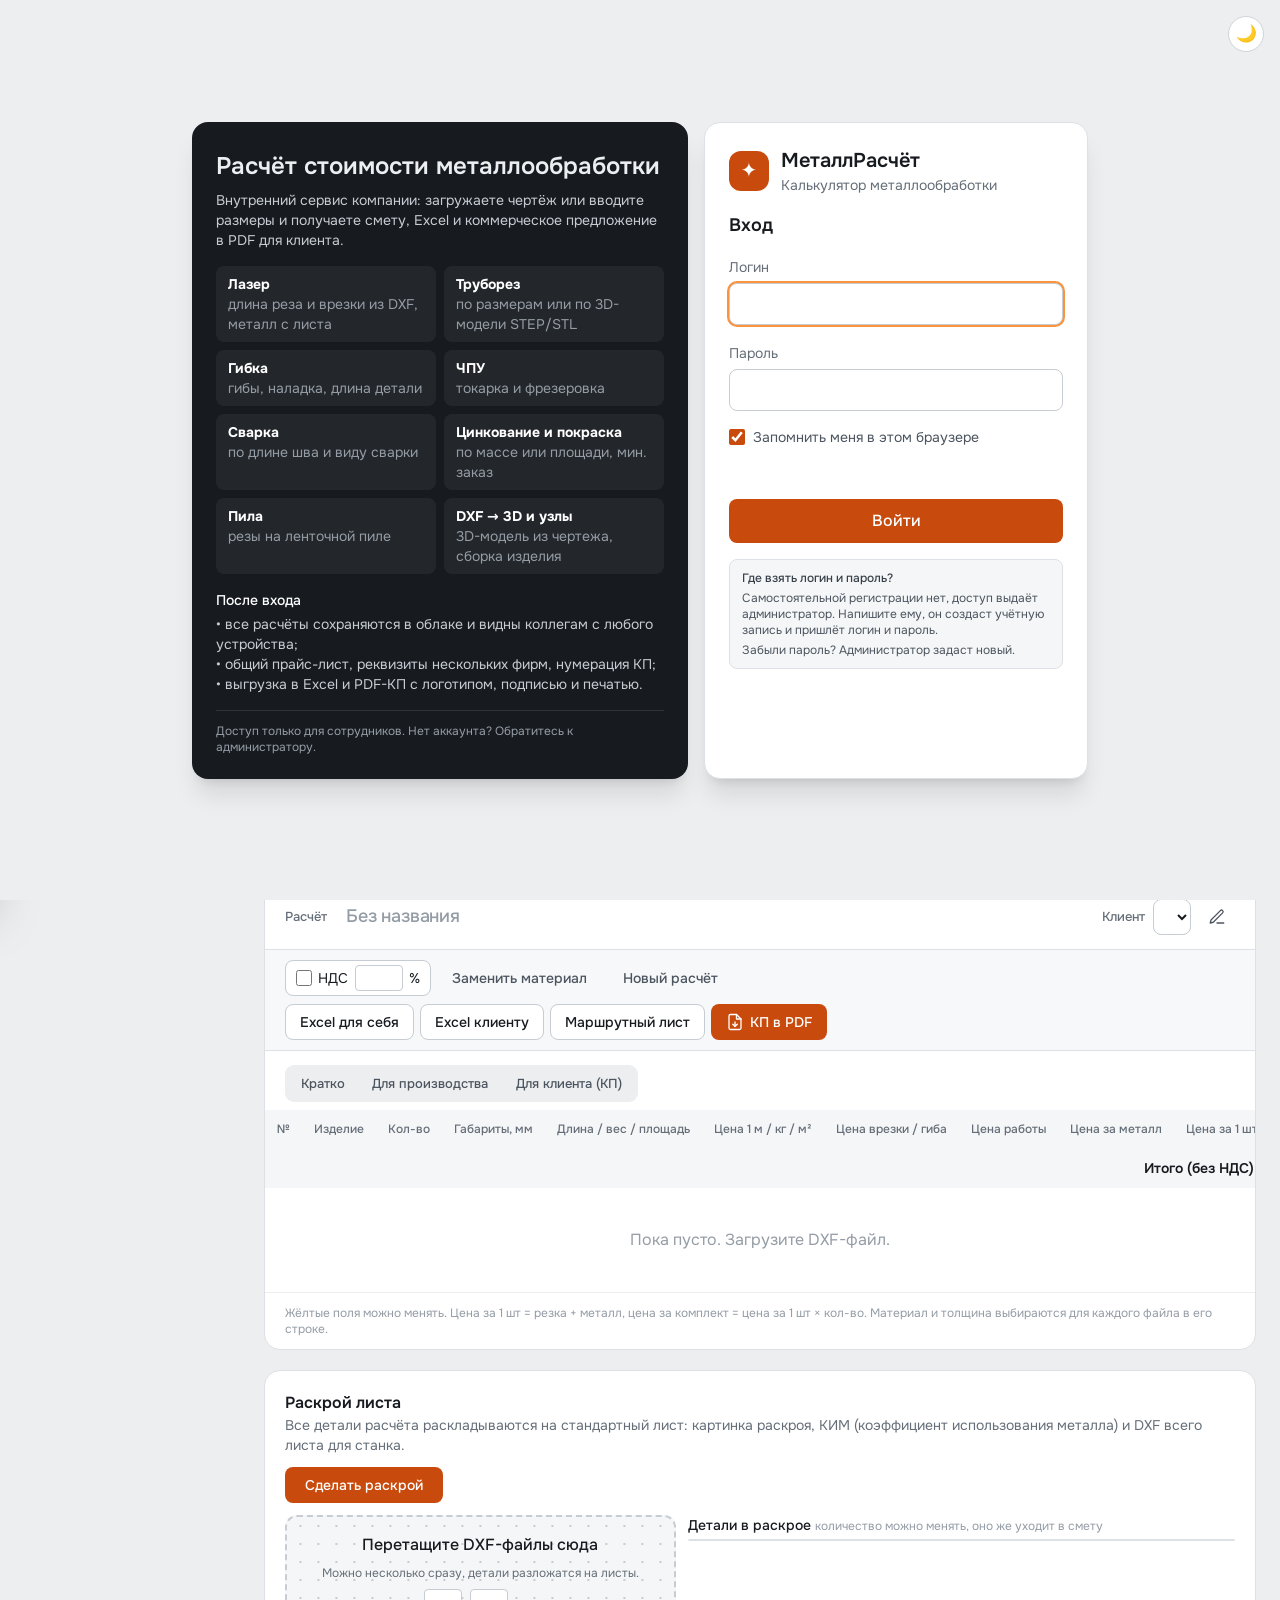
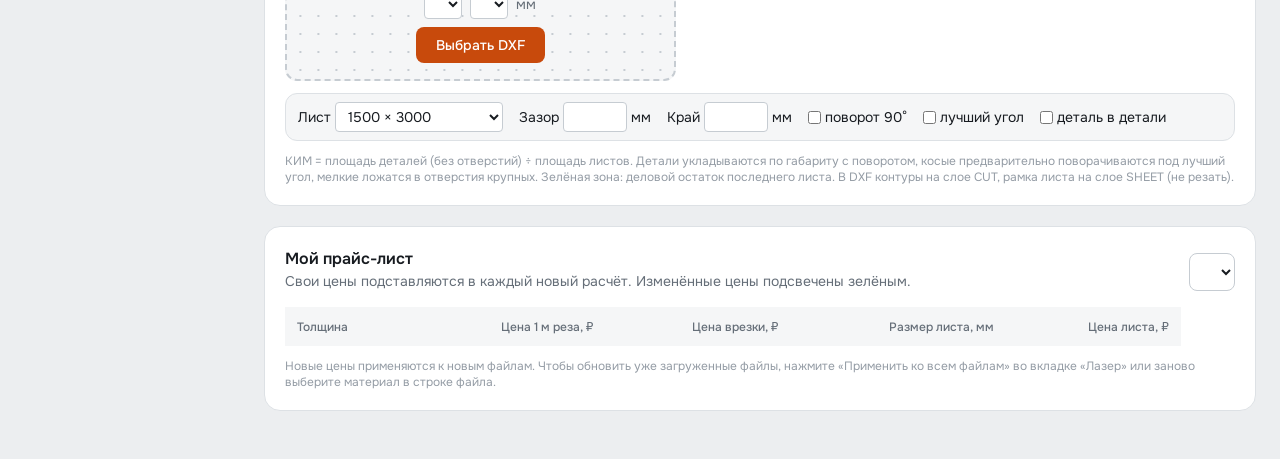
==== commit ff3375d8: "Сайт 2632ef0" ====
--- a/index.html
+++ b/index.html
@@ -35,7 +35,7 @@
 
   <link rel="stylesheet" href="./assets/style.5a00731037.css">
   <link rel="stylesheet" href="./assets/theme.6f5d2c500f.css">
-  <script src="./assets/theme.bc3a196d40.js"></script>
+  <script src="./assets/theme.af2308d8ce.js"></script>
   <script type="importmap">
     {
       "imports": {
@@ -44,7 +44,7 @@
       }
     }
   </script>
-    <script type="module" crossorigin src="./assets/main-Bm_VGuQu.js"></script>
+    <script type="module" crossorigin src="./assets/main-BwPGRtGW.js"></script>
   </head>
 <body class="bg-slate-50 text-slate-800 min-h-screen">
   <div id="bootSplash"><div class="bs-logo">✦</div><div class="bs-title">МеталлРасчёт</div><div class="bs-sub">Загрузка…</div><div class="bs-spin"></div></div>
@@ -401,7 +401,9 @@
       </div>
       <div id="photoBody" class="flex-1 overflow-y-auto p-4 space-y-3"></div>
       <input id="photoCam" type="file" accept="image/*" capture="environment" class="hidden">
-      <input id="photoPick" type="file" accept="image/jpeg,image/png,image/webp,image/*" class="hidden">
+      <input id="photoPick" type="file" accept="image/jpeg,image/png,image/webp,image/*" multiple class="hidden">
+      <input id="photoAdd" type="file" accept="image/jpeg,image/png,image/webp,image/*" multiple class="hidden">
+      <input id="photoAddCam" type="file" accept="image/*" capture="environment" class="hidden">
     </div>
   </div>
   <div id="adminModal" class="hidden fixed inset-0 z-50 flex items-center justify-center p-4">
@@ -653,8 +655,13 @@
               <option value="net">по фактической площади детали</option>
             </select>
           </label>
-          <label class="block">
-            <span class="text-sm text-slate-500">Коэффициент на металл (отход, наценка; 0 = металл заказчика)</span>
+          <label id="metalAllowWrap" class="block">
+            <span class="text-sm text-slate-500">Припуск к габариту детали, мм (100×100 при 10 мм → считаем 110×110; остаток листа не считаем)</span>
+            <input id="metalAllowInput" type="number" min="0" max="500" step="1"
+              class="mt-1 w-full rounded-lg border border-slate-300 px-3 py-2 text-sm focus:outline-none focus:ring-2 focus:ring-orange-400">
+          </label>
+          <label class="block">
+            <span class="text-sm text-slate-500">Коэффициент на металл (наценка; 0 = металл заказчика)</span>
             <input id="metalCoefInput" type="number" min="0" step="0.05"
               class="mt-1 w-full rounded-lg border border-slate-300 px-3 py-2 text-sm focus:outline-none focus:ring-2 focus:ring-orange-400">
           </label>
@@ -1908,10 +1915,6 @@
         <div class="flex flex-wrap gap-2">
           <select id="priceMaterialSelect"
             class="rounded-lg border border-slate-300 px-3 py-2 bg-white text-sm focus:outline-none focus:ring-2 focus:ring-orange-400"></select>
-          <button id="resetPricesBtn" type="button"
-            class="rounded-lg border border-slate-300 px-4 py-2 text-sm hover:bg-slate-50">
-            Сбросить к базовым
-          </button>
         </div>
       </div>
       <div class="overflow-x-auto">
@@ -1964,7 +1967,7 @@
   <script src="vendor/dxf-parser.js"></script>
   <script src="vendor/supabase.js"></script>
   <script src="vendor/xlsx.full.min.js"></script>
-  <script>window.__MR_CORE__ = "core/core.6b3e6b53a8.js";</script>
-  <script src="./assets/boot.a07a602093.js"></script>
+  <script>window.__MR_CORE__ = "core/core.73663ee1cb.js";</script>
+  <script src="./assets/boot.0b34599ba0.js"></script>
 </body>
 </html>
